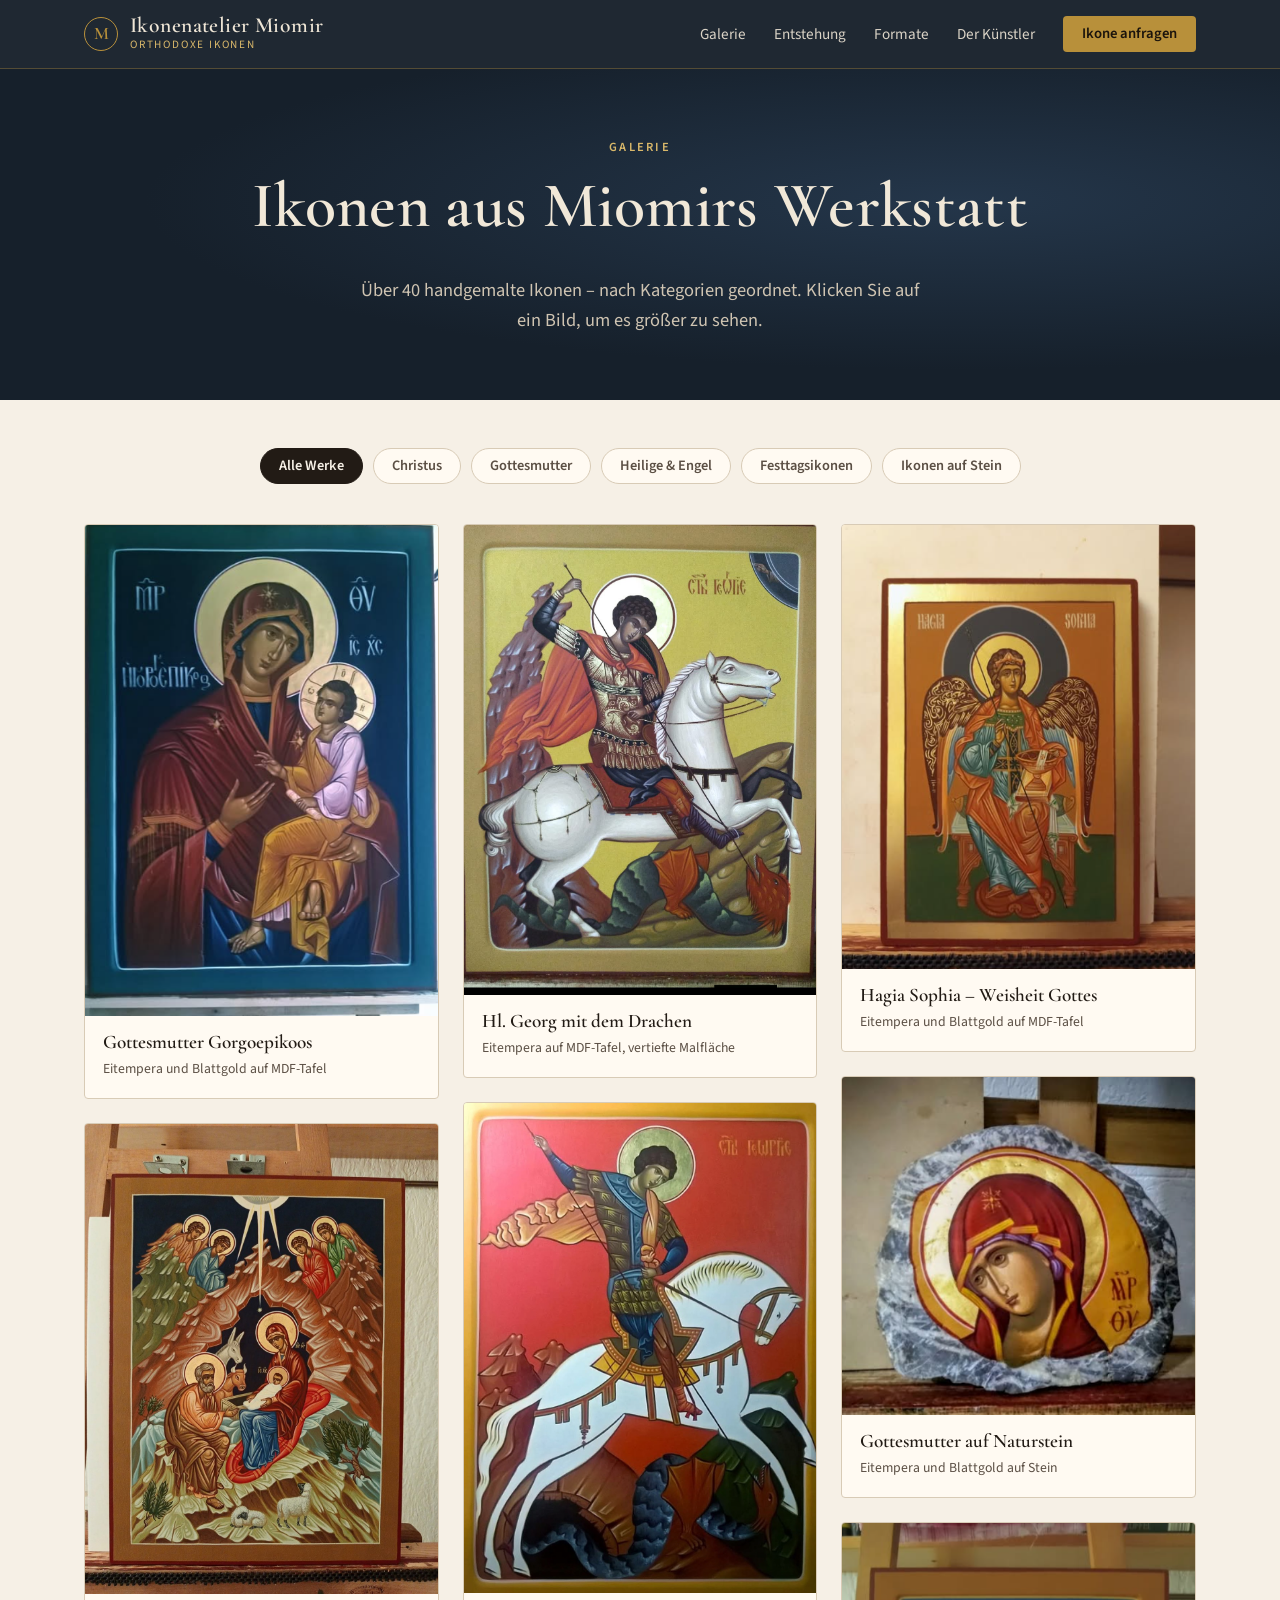
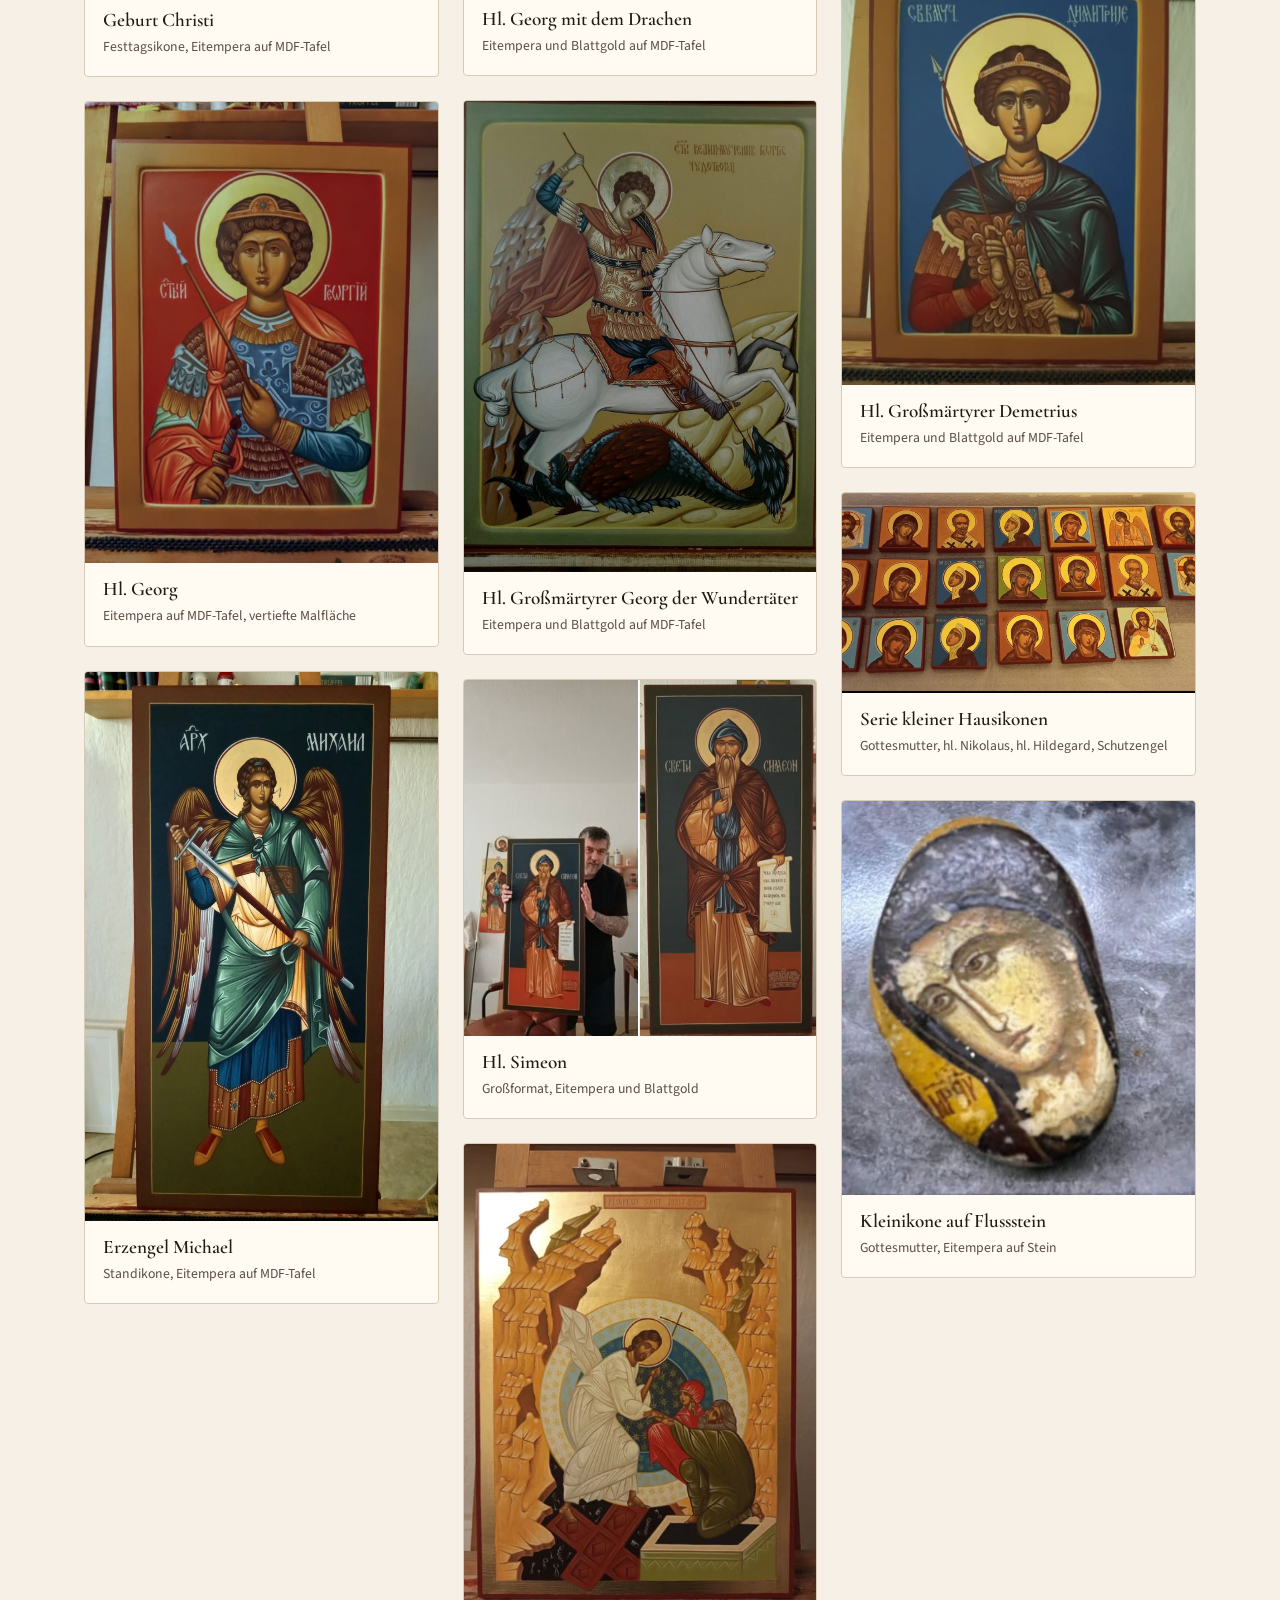
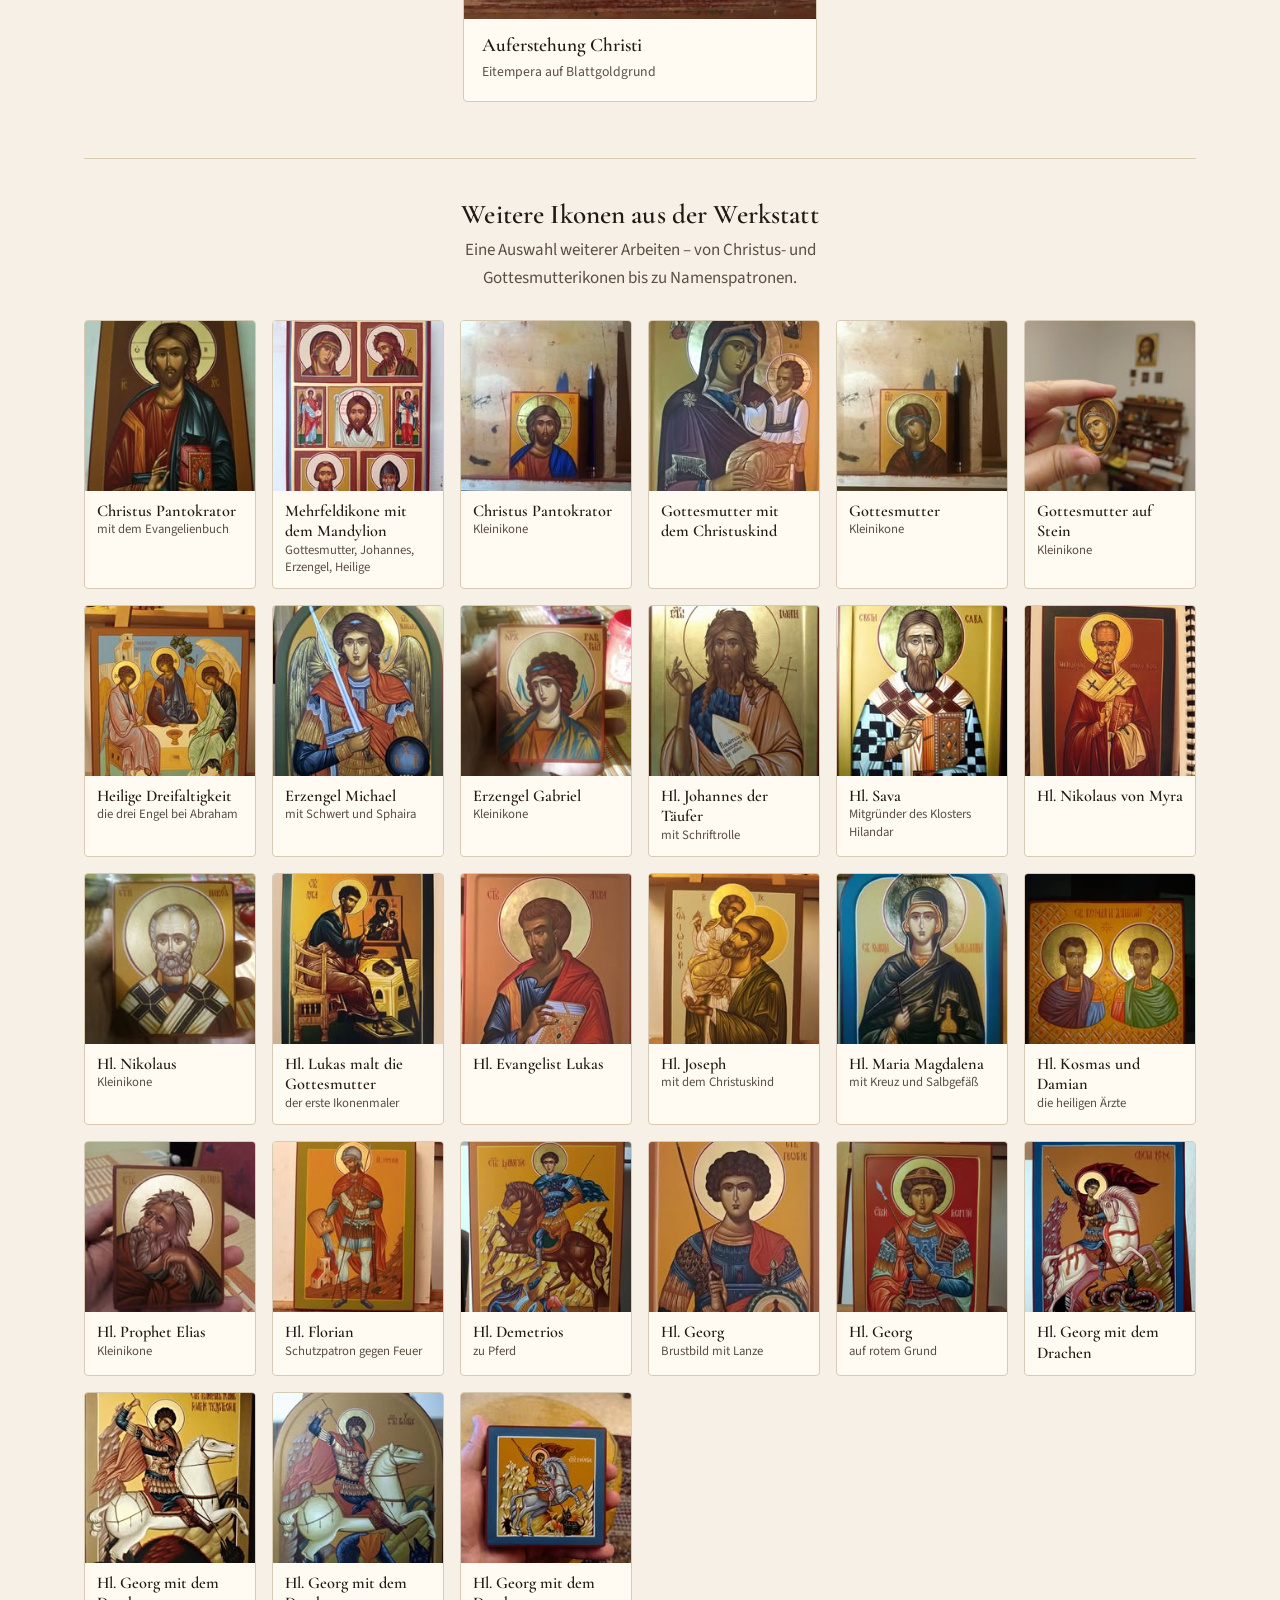
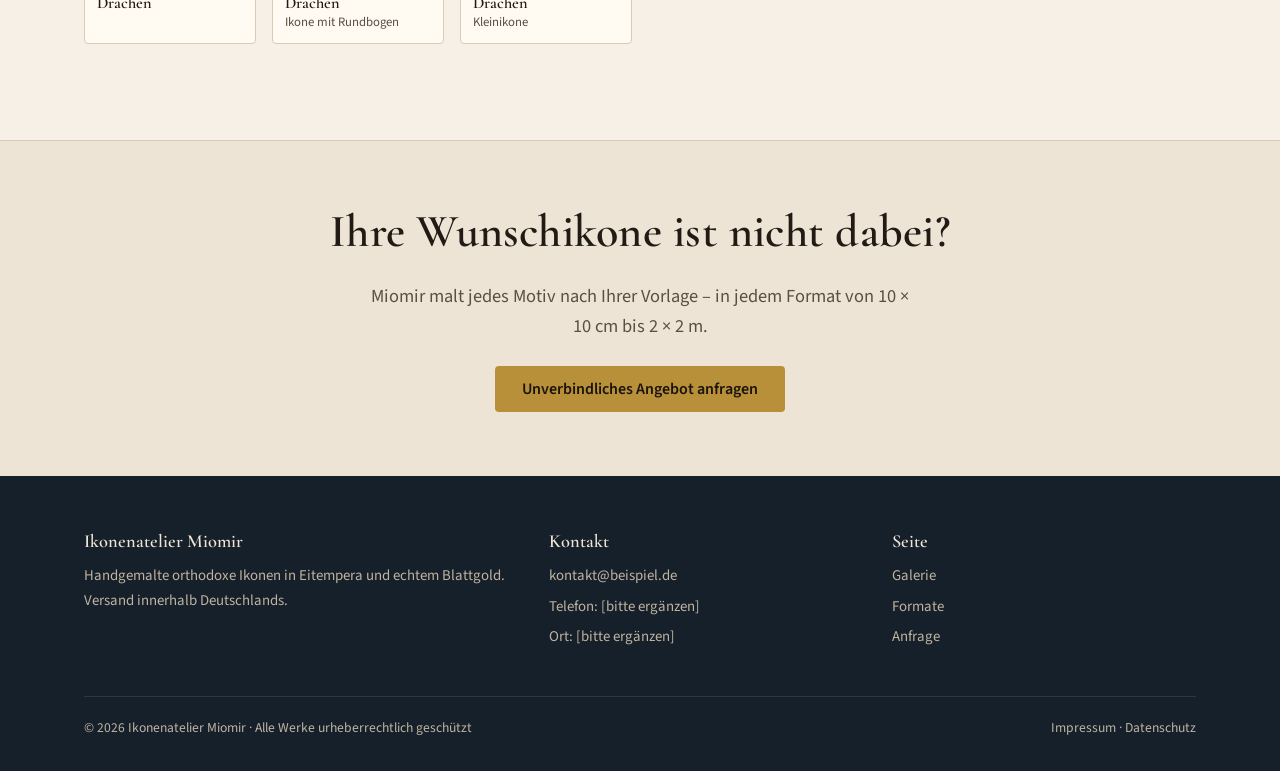
==== galerie.html @ 92ff0799 "Startseite zeigt 3 Ikonen als Vorschau, vollständige Galerie mit Kategorien auf galerie.html Co-Auth" ====
<!doctype html>
<html lang="de">
<head>
<meta charset="utf-8">
<meta name="viewport" content="width=device-width, initial-scale=1">
<title>Galerie – Ikonenatelier Miomir</title>
<meta name="description" content="Galerie handgemalter orthodoxer Ikonen von Miomir: Christus, Gottesmutter, Heilige und Engel, Festtagsikonen und Kleinikonen auf Stein.">
<link rel="preconnect" href="https://fonts.googleapis.com">
<link rel="preconnect" href="https://fonts.gstatic.com" crossorigin>
<link href="https://fonts.googleapis.com/css2?family=Cormorant+Garamond:ital,wght@0,500;0,600;1,500&family=Source+Sans+3:wght@400;600&display=swap" rel="stylesheet">
<link rel="stylesheet" href="style.css">
</head>
<body>

<header class="top">
  <div class="wrap">
    <a class="brand" href="index.html" aria-label="Ikonenatelier Miomir – zur Startseite">
      <span class="brand-mark" aria-hidden="true">М</span>
      <span class="brand-name">Ikonenatelier Miomir<small>Orthodoxe Ikonen</small></span>
    </a>
    <button class="menu-btn" aria-expanded="false" aria-controls="nav" aria-label="Menü öffnen">
      <svg width="20" height="20" viewBox="0 0 20 20" aria-hidden="true"><path d="M2 5h16M2 10h16M2 15h16" stroke="currentColor" stroke-width="1.6"/></svg>
    </button>
    <nav class="main" id="nav" aria-label="Hauptnavigation">
      <ul>
        <li><a href="galerie.html" aria-current="page">Galerie</a></li>
        <li><a href="index.html#entstehung">Entstehung</a></li>
        <li><a href="index.html#formate">Formate</a></li>
        <li><a href="index.html#kuenstler">Der Künstler</a></li>
        <li><a class="btn btn-gold" href="index.html#anfrage">Ikone anfragen</a></li>
      </ul>
    </nav>
  </div>
</header>

<main id="start">
  <section class="page-head">
    <div class="wrap">
      <span class="eyebrow">Galerie</span>
      <h1>Ikonen aus Miomirs Werkstatt</h1>
      <p class="lead">Über 40 handgemalte Ikonen – nach Kategorien geordnet. Klicken Sie auf ein Bild, um es größer zu sehen.</p>
    </div>
  </section>

  <section class="gallery-page" id="galerie">
    <div class="wrap">
      <div class="filters" role="group" aria-label="Galerie filtern">
        <button type="button" data-filter="alle" aria-pressed="true">Alle Werke</button>
        <button type="button" data-filter="christus" aria-pressed="false">Christus</button>
        <button type="button" data-filter="gottesmutter" aria-pressed="false">Gottesmutter</button>
        <button type="button" data-filter="heilige" aria-pressed="false">Heilige &amp; Engel</button>
        <button type="button" data-filter="feste" aria-pressed="false">Festtagsikonen</button>
        <button type="button" data-filter="stein" aria-pressed="false">Ikonen auf Stein</button>
      </div>

      <div class="gallery">
        <figure class="work" data-cat="gottesmutter"><button type="button"><span class="crop-g" style="display:block"><img src="bilder/gorgoepikoos.png" alt="Ikone der Gottesmutter Gorgoepikoos mit Christuskind" loading="lazy"></span></button>
          <figcaption><b>Gottesmutter Gorgoepikoos</b><span>Eitempera und Blattgold auf MDF-Tafel</span></figcaption></figure>
        <figure class="work" data-cat="feste"><button type="button"><img src="bilder/christi-geburt.jpg" alt="Festtagsikone der Geburt Christi mit Engeln, Hirten und Gottesmutter" loading="lazy"></button>
          <figcaption><b>Geburt Christi</b><span>Festtagsikone, Eitempera auf MDF-Tafel</span></figcaption></figure>
        <figure class="work" data-cat="heilige"><button type="button"><img src="bilder/hl-georg.png" alt="Ikone des heiligen Georg mit Lanze auf rotem Grund" loading="lazy"></button>
          <figcaption><b>Hl. Georg</b><span>Eitempera auf MDF-Tafel, vertiefte Malfläche</span></figcaption></figure>
        <figure class="work" data-cat="heilige"><button type="button"><img src="bilder/erzengel-michael.jpg" alt="Ganzfigurige Ikone des Erzengels Michael mit Schwert auf dunkelblauem Grund" loading="lazy"></button>
          <figcaption><b>Erzengel Michael</b><span>Standikone, Eitempera auf MDF-Tafel</span></figcaption></figure>
        <figure class="work" data-cat="heilige"><button type="button"><img src="bilder/hl-georg-drache-gold.jpg" alt="Ikone des heiligen Georg auf weißem Pferd im Kampf mit dem Drachen, gelber Grund" loading="lazy"></button>
          <figcaption><b>Hl. Georg mit dem Drachen</b><span>Eitempera auf MDF-Tafel, vertiefte Malfläche</span></figcaption></figure>
        <figure class="work" data-cat="heilige"><button type="button"><img src="bilder/hl-georg-drache-rot.jpg" alt="Ikone des heiligen Georg auf weißem Pferd im Kampf mit dem Drachen, roter Grund" loading="lazy"></button>
          <figcaption><b>Hl. Georg mit dem Drachen</b><span>Eitempera und Blattgold auf MDF-Tafel</span></figcaption></figure>
        <figure class="work" data-cat="heilige"><button type="button"><img src="bilder/hl-georg-wundertaeter.jpg" alt="Ikone des heiligen Großmärtyrers Georg des Wundertäters auf weißem Pferd mit dem Drachen" loading="lazy"></button>
          <figcaption><b>Hl. Großmärtyrer Georg der Wundertäter</b><span>Eitempera und Blattgold auf MDF-Tafel</span></figcaption></figure>
        <figure class="work" data-cat="heilige"><button type="button"><img src="bilder/hl-simeon.png" alt="Großformatige Ikone des heiligen Simeon, daneben der Künstler mit der Ikone" loading="lazy"></button>
          <figcaption><b>Hl. Simeon</b><span>Großformat, Eitempera und Blattgold</span></figcaption></figure>
        <figure class="work" data-cat="feste"><button type="button"><img src="bilder/auferstehung.webp" alt="Festtagsikone der Auferstehung Christi auf goldenem Grund" loading="lazy"></button>
          <figcaption><b>Auferstehung Christi</b><span>Eitempera auf Blattgoldgrund</span></figcaption></figure>
        <figure class="work" data-cat="heilige"><button type="button"><img src="bilder/hagia-sophia.png" alt="Ikone der Heiligen Sophia, der Weisheit Gottes, als Engel mit Kelch" loading="lazy"></button>
          <figcaption><b>Hagia Sophia – Weisheit Gottes</b><span>Eitempera und Blattgold auf MDF-Tafel</span></figcaption></figure>
        <figure class="work" data-cat="stein gottesmutter"><button type="button"><img src="bilder/gottesmutter-stein.png" alt="Gottesmutter auf einem großen Naturstein mit goldenem Nimbus" loading="lazy"></button>
          <figcaption><b>Gottesmutter auf Naturstein</b><span>Eitempera und Blattgold auf Stein</span></figcaption></figure>
        <figure class="work" data-cat="heilige"><button type="button"><img src="bilder/hl-demetrius.png" alt="Ikone des heiligen Großmärtyrers Demetrius auf blauem Grund" loading="lazy"></button>
          <figcaption><b>Hl. Großmärtyrer Demetrius</b><span>Eitempera und Blattgold auf MDF-Tafel</span></figcaption></figure>
        <figure class="work" data-cat="gottesmutter heilige"><button type="button"><img src="bilder/kleinikonen-serie.webp" alt="Serie kleiner Ikonen: Gottesmutter, hl. Nikolaus, hl. Hildegard, Schutzengel und Christus" loading="lazy"></button>
          <figcaption><b>Serie kleiner Hausikonen</b><span>Gottesmutter, hl. Nikolaus, hl. Hildegard, Schutzengel</span></figcaption></figure>
        <figure class="work" data-cat="stein gottesmutter"><button type="button"><img src="bilder/kleinikone-stein.png" alt="Kleine Ikone der Gottesmutter auf einem Flussstein" loading="lazy"></button>
          <figcaption><b>Kleinikone auf Flussstein</b><span>Gottesmutter, Eitempera auf Stein</span></figcaption></figure>
      </div>

      <div class="more-works">
        <h3>Weitere Ikonen aus der Werkstatt</h3>
        <p class="more-note">Eine Auswahl weiterer Arbeiten – von Christus- und Gottesmutterikonen bis zu Namenspatronen.</p>
        <div class="tiles">
          <figure class="work tile" data-cat="christus"><button type="button"><img src="bilder/klein/christus-pantokrator.jpg" alt="Ikone Christus Pantokrator mit Evangelienbuch" width="206" height="206" loading="lazy"></button>
            <figcaption><b>Christus Pantokrator</b><span>mit dem Evangelienbuch</span></figcaption></figure>
          <figure class="work tile" data-cat="christus gottesmutter heilige"><button type="button"><img src="bilder/klein/mehrfeldikone-mandylion.jpg" alt="Mehrfeldikone mit dem Mandylion in der Mitte, umgeben von Gottesmutter, Johannes dem Täufer, zwei Erzengeln und zwei Heiligen" width="206" height="206" loading="lazy"></button>
            <figcaption><b>Mehrfeldikone mit dem Mandylion</b><span>Gottesmutter, Johannes, Erzengel, Heilige</span></figcaption></figure>
          <figure class="work tile" data-cat="christus"><button type="button"><img src="bilder/klein/christus-pantokrator-klein.jpg" alt="Kleine Ikone Christus Pantokrator" width="206" height="206" loading="lazy"></button>
            <figcaption><b>Christus Pantokrator</b><span>Kleinikone</span></figcaption></figure>
          <figure class="work tile" data-cat="gottesmutter"><button type="button"><img src="bilder/klein/gottesmutter-mit-kind.jpg" alt="Ikone der Gottesmutter mit dem Christuskind" width="206" height="206" loading="lazy"></button>
            <figcaption><b>Gottesmutter mit dem Christuskind</b></figcaption></figure>
          <figure class="work tile" data-cat="gottesmutter"><button type="button"><img src="bilder/klein/gottesmutter-klein.jpg" alt="Kleine Ikone der Gottesmutter" width="206" height="206" loading="lazy"></button>
            <figcaption><b>Gottesmutter</b><span>Kleinikone</span></figcaption></figure>
          <figure class="work tile" data-cat="stein gottesmutter"><button type="button"><img src="bilder/klein/gottesmutter-stein-klein.jpg" alt="Kleine Ikone der Gottesmutter auf einem Stein, in der Hand gehalten" width="206" height="206" loading="lazy"></button>
            <figcaption><b>Gottesmutter auf Stein</b><span>Kleinikone</span></figcaption></figure>
          <figure class="work tile" data-cat="feste"><button type="button"><img src="bilder/klein/heilige-dreifaltigkeit.jpg" alt="Ikone der Heiligen Dreifaltigkeit mit drei Engeln am Tisch" width="206" height="206" loading="lazy"></button>
            <figcaption><b>Heilige Dreifaltigkeit</b><span>die drei Engel bei Abraham</span></figcaption></figure>
          <figure class="work tile" data-cat="heilige"><button type="button"><img src="bilder/klein/erzengel-michael-schwert.jpg" alt="Ikone des Erzengels Michael mit Schwert und Sphaira" width="206" height="206" loading="lazy"></button>
            <figcaption><b>Erzengel Michael</b><span>mit Schwert und Sphaira</span></figcaption></figure>
          <figure class="work tile" data-cat="heilige"><button type="button"><img src="bilder/klein/erzengel-gabriel.jpg" alt="Kleine Ikone des Erzengels Gabriel" width="206" height="206" loading="lazy"></button>
            <figcaption><b>Erzengel Gabriel</b><span>Kleinikone</span></figcaption></figure>
          <figure class="work tile" data-cat="heilige"><button type="button"><img src="bilder/klein/hl-johannes-taeufer.jpg" alt="Ikone des heiligen Johannes des Täufers mit Schriftrolle" width="206" height="206" loading="lazy"></button>
            <figcaption><b>Hl. Johannes der Täufer</b><span>mit Schriftrolle</span></figcaption></figure>
          <figure class="work tile" data-cat="heilige"><button type="button"><img src="bilder/klein/hl-sava.jpg" alt="Ikone des heiligen Sava im Bischofsgewand" width="206" height="206" loading="lazy"></button>
            <figcaption><b>Hl. Sava</b><span>Mitgründer des Klosters Hilandar</span></figcaption></figure>
          <figure class="work tile" data-cat="heilige"><button type="button"><img src="bilder/klein/hl-nikolaus-von-myra.jpg" alt="Ikone des heiligen Nikolaus von Myra im roten Gewand" width="206" height="206" loading="lazy"></button>
            <figcaption><b>Hl. Nikolaus von Myra</b></figcaption></figure>
          <figure class="work tile" data-cat="heilige"><button type="button"><img src="bilder/klein/hl-nikolaus-klein.jpg" alt="Kleine Ikone des heiligen Nikolaus" width="206" height="206" loading="lazy"></button>
            <figcaption><b>Hl. Nikolaus</b><span>Kleinikone</span></figcaption></figure>
          <figure class="work tile" data-cat="heilige"><button type="button"><img src="bilder/klein/hl-lukas-malt-gottesmutter.jpg" alt="Ikone des heiligen Evangelisten Lukas, der eine Ikone der Gottesmutter malt" width="206" height="206" loading="lazy"></button>
            <figcaption><b>Hl. Lukas malt die Gottesmutter</b><span>der erste Ikonenmaler</span></figcaption></figure>
          <figure class="work tile" data-cat="heilige"><button type="button"><img src="bilder/klein/hl-evangelist-lukas.jpg" alt="Ikone des heiligen Evangelisten Lukas mit Buch" width="206" height="206" loading="lazy"></button>
            <figcaption><b>Hl. Evangelist Lukas</b></figcaption></figure>
          <figure class="work tile" data-cat="heilige"><button type="button"><img src="bilder/klein/hl-joseph.jpg" alt="Ikone des heiligen Joseph mit dem Christuskind" width="206" height="206" loading="lazy"></button>
            <figcaption><b>Hl. Joseph</b><span>mit dem Christuskind</span></figcaption></figure>
          <figure class="work tile" data-cat="heilige"><button type="button"><img src="bilder/klein/hl-maria-magdalena.jpg" alt="Ikone der heiligen Maria Magdalena mit Kreuz und Salbgefäß" width="206" height="206" loading="lazy"></button>
            <figcaption><b>Hl. Maria Magdalena</b><span>mit Kreuz und Salbgefäß</span></figcaption></figure>
          <figure class="work tile" data-cat="heilige"><button type="button"><img src="bilder/klein/hl-kosmas-und-damian.jpg" alt="Ikone der heiligen Ärzte Kosmas und Damian" width="206" height="206" loading="lazy"></button>
            <figcaption><b>Hl. Kosmas und Damian</b><span>die heiligen Ärzte</span></figcaption></figure>
          <figure class="work tile" data-cat="heilige"><button type="button"><img src="bilder/klein/prophet-elias.jpg" alt="Kleine Ikone des Propheten Elias" width="206" height="206" loading="lazy"></button>
            <figcaption><b>Hl. Prophet Elias</b><span>Kleinikone</span></figcaption></figure>
          <figure class="work tile" data-cat="heilige"><button type="button"><img src="bilder/klein/hl-florian.jpg" alt="Ikone des heiligen Florian als Soldat, der ein brennendes Haus löscht" width="206" height="206" loading="lazy"></button>
            <figcaption><b>Hl. Florian</b><span>Schutzpatron gegen Feuer</span></figcaption></figure>
          <figure class="work tile" data-cat="heilige"><button type="button"><img src="bilder/klein/hl-demetrios-zu-pferd.jpg" alt="Ikone des heiligen Demetrios auf rotem Pferd" width="206" height="206" loading="lazy"></button>
            <figcaption><b>Hl. Demetrios</b><span>zu Pferd</span></figcaption></figure>
          <figure class="work tile" data-cat="heilige"><button type="button"><img src="bilder/klein/hl-georg-brustbild.jpg" alt="Ikone des heiligen Georg als Brustbild mit Lanze" width="206" height="206" loading="lazy"></button>
            <figcaption><b>Hl. Georg</b><span>Brustbild mit Lanze</span></figcaption></figure>
          <figure class="work tile" data-cat="heilige"><button type="button"><img src="bilder/klein/hl-georg-rot-2.jpg" alt="Ikone des heiligen Georg auf rotem Grund" width="206" height="206" loading="lazy"></button>
            <figcaption><b>Hl. Georg</b><span>auf rotem Grund</span></figcaption></figure>
          <figure class="work tile" data-cat="heilige"><button type="button"><img src="bilder/klein/hl-georg-drache-1.jpg" alt="Ikone des heiligen Georg zu Pferd im Kampf mit dem Drachen" width="206" height="206" loading="lazy"></button>
            <figcaption><b>Hl. Georg mit dem Drachen</b></figcaption></figure>
          <figure class="work tile" data-cat="heilige"><button type="button"><img src="bilder/klein/hl-georg-drache-2.jpg" alt="Ikone des heiligen Georg auf weißem Pferd mit dem Drachen" width="206" height="206" loading="lazy"></button>
            <figcaption><b>Hl. Georg mit dem Drachen</b></figcaption></figure>
          <figure class="work tile" data-cat="heilige"><button type="button"><img src="bilder/klein/hl-georg-drache-bogen.jpg" alt="Ikone des heiligen Georg mit dem Drachen, oben rund abgeschlossen" width="206" height="206" loading="lazy"></button>
            <figcaption><b>Hl. Georg mit dem Drachen</b><span>Ikone mit Rundbogen</span></figcaption></figure>
          <figure class="work tile" data-cat="heilige"><button type="button"><img src="bilder/klein/hl-georg-kleinikone.jpg" alt="Kleine Ikone des heiligen Georg mit dem Drachen, in der Hand gehalten" width="206" height="206" loading="lazy"></button>
            <figcaption><b>Hl. Georg mit dem Drachen</b><span>Kleinikone</span></figcaption></figure>
        </div>
      </div>
    </div>
  </section>

  <section class="cta-band">
    <div class="wrap">
      <h2>Ihre Wunschikone ist nicht dabei?</h2>
      <p class="lead">Miomir malt jedes Motiv nach Ihrer Vorlage – in jedem Format von 10 × 10 cm bis 2 × 2 m.</p>
      <a class="btn btn-gold" href="index.html#anfrage">Unverbindliches Angebot anfragen</a>
    </div>
  </section>
</main>

<footer>
  <div class="wrap">
    <div class="foot-grid">
      <div>
        <h4>Ikonenatelier Miomir</h4>
        <p>Handgemalte orthodoxe Ikonen in Eitempera und echtem Blattgold. Versand innerhalb Deutschlands.</p>
      </div>
      <div>
        <h4>Kontakt</h4>
        <ul>
          <li><a href="mailto:kontakt@beispiel.de">kontakt@beispiel.de</a></li>
          <li>Telefon: [bitte ergänzen]</li>
          <li>Ort: [bitte ergänzen]</li>
        </ul>
      </div>
      <div>
        <h4>Seite</h4>
        <ul>
          <li><a href="galerie.html">Galerie</a></li>
          <li><a href="index.html#formate">Formate</a></li>
          <li><a href="index.html#anfrage">Anfrage</a></li>
        </ul>
      </div>
    </div>
    <div class="foot-bottom">
      <span>© <span id="year"></span> Ikonenatelier Miomir · Alle Werke urheberrechtlich geschützt</span>
      <span><a href="#">Impressum</a> · <a href="#">Datenschutz</a></span>
    </div>
  </div>
</footer>

<!-- Lightbox -->
<div class="lightbox" id="lightbox" role="dialog" aria-modal="true" aria-label="Bildansicht">
  <button class="close" type="button" aria-label="Schließen">×</button>
  <figure><img id="lbImg" alt=""><figcaption id="lbCap"></figcaption></figure>
</div>

<script>
  document.getElementById('year').textContent = new Date().getFullYear();

  const menuBtn = document.querySelector('.menu-btn');
  const nav = document.getElementById('nav');
  menuBtn.addEventListener('click', () => {
    const open = nav.classList.toggle('open');
    menuBtn.setAttribute('aria-expanded', open);
  });
  nav.querySelectorAll('a').forEach(a => a.addEventListener('click', () => {
    nav.classList.remove('open'); menuBtn.setAttribute('aria-expanded', false);
  }));

  const filterBtns = document.querySelectorAll('.filters button');
  const works = document.querySelectorAll('#galerie .work');
  filterBtns.forEach(btn => btn.addEventListener('click', () => {
    const f = btn.dataset.filter;
    filterBtns.forEach(b => b.setAttribute('aria-pressed', b === btn));
    works.forEach(w => w.classList.toggle('hidden', f !== 'alle' && !w.dataset.cat.split(' ').includes(f)));
    // Leere Galerie-Bereiche ausblenden, damit keine Lücke bleibt
    const main = document.querySelector('.gallery'), more = document.querySelector('.more-works');
    const any = el => [...el.querySelectorAll('.work')].some(w => !w.classList.contains('hidden'));
    main.hidden = !any(main);
    more.hidden = !any(more);
    more.classList.toggle('alone', main.hidden);
  }));

  // Lightbox
  const lb = document.getElementById('lightbox'), lbImg = document.getElementById('lbImg'), lbCap = document.getElementById('lbCap');
  let lastFocus = null;
  document.querySelectorAll('.work button').forEach(b => b.addEventListener('click', () => {
    const img = b.querySelector('img');
    const cap = b.closest('.work').querySelector('figcaption b');
    lbImg.src = img.src; lbImg.alt = img.alt;
    lbImg.style.width = img.naturalWidth && img.naturalWidth < 400 ? (img.naturalWidth * 2) + 'px' : '';
    lbCap.textContent = cap ? cap.textContent : img.alt;
    lastFocus = b; lb.classList.add('open'); lb.querySelector('.close').focus();
  }));
  function closeLb(){ lb.classList.remove('open'); if (lastFocus) lastFocus.focus(); }
  lb.addEventListener('click', e => { if (e.target === lb || e.target.classList.contains('close')) closeLb(); });
  document.addEventListener('keydown', e => { if (e.key === 'Escape' && lb.classList.contains('open')) closeLb(); });


  // Kategorie aus der Adresse übernehmen (z. B. galerie.html#christus)
  const fromHash = () => {
    const btn = document.querySelector(`.filters button[data-filter="${location.hash.slice(1)}"]`);
    if (btn) btn.click();
  };
  filterBtns.forEach(btn => btn.addEventListener('click', () => {
    history.replaceState(null, '', btn.dataset.filter === 'alle' ? location.pathname : '#' + btn.dataset.filter);
  }));
  window.addEventListener('hashchange', fromHash);
  fromHash();
</script>
</body>
</html>
---- style.css ----
:root{
  --ink:#221b15;          /* Text, dunkles Nussbraun */
  --ink-soft:#5b4f44;
  --paper:#f6f0e6;        /* Kreidegrund / Levkas */
  --paper-2:#ede4d5;
  --night:#16202b;        /* Nachtblau der Ikonenhintergründe */
  --night-2:#1f2c39;
  --gold:#b8903a;         /* Blattgold */
  --gold-light:#d9b86a;
  --cinnabar:#9c2f22;     /* Zinnoberrot */
  --line:#d8cbb6;
  --radius:4px;
  --serif:"Cormorant Garamond", Georgia, "Times New Roman", serif;
  --sans:"Source Sans 3", "Segoe UI", system-ui, sans-serif;
  --max:1160px;
}
*{box-sizing:border-box}
html{scroll-behavior:smooth}
@media (prefers-reduced-motion:reduce){html{scroll-behavior:auto}*{transition:none!important}}
body{margin:0;background:var(--paper);color:var(--ink);font:17px/1.65 var(--sans);-webkit-font-smoothing:antialiased}
img{max-width:100%;display:block}
a{color:inherit}
h1,h2,h3{font-family:var(--serif);font-weight:600;line-height:1.15;margin:0 0 .5em;letter-spacing:.005em}
h1{font-size:clamp(2.4rem,5.2vw,4rem)}
h2{font-size:clamp(2rem,3.6vw,2.9rem)}
h3{font-size:1.45rem}
p{margin:0 0 1em}
.wrap{max-width:var(--max);margin:0 auto;padding:0 24px}
@media (max-width:600px){.wrap{padding:0 16px}}
section{padding:96px 0;scroll-margin-top:68px}
@media (max-width:700px){section{padding:64px 0}}
.eyebrow{font:600 .78rem/1 var(--sans);letter-spacing:.18em;text-transform:uppercase;color:var(--cinnabar);margin-bottom:16px;display:block}
.lead{font-size:1.15rem;color:var(--ink-soft);max-width:62ch}
.ornament{display:flex;align-items:center;gap:14px;color:var(--gold);margin:0 0 20px}
.ornament::before,.ornament::after{content:"";height:1px;width:48px;background:currentColor;opacity:.7}
.center{text-align:center}
.center .lead{margin-left:auto;margin-right:auto}
.center .ornament{justify-content:center}

/* Buttons */
.btn{display:inline-flex;align-items:center;gap:10px;padding:14px 26px;border-radius:var(--radius);font:600 1rem/1 var(--sans);text-decoration:none;border:1px solid transparent;cursor:pointer;transition:background .2s,color .2s,border-color .2s}
.btn-gold{background:var(--gold);color:#1b140c}
.btn-gold:hover{background:var(--gold-light)}
.btn-line{border-color:currentColor;color:inherit;background:transparent}
.btn-line:hover{background:rgba(255,255,255,.08)}
:focus-visible{outline:2px solid var(--gold);outline-offset:3px}

/* Header */
header.top{position:sticky;top:0;z-index:50;background:rgba(22,32,43,.96);backdrop-filter:saturate(1.2) blur(6px);color:#efe6d6;border-bottom:1px solid rgba(184,144,58,.35)}
.top .wrap{display:flex;align-items:center;justify-content:space-between;height:68px}
.brand{display:flex;align-items:center;gap:12px;text-decoration:none}
.brand-mark{width:34px;height:34px;border:1px solid var(--gold);border-radius:50%;display:grid;place-items:center;color:var(--gold);font:600 1.1rem/1 var(--serif)}
.brand-name{font:600 1.35rem/1 var(--serif);letter-spacing:.02em}
.brand-name small{display:block;font:400 .7rem/1.4 var(--sans);letter-spacing:.16em;text-transform:uppercase;color:var(--gold-light)}
nav.main ul{list-style:none;margin:0;padding:0;display:flex;gap:28px;align-items:center}
nav.main a{text-decoration:none;font-size:.95rem;opacity:.9}
nav.main a:hover{opacity:1;color:var(--gold-light)}
nav.main .btn{padding:10px 18px;font-size:.92rem;opacity:1}
.menu-btn{display:none;background:none;border:1px solid rgba(255,255,255,.3);color:inherit;width:44px;height:44px;border-radius:var(--radius);cursor:pointer}
@media (max-width:900px){
  .menu-btn{display:grid;place-items:center}
  nav.main{position:absolute;top:68px;left:0;right:0;background:var(--night);border-bottom:1px solid rgba(184,144,58,.35);display:none}
  nav.main.open{display:block}
  nav.main ul{flex-direction:column;align-items:stretch;gap:0;padding:8px 16px 20px}
  nav.main li a{display:block;padding:14px 4px;border-bottom:1px solid rgba(255,255,255,.08)}
  nav.main .btn{margin-top:14px;justify-content:center;padding:14px}
}

/* Hero */
.hero{background:radial-gradient(ellipse at 75% 40%,#24364a 0%,var(--night) 60%);color:#f1e8d8;padding:80px 0 96px;overflow:hidden}
.hero .wrap{display:grid;grid-template-columns:1.05fr .95fr;gap:64px;align-items:center}
.hero .eyebrow{color:var(--gold-light)}
.hero h1 em{font-style:italic;color:var(--gold-light)}
.hero .lead{color:#cfc4b2}
.hero-actions{display:flex;flex-wrap:wrap;gap:14px;margin-top:32px}
.hero-figure{position:relative;justify-self:center;max-width:440px}
.hero-figure img{border-radius:2px;box-shadow:0 30px 60px rgba(0,0,0,.45);border:1px solid rgba(184,144,58,.5)}
/* schneidet die grauen Ränder des Originalfotos ab */
.crop-g{overflow:hidden;aspect-ratio:454/632}
.crop-g img{width:122.9%!important;max-width:none;margin-left:-11.9%;height:auto}
.hero-figure .crop-g{box-shadow:0 30px 60px rgba(0,0,0,.45);border:1px solid rgba(184,144,58,.5)}
.hero-figure .crop-g img{border:0;box-shadow:none}
.hero-figure figcaption{margin-top:14px;font-size:.88rem;color:#a99d8a;text-align:center;font-style:italic;font-family:var(--serif);font-size:1.05rem}
@media (max-width:900px){.hero .wrap{grid-template-columns:1fr;gap:48px}.hero{padding:56px 0 72px}}

/* Trust strip */
.facts{background:var(--paper-2);border-bottom:1px solid var(--line);padding:0}
.facts ul{list-style:none;margin:0 auto;padding:28px 24px;display:grid;grid-template-columns:repeat(4,1fr);gap:24px;max-width:var(--max)}
.facts li{display:flex;gap:14px;align-items:flex-start}
.facts strong{display:block;font:600 1.2rem/1.2 var(--serif)}
.facts span{font-size:.9rem;color:var(--ink-soft)}
.facts .dot{flex:none;width:10px;height:10px;margin-top:7px;background:var(--gold);transform:rotate(45deg)}
@media (max-width:900px){.facts ul{grid-template-columns:1fr 1fr}}
@media (max-width:520px){.facts ul{grid-template-columns:1fr;padding:24px 16px}}

/* Gallery */
.filters{display:flex;flex-wrap:wrap;gap:10px;justify-content:center;margin:32px 0 40px}
.filters button{font:600 .9rem/1 var(--sans);padding:10px 18px;border:1px solid var(--line);background:#fffaf2;border-radius:999px;cursor:pointer;color:var(--ink-soft)}
.filters button[aria-pressed="true"]{background:var(--ink);color:var(--paper);border-color:var(--ink)}
.gallery{columns:3 280px;column-gap:24px}
.work{break-inside:avoid;margin:0 0 24px;background:#fffaf2;border:1px solid var(--line);border-radius:var(--radius);overflow:hidden;cursor:zoom-in;transition:box-shadow .25s,transform .25s}
.work:hover{box-shadow:0 14px 30px rgba(60,40,20,.14);transform:translateY(-2px)}
.work button{all:unset;display:block;cursor:zoom-in;width:100%}
.work img{width:100%;height:auto}
.work figcaption{padding:14px 18px 16px}
.work figcaption b{display:block;font:600 1.2rem/1.25 var(--serif)}
.work figcaption span{font-size:.86rem;color:var(--ink-soft)}
.work.hidden{display:none}
.more-works{margin-top:56px;border-top:1px solid var(--line);padding-top:40px}
.more-works.alone{margin-top:0;border-top:0;padding-top:0}
.more-works h3{font-size:1.7rem;text-align:center;margin-bottom:.2em}
.more-note{text-align:center;color:var(--ink-soft);margin:0 auto 28px;max-width:60ch}
.tiles{display:grid;grid-template-columns:repeat(auto-fill,minmax(150px,1fr));gap:16px}
.work.tile{margin:0}
.work.tile img{aspect-ratio:1/1;object-fit:cover}
.work.tile figcaption{padding:10px 12px 12px}
.work.tile figcaption b{font-size:1.02rem}
.work.tile figcaption span{display:block;font-size:.8rem;line-height:1.35}
@media (max-width:520px){.tiles{grid-template-columns:repeat(2,1fr);gap:12px}}

/* Lightbox */
.lightbox{position:fixed;inset:0;background:rgba(12,14,18,.92);display:none;align-items:center;justify-content:center;z-index:100;padding:24px}
.lightbox.open{display:flex}
.lightbox figure{margin:0;max-width:min(900px,100%);text-align:center;color:#eee2cf}
.lightbox img{max-height:80vh;margin:0 auto;border:1px solid rgba(184,144,58,.4)}
.lightbox figcaption{margin-top:14px;font:500 1.25rem/1.3 var(--serif)}
.lightbox .close{position:absolute;top:16px;right:16px;width:48px;height:48px;border-radius:50%;border:1px solid rgba(255,255,255,.3);background:none;color:#fff;font-size:1.6rem;cursor:pointer}

/* Technique */
.technique{background:var(--night);color:#ece2d1}
.technique .eyebrow{color:var(--gold-light)}
.technique .lead{color:#c3b8a6}
.tech-grid{display:grid;grid-template-columns:.9fr 1.1fr;gap:64px;align-items:start;margin-top:16px}
.steps{list-style:none;margin:0;padding:0;counter-reset:s}
.steps li{counter-increment:s;display:grid;grid-template-columns:48px 1fr;gap:18px;padding:20px 0;border-top:1px solid rgba(184,144,58,.25)}
.steps li:last-child{border-bottom:1px solid rgba(184,144,58,.25)}
.steps li::before{content:counter(s,upper-roman);font:600 1.4rem/1 var(--serif);color:var(--gold-light);padding-top:4px}
.steps h3{font-size:1.3rem;margin-bottom:.25em;color:#f6ecdb}
.steps p{margin:0;color:#bdb19e;font-size:.98rem}
.tech-side img{border:1px solid rgba(184,144,58,.45);border-radius:2px}
.tech-side blockquote{margin:28px 0 0;padding:0 0 0 20px;border-left:2px solid var(--gold);font:italic 500 1.35rem/1.45 var(--serif);color:#e9dcc4}
@media (max-width:900px){.tech-grid{grid-template-columns:1fr;gap:40px}}

/* Formats */
.formats-grid{display:grid;grid-template-columns:repeat(3,1fr);gap:20px;margin-top:40px}
.format{background:#fffaf2;border:1px solid var(--line);border-radius:var(--radius);padding:26px 24px 24px;display:flex;flex-direction:column}
.format .shape-box{height:200px;display:flex;align-items:flex-end;justify-content:center;margin-bottom:22px;border-bottom:1px dashed var(--line);padding-bottom:16px}
.format .shape{background:linear-gradient(160deg,var(--gold-light),var(--gold));border:3px solid var(--cinnabar);border-radius:1px;box-shadow:inset 0 0 0 4px rgba(255,255,255,.25)}
.format .stone{width:70px;height:54px;border-radius:48% 52% 45% 55% / 55% 50% 50% 45%;background:radial-gradient(circle at 35% 35%,#b9bcc0,#7f858c);position:relative}
.format .stone::after{content:"";position:absolute;inset:12px 18px;border-radius:50%;background:radial-gradient(circle,var(--gold-light),var(--gold))}
.format h3{margin-bottom:.15em}
.format .size{font:600 .82rem/1 var(--sans);letter-spacing:.12em;text-transform:uppercase;color:var(--cinnabar);margin-bottom:12px}
.format p{font-size:.95rem;color:var(--ink-soft);flex:1}
.format .price{font-size:.9rem;border-top:1px solid var(--line);padding-top:12px;margin-top:4px;display:flex;justify-content:space-between;align-items:center}
.format .price a{font-weight:600;color:var(--cinnabar);text-decoration:none}
.format .price a:hover{text-decoration:underline}
.formats-note{margin-top:28px;font-size:.95rem;color:var(--ink-soft);text-align:center}
@media (max-width:900px){.formats-grid{grid-template-columns:1fr 1fr}}
@media (max-width:560px){.formats-grid{grid-template-columns:1fr}}

/* Occasions */
.occasions{display:grid;grid-template-columns:repeat(4,1fr);gap:20px;margin-top:40px}
.occasion{border-top:2px solid var(--gold);padding-top:18px}
.occasion h3{font-size:1.3rem}
.occasion p{font-size:.95rem;color:var(--ink-soft);margin:0}
@media (max-width:900px){.occasions{grid-template-columns:1fr 1fr}}
@media (max-width:520px){.occasions{grid-template-columns:1fr}}


/* Artist */
.artist-grid{display:grid;grid-template-columns:.85fr 1.15fr;gap:64px;align-items:center}
.artist-photo{position:relative}
.artist-photo img{border-radius:2px;filter:saturate(.92)}
.artist-photo::before{content:"";position:absolute;inset:-14px 14px 14px -14px;border:1px solid var(--gold);z-index:-1}
.artist-photo{isolation:isolate}
.artist-photo img{width:100%;height:auto;aspect-ratio:1/1;object-fit:cover;object-position:center 70%}
.artist-grid{align-items:start}
.artist-more{display:grid;grid-template-columns:1fr 1fr;gap:16px;margin-top:28px}
.artist-more figure{margin:0}
.artist-more img{width:100%;aspect-ratio:1/1;object-fit:cover;border-radius:2px}
.artist-more figcaption{font-size:.85rem;color:var(--ink-soft);margin-top:6px;line-height:1.4}
.signature{font:italic 500 1.8rem/1 var(--serif);color:var(--cinnabar);margin-top:8px}
.hilandar{display:grid;grid-template-columns:auto 1fr;gap:28px;align-items:center;margin-top:56px;padding:28px;background:#fffaf2;border:1px solid var(--line);border-radius:var(--radius)}
.hilandar img{width:220px;border-radius:2px}
.hilandar h3{margin-bottom:.3em}
.hilandar p{margin:0;color:var(--ink-soft)}
@media (max-width:900px){.artist-grid{grid-template-columns:1fr;gap:48px}.artist-photo{max-width:460px}}
@media (max-width:640px){.hilandar{grid-template-columns:1fr}.hilandar img{width:100%}}

/* Process + form */
.request{background:var(--paper-2);border-top:1px solid var(--line)}
.process{list-style:none;padding:0;margin:40px 0 56px;display:grid;grid-template-columns:repeat(4,1fr);gap:20px;counter-reset:p}
.process li{counter-increment:p;background:#fffaf2;border:1px solid var(--line);border-radius:var(--radius);padding:22px 20px}
.process li::before{content:counter(p);display:grid;place-items:center;width:34px;height:34px;border-radius:50%;background:var(--night);color:var(--gold-light);font:600 1.1rem/1 var(--serif);margin-bottom:14px}
.process h3{font-size:1.2rem;margin-bottom:.3em}
.process p{font-size:.93rem;color:var(--ink-soft);margin:0}
@media (max-width:900px){.process{grid-template-columns:1fr 1fr}}
@media (max-width:520px){.process{grid-template-columns:1fr}}

form.offer{background:#fffaf2;border:1px solid var(--line);border-radius:var(--radius);padding:40px;display:grid;grid-template-columns:1fr 1fr;gap:22px 24px;max-width:900px;margin:0 auto}
@media (max-width:700px){form.offer{grid-template-columns:1fr;padding:24px 18px}}
.field{display:flex;flex-direction:column;gap:7px}
.field.full{grid-column:1/-1}
.field label,.field legend{font-weight:600;font-size:.95rem}
.field .hint{font-size:.85rem;color:var(--ink-soft);margin:0}
.field input[type=text],.field input[type=email],.field input[type=tel],.field select,.field textarea{font:inherit;font-size:1rem;padding:12px 14px;border:1px solid #cdbfa8;border-radius:var(--radius);background:#fff;color:var(--ink);width:100%}
.field textarea{min-height:140px;resize:vertical}
.field input:focus,.field select:focus,.field textarea:focus{outline:none;border-color:var(--gold);box-shadow:0 0 0 3px rgba(184,144,58,.25)}
.field .error{color:var(--cinnabar);font-size:.85rem;display:none}
.field.invalid input,.field.invalid select{border-color:var(--cinnabar)}
.field.invalid .error{display:block}
fieldset.field{border:0;padding:0;margin:0}
.types{display:grid;grid-template-columns:repeat(2,1fr);gap:10px}
.types label{display:flex;gap:10px;align-items:center;padding:14px;border:1px solid #cdbfa8;border-radius:var(--radius);background:#fff;cursor:pointer;font-weight:400}
.types label:has(input:checked){border-color:var(--gold);background:#fbf3e2;box-shadow:0 0 0 1px var(--gold)}
.types input{accent-color:var(--cinnabar)}
@media (max-width:560px){.types{grid-template-columns:1fr}}
.dropzone{border:1.5px dashed #c3b296;border-radius:var(--radius);background:#fff;padding:28px;text-align:center;cursor:pointer;transition:background .2s,border-color .2s}
.dropzone.drag{background:#fbf3e2;border-color:var(--gold)}
.dropzone strong{color:var(--cinnabar)}
.dropzone input{position:absolute;width:1px;height:1px;opacity:0}
.previews{display:flex;flex-wrap:wrap;gap:12px;margin-top:4px}
.previews figure{margin:0;position:relative;width:96px}
.previews img{width:96px;height:96px;object-fit:cover;border-radius:var(--radius);border:1px solid var(--line)}
.previews figcaption{font-size:.72rem;color:var(--ink-soft);white-space:nowrap;overflow:hidden;text-overflow:ellipsis}
.previews button{position:absolute;top:-8px;right:-8px;width:26px;height:26px;border-radius:50%;border:0;background:var(--ink);color:#fff;cursor:pointer;font-size:.9rem;line-height:1}
.consent{display:flex;gap:10px;align-items:flex-start;font-size:.92rem;color:var(--ink-soft)}
.consent input{margin-top:5px;accent-color:var(--cinnabar)}
.form-actions{grid-column:1/-1;display:flex;flex-wrap:wrap;gap:16px;align-items:center;justify-content:space-between}
.form-actions p{margin:0;font-size:.88rem;color:var(--ink-soft)}
form.offer{position:relative}
.form-error{grid-column:1/-1;display:none;padding:14px 16px;border:1px solid var(--cinnabar);border-left-width:4px;background:#fbeeea;color:#6e1f15;border-radius:var(--radius);font-size:.95rem}
.form-error.show{display:block}
.btn[disabled]{opacity:.7;cursor:progress}
.spinner{width:16px;height:16px;border:2px solid rgba(27,20,12,.3);border-top-color:#1b140c;border-radius:50%;animation:spin .8s linear infinite}
@keyframes spin{to{transform:rotate(360deg)}}
.thanks{display:none;max-width:900px;margin:0 auto;text-align:center;background:#fffaf2;border:1px solid var(--gold);border-radius:var(--radius);padding:48px 28px}
.thanks.show{display:block}

/* FAQ */
.faq{max-width:820px;margin:40px auto 0}
.faq details{border-bottom:1px solid var(--line);padding:4px 0}
.faq summary{cursor:pointer;list-style:none;font:600 1.3rem/1.3 var(--serif);padding:18px 36px 18px 0;position:relative}
.faq summary::-webkit-details-marker{display:none}
.faq summary::after{content:"+";position:absolute;right:4px;top:14px;font:400 1.6rem/1 var(--sans);color:var(--gold)}
.faq details[open] summary::after{content:"–"}
.faq details p{color:var(--ink-soft);margin:0 0 20px}

/* Footer */
footer{background:var(--night);color:#bfb3a0;padding:56px 0 32px;font-size:.93rem}
.foot-grid{display:grid;grid-template-columns:1.4fr 1fr 1fr;gap:40px}
footer h4{font:600 1.15rem/1 var(--serif);color:#efe5d3;margin:0 0 14px}
footer ul{list-style:none;margin:0;padding:0}
footer li{margin:6px 0}
footer a{text-decoration:none}
footer a:hover{color:var(--gold-light)}
.foot-bottom{border-top:1px solid rgba(255,255,255,.1);margin-top:40px;padding-top:20px;display:flex;flex-wrap:wrap;justify-content:space-between;gap:12px;font-size:.85rem}
@media (max-width:760px){.foot-grid{grid-template-columns:1fr}}

/* Startseite: Galerie-Vorschau */
.preview-grid{display:grid;grid-template-columns:repeat(3,1fr);gap:24px;margin-top:40px}
.preview-card{display:block;text-decoration:none;background:#fffaf2;border:1px solid var(--line);border-radius:var(--radius);overflow:hidden;transition:box-shadow .25s,transform .25s}
.preview-card:hover{box-shadow:0 14px 30px rgba(60,40,20,.14);transform:translateY(-2px)}
.preview-card .pc-img{aspect-ratio:3/4;overflow:hidden;background:#e9e0d1}
.preview-card img{width:100%;height:100%;object-fit:cover}
.preview-card .pc-img.zoom img{transform:scale(1.12)}
.preview-card .pc-body{padding:16px 18px 18px}
.preview-card b{display:block;font:600 1.3rem/1.25 var(--serif)}
.preview-card span{display:block;margin-top:6px;font-size:.9rem;font-weight:600;color:var(--cinnabar)}
.preview-cta{text-align:center;margin-top:40px}
@media (max-width:760px){.preview-grid{grid-template-columns:1fr;max-width:420px;margin-left:auto;margin-right:auto}}

/* Galerie-Seite */
.page-head{background:radial-gradient(ellipse at 75% 40%,#24364a 0%,var(--night) 60%);color:#f1e8d8;padding:72px 0 64px;text-align:center}
.page-head .eyebrow{color:var(--gold-light)}
.page-head .lead{color:#cfc4b2;margin:0 auto}
.gallery-page{padding-top:48px}
.gallery-page .filters{margin-top:0}
.cta-band{background:var(--paper-2);border-top:1px solid var(--line);text-align:center;padding:64px 0}
.cta-band .lead{margin:0 auto 24px}
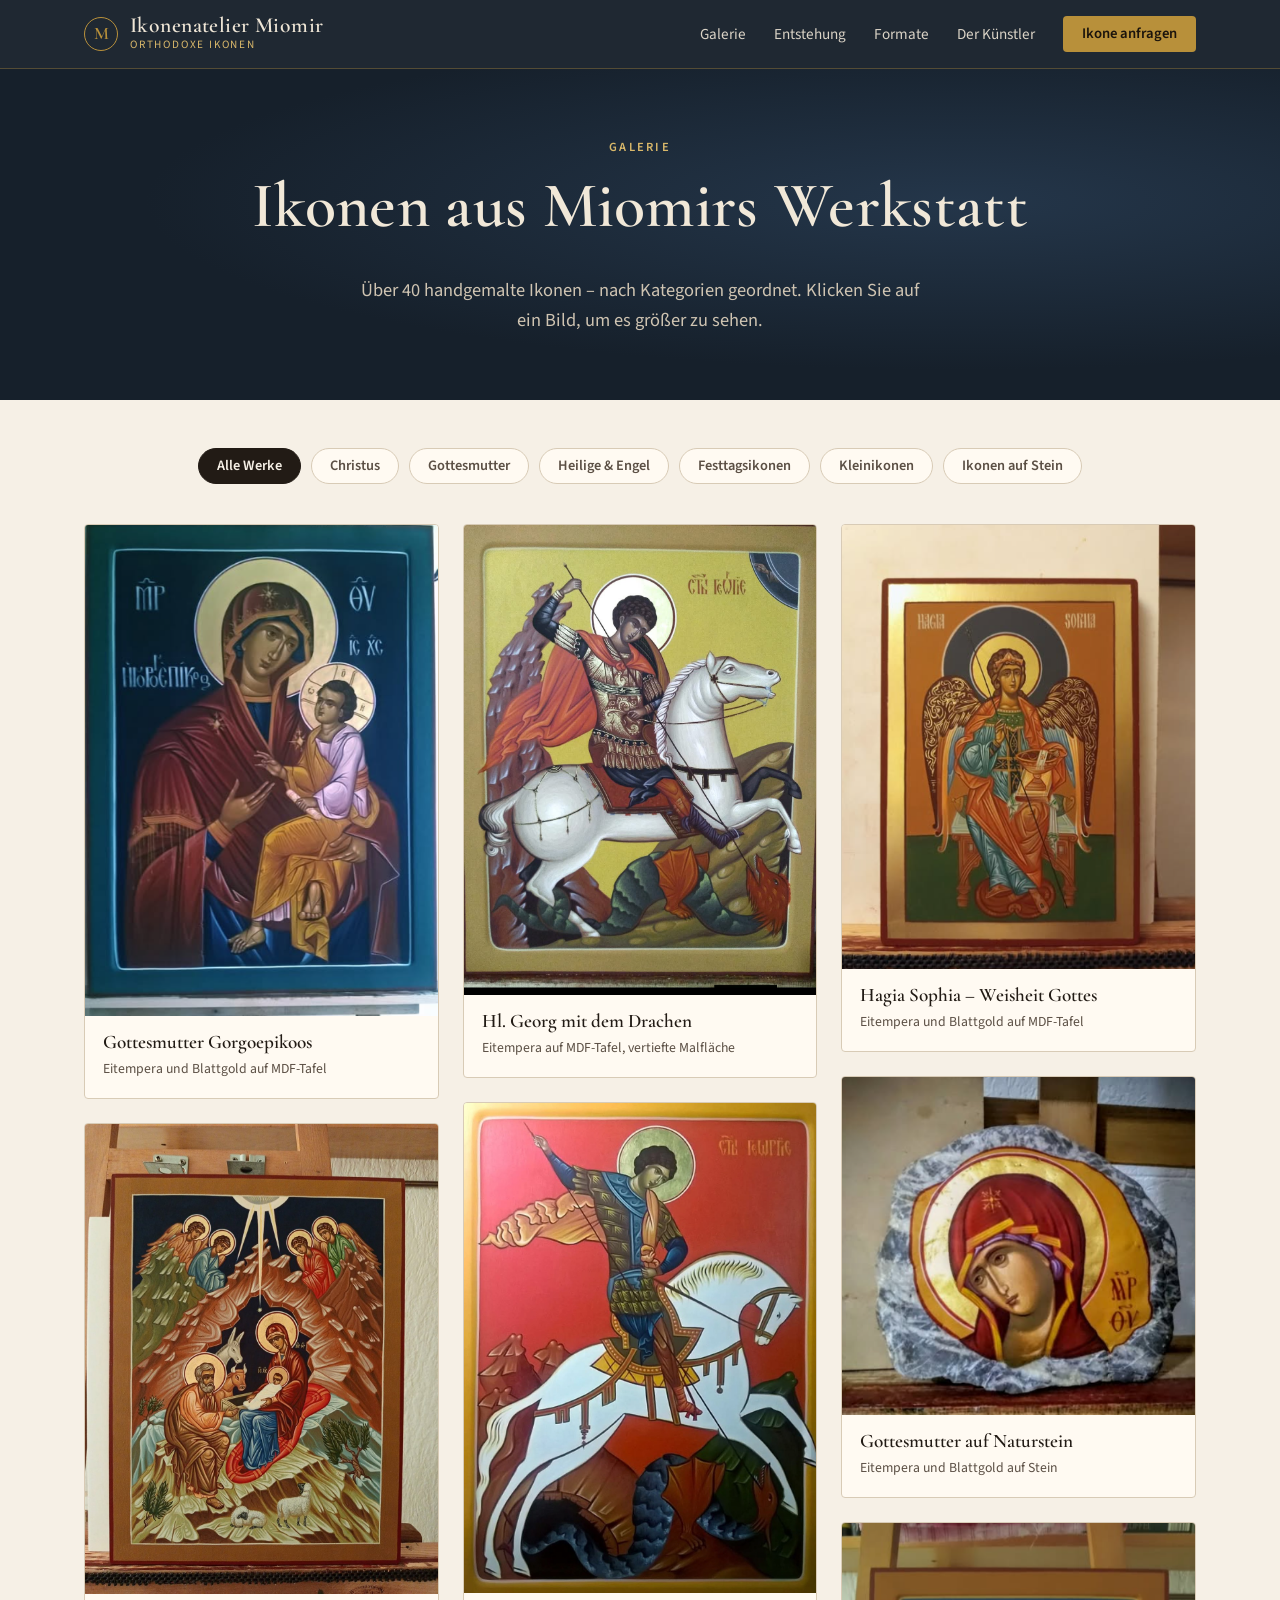
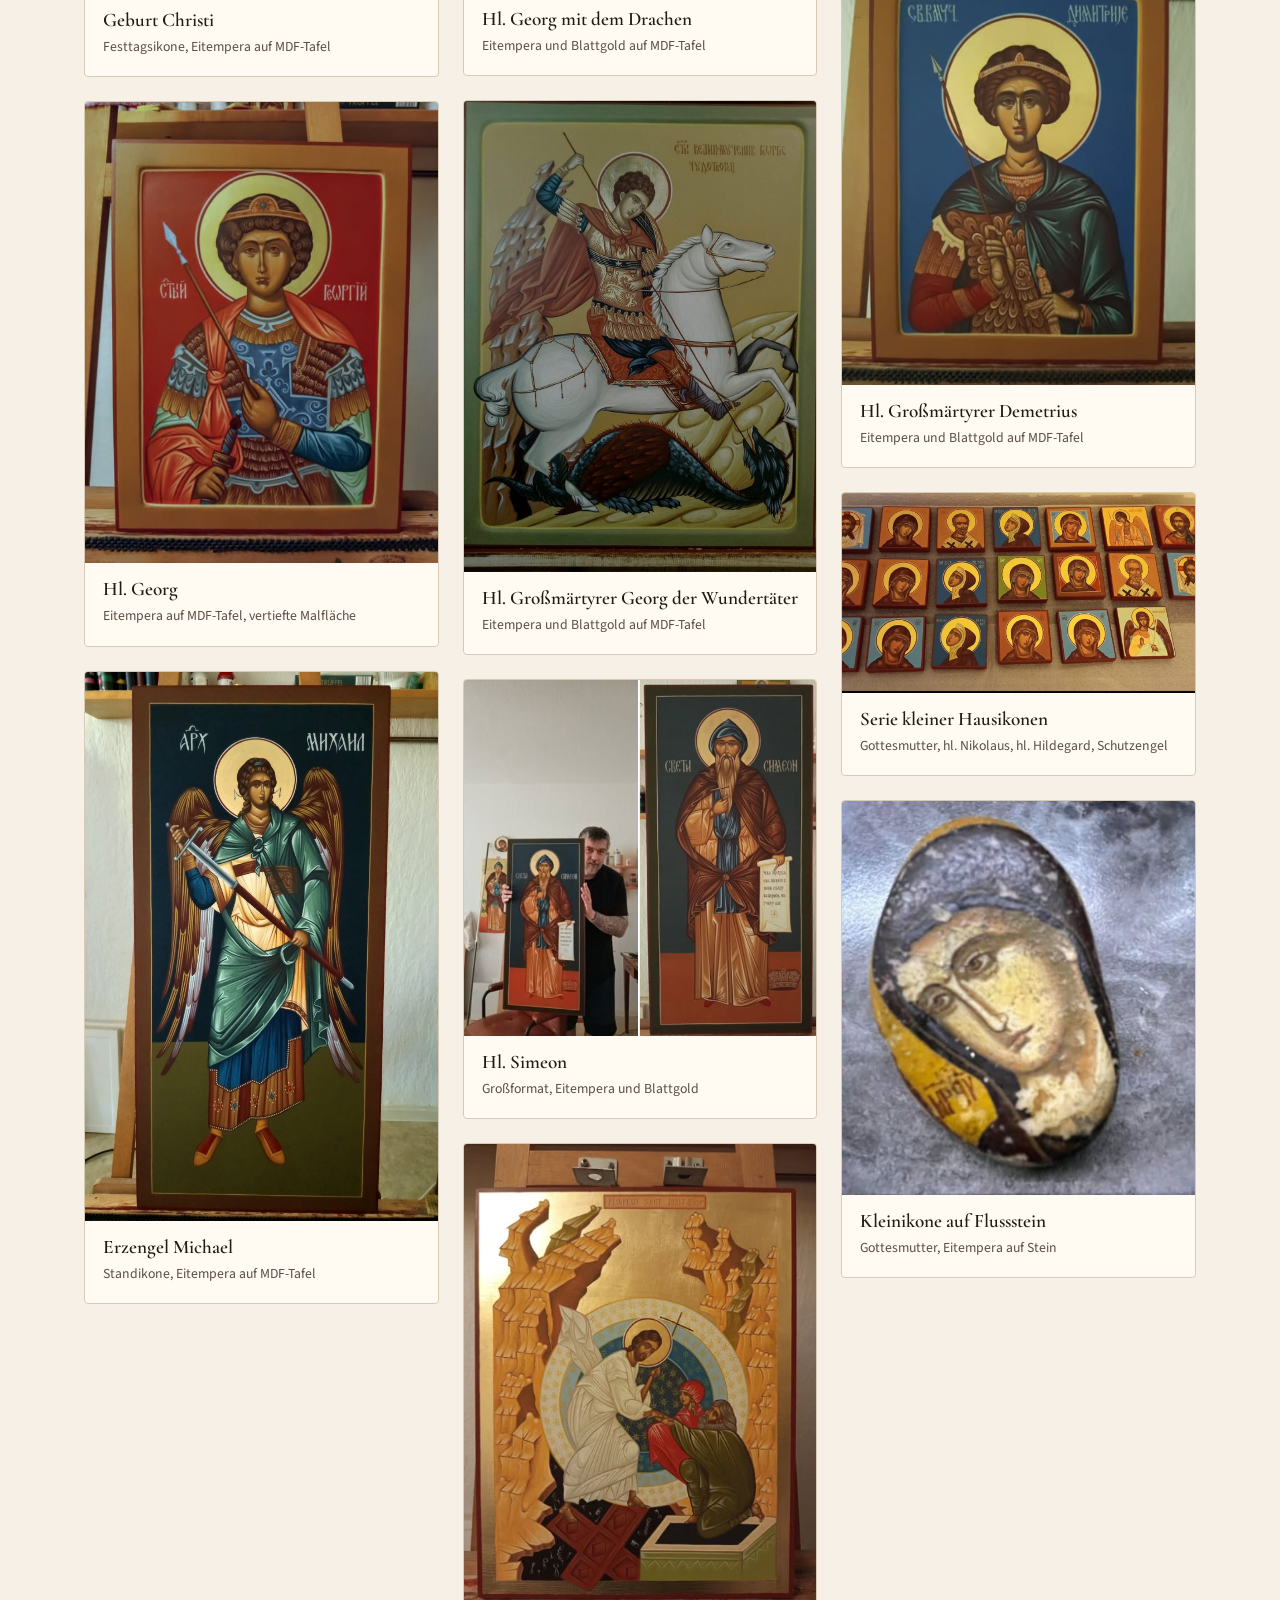
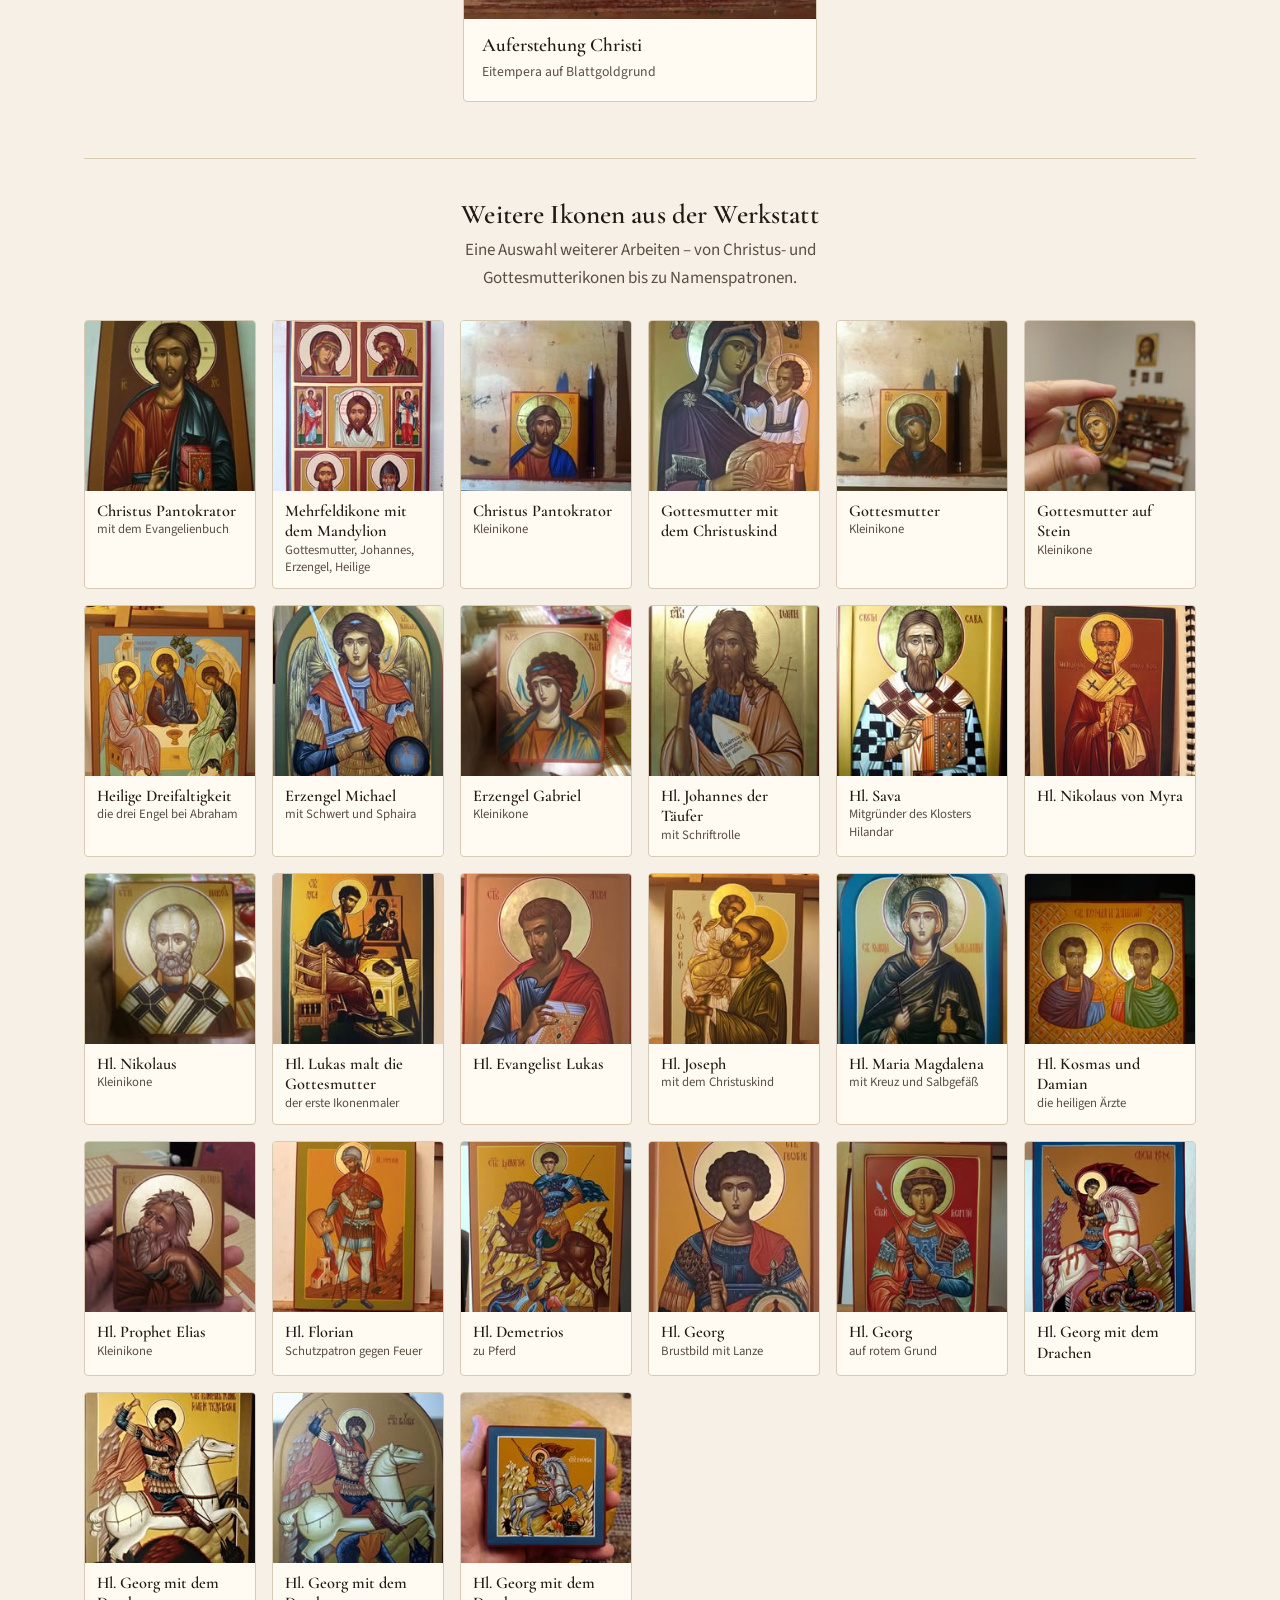
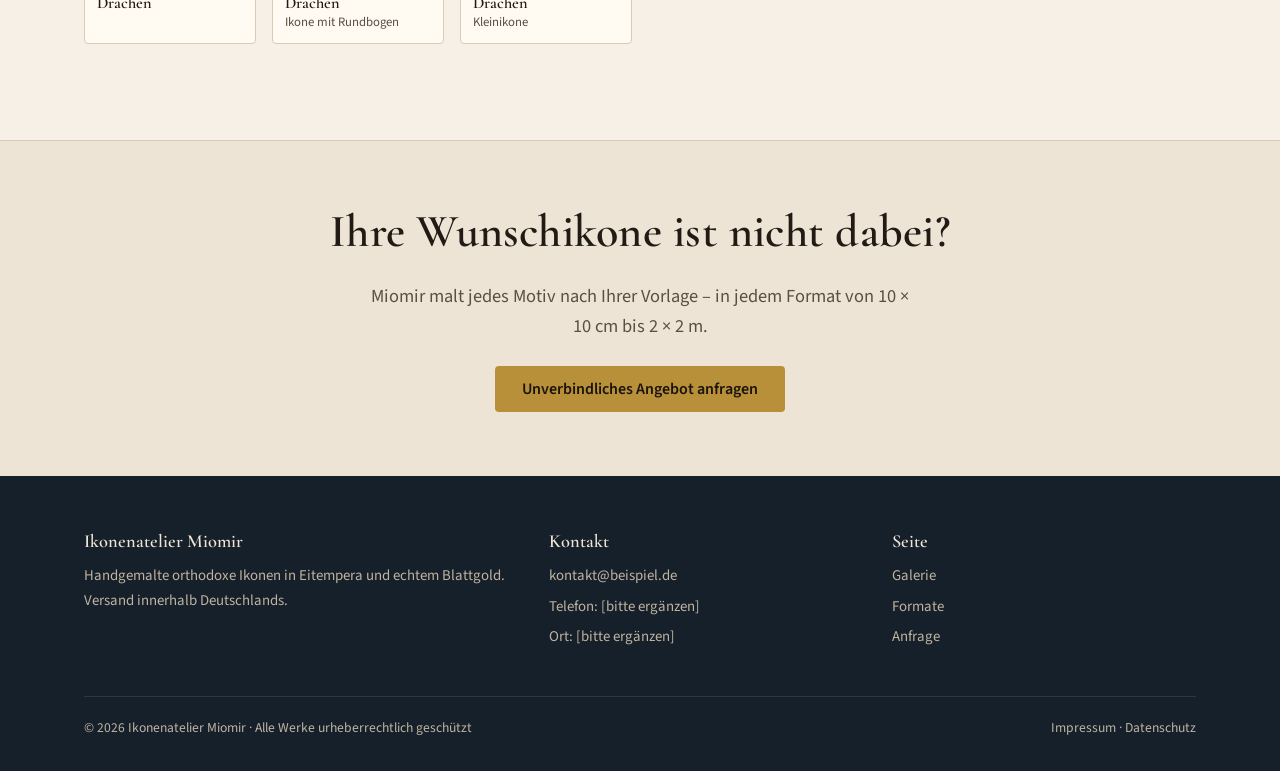
==== commit 15090b12: "Galerie: neue Kategorie Kleinikonen (inkl. Steine) Co-Authored-By: Claude Opus 5.5 <noreply@anthropi" ====
--- a/galerie.html
+++ b/galerie.html
@@ -50,6 +50,7 @@
         <button type="button" data-filter="gottesmutter" aria-pressed="false">Gottesmutter</button>
         <button type="button" data-filter="heilige" aria-pressed="false">Heilige &amp; Engel</button>
         <button type="button" data-filter="feste" aria-pressed="false">Festtagsikonen</button>
+        <button type="button" data-filter="klein" aria-pressed="false">Kleinikonen</button>
         <button type="button" data-filter="stein" aria-pressed="false">Ikonen auf Stein</button>
       </div>
 
@@ -74,13 +75,13 @@
           <figcaption><b>Auferstehung Christi</b><span>Eitempera auf Blattgoldgrund</span></figcaption></figure>
         <figure class="work" data-cat="heilige"><button type="button"><img src="bilder/hagia-sophia.png" alt="Ikone der Heiligen Sophia, der Weisheit Gottes, als Engel mit Kelch" loading="lazy"></button>
           <figcaption><b>Hagia Sophia – Weisheit Gottes</b><span>Eitempera und Blattgold auf MDF-Tafel</span></figcaption></figure>
-        <figure class="work" data-cat="stein gottesmutter"><button type="button"><img src="bilder/gottesmutter-stein.png" alt="Gottesmutter auf einem großen Naturstein mit goldenem Nimbus" loading="lazy"></button>
+        <figure class="work" data-cat="stein gottesmutter klein"><button type="button"><img src="bilder/gottesmutter-stein.png" alt="Gottesmutter auf einem großen Naturstein mit goldenem Nimbus" loading="lazy"></button>
           <figcaption><b>Gottesmutter auf Naturstein</b><span>Eitempera und Blattgold auf Stein</span></figcaption></figure>
         <figure class="work" data-cat="heilige"><button type="button"><img src="bilder/hl-demetrius.png" alt="Ikone des heiligen Großmärtyrers Demetrius auf blauem Grund" loading="lazy"></button>
           <figcaption><b>Hl. Großmärtyrer Demetrius</b><span>Eitempera und Blattgold auf MDF-Tafel</span></figcaption></figure>
-        <figure class="work" data-cat="gottesmutter heilige"><button type="button"><img src="bilder/kleinikonen-serie.webp" alt="Serie kleiner Ikonen: Gottesmutter, hl. Nikolaus, hl. Hildegard, Schutzengel und Christus" loading="lazy"></button>
+        <figure class="work" data-cat="gottesmutter heilige klein"><button type="button"><img src="bilder/kleinikonen-serie.webp" alt="Serie kleiner Ikonen: Gottesmutter, hl. Nikolaus, hl. Hildegard, Schutzengel und Christus" loading="lazy"></button>
           <figcaption><b>Serie kleiner Hausikonen</b><span>Gottesmutter, hl. Nikolaus, hl. Hildegard, Schutzengel</span></figcaption></figure>
-        <figure class="work" data-cat="stein gottesmutter"><button type="button"><img src="bilder/kleinikone-stein.png" alt="Kleine Ikone der Gottesmutter auf einem Flussstein" loading="lazy"></button>
+        <figure class="work" data-cat="stein gottesmutter klein"><button type="button"><img src="bilder/kleinikone-stein.png" alt="Kleine Ikone der Gottesmutter auf einem Flussstein" loading="lazy"></button>
           <figcaption><b>Kleinikone auf Flussstein</b><span>Gottesmutter, Eitempera auf Stein</span></figcaption></figure>
       </div>
 
@@ -92,19 +93,19 @@
             <figcaption><b>Christus Pantokrator</b><span>mit dem Evangelienbuch</span></figcaption></figure>
           <figure class="work tile" data-cat="christus gottesmutter heilige"><button type="button"><img src="bilder/klein/mehrfeldikone-mandylion.jpg" alt="Mehrfeldikone mit dem Mandylion in der Mitte, umgeben von Gottesmutter, Johannes dem Täufer, zwei Erzengeln und zwei Heiligen" width="206" height="206" loading="lazy"></button>
             <figcaption><b>Mehrfeldikone mit dem Mandylion</b><span>Gottesmutter, Johannes, Erzengel, Heilige</span></figcaption></figure>
-          <figure class="work tile" data-cat="christus"><button type="button"><img src="bilder/klein/christus-pantokrator-klein.jpg" alt="Kleine Ikone Christus Pantokrator" width="206" height="206" loading="lazy"></button>
+          <figure class="work tile" data-cat="christus klein"><button type="button"><img src="bilder/klein/christus-pantokrator-klein.jpg" alt="Kleine Ikone Christus Pantokrator" width="206" height="206" loading="lazy"></button>
             <figcaption><b>Christus Pantokrator</b><span>Kleinikone</span></figcaption></figure>
           <figure class="work tile" data-cat="gottesmutter"><button type="button"><img src="bilder/klein/gottesmutter-mit-kind.jpg" alt="Ikone der Gottesmutter mit dem Christuskind" width="206" height="206" loading="lazy"></button>
             <figcaption><b>Gottesmutter mit dem Christuskind</b></figcaption></figure>
-          <figure class="work tile" data-cat="gottesmutter"><button type="button"><img src="bilder/klein/gottesmutter-klein.jpg" alt="Kleine Ikone der Gottesmutter" width="206" height="206" loading="lazy"></button>
+          <figure class="work tile" data-cat="gottesmutter klein"><button type="button"><img src="bilder/klein/gottesmutter-klein.jpg" alt="Kleine Ikone der Gottesmutter" width="206" height="206" loading="lazy"></button>
             <figcaption><b>Gottesmutter</b><span>Kleinikone</span></figcaption></figure>
-          <figure class="work tile" data-cat="stein gottesmutter"><button type="button"><img src="bilder/klein/gottesmutter-stein-klein.jpg" alt="Kleine Ikone der Gottesmutter auf einem Stein, in der Hand gehalten" width="206" height="206" loading="lazy"></button>
+          <figure class="work tile" data-cat="stein gottesmutter klein"><button type="button"><img src="bilder/klein/gottesmutter-stein-klein.jpg" alt="Kleine Ikone der Gottesmutter auf einem Stein, in der Hand gehalten" width="206" height="206" loading="lazy"></button>
             <figcaption><b>Gottesmutter auf Stein</b><span>Kleinikone</span></figcaption></figure>
           <figure class="work tile" data-cat="feste"><button type="button"><img src="bilder/klein/heilige-dreifaltigkeit.jpg" alt="Ikone der Heiligen Dreifaltigkeit mit drei Engeln am Tisch" width="206" height="206" loading="lazy"></button>
             <figcaption><b>Heilige Dreifaltigkeit</b><span>die drei Engel bei Abraham</span></figcaption></figure>
           <figure class="work tile" data-cat="heilige"><button type="button"><img src="bilder/klein/erzengel-michael-schwert.jpg" alt="Ikone des Erzengels Michael mit Schwert und Sphaira" width="206" height="206" loading="lazy"></button>
             <figcaption><b>Erzengel Michael</b><span>mit Schwert und Sphaira</span></figcaption></figure>
-          <figure class="work tile" data-cat="heilige"><button type="button"><img src="bilder/klein/erzengel-gabriel.jpg" alt="Kleine Ikone des Erzengels Gabriel" width="206" height="206" loading="lazy"></button>
+          <figure class="work tile" data-cat="heilige klein"><button type="button"><img src="bilder/klein/erzengel-gabriel.jpg" alt="Kleine Ikone des Erzengels Gabriel" width="206" height="206" loading="lazy"></button>
             <figcaption><b>Erzengel Gabriel</b><span>Kleinikone</span></figcaption></figure>
           <figure class="work tile" data-cat="heilige"><button type="button"><img src="bilder/klein/hl-johannes-taeufer.jpg" alt="Ikone des heiligen Johannes des Täufers mit Schriftrolle" width="206" height="206" loading="lazy"></button>
             <figcaption><b>Hl. Johannes der Täufer</b><span>mit Schriftrolle</span></figcaption></figure>
@@ -112,7 +113,7 @@
             <figcaption><b>Hl. Sava</b><span>Mitgründer des Klosters Hilandar</span></figcaption></figure>
           <figure class="work tile" data-cat="heilige"><button type="button"><img src="bilder/klein/hl-nikolaus-von-myra.jpg" alt="Ikone des heiligen Nikolaus von Myra im roten Gewand" width="206" height="206" loading="lazy"></button>
             <figcaption><b>Hl. Nikolaus von Myra</b></figcaption></figure>
-          <figure class="work tile" data-cat="heilige"><button type="button"><img src="bilder/klein/hl-nikolaus-klein.jpg" alt="Kleine Ikone des heiligen Nikolaus" width="206" height="206" loading="lazy"></button>
+          <figure class="work tile" data-cat="heilige klein"><button type="button"><img src="bilder/klein/hl-nikolaus-klein.jpg" alt="Kleine Ikone des heiligen Nikolaus" width="206" height="206" loading="lazy"></button>
             <figcaption><b>Hl. Nikolaus</b><span>Kleinikone</span></figcaption></figure>
           <figure class="work tile" data-cat="heilige"><button type="button"><img src="bilder/klein/hl-lukas-malt-gottesmutter.jpg" alt="Ikone des heiligen Evangelisten Lukas, der eine Ikone der Gottesmutter malt" width="206" height="206" loading="lazy"></button>
             <figcaption><b>Hl. Lukas malt die Gottesmutter</b><span>der erste Ikonenmaler</span></figcaption></figure>
@@ -124,7 +125,7 @@
             <figcaption><b>Hl. Maria Magdalena</b><span>mit Kreuz und Salbgefäß</span></figcaption></figure>
           <figure class="work tile" data-cat="heilige"><button type="button"><img src="bilder/klein/hl-kosmas-und-damian.jpg" alt="Ikone der heiligen Ärzte Kosmas und Damian" width="206" height="206" loading="lazy"></button>
             <figcaption><b>Hl. Kosmas und Damian</b><span>die heiligen Ärzte</span></figcaption></figure>
-          <figure class="work tile" data-cat="heilige"><button type="button"><img src="bilder/klein/prophet-elias.jpg" alt="Kleine Ikone des Propheten Elias" width="206" height="206" loading="lazy"></button>
+          <figure class="work tile" data-cat="heilige klein"><button type="button"><img src="bilder/klein/prophet-elias.jpg" alt="Kleine Ikone des Propheten Elias" width="206" height="206" loading="lazy"></button>
             <figcaption><b>Hl. Prophet Elias</b><span>Kleinikone</span></figcaption></figure>
           <figure class="work tile" data-cat="heilige"><button type="button"><img src="bilder/klein/hl-florian.jpg" alt="Ikone des heiligen Florian als Soldat, der ein brennendes Haus löscht" width="206" height="206" loading="lazy"></button>
             <figcaption><b>Hl. Florian</b><span>Schutzpatron gegen Feuer</span></figcaption></figure>
@@ -140,7 +141,7 @@
             <figcaption><b>Hl. Georg mit dem Drachen</b></figcaption></figure>
           <figure class="work tile" data-cat="heilige"><button type="button"><img src="bilder/klein/hl-georg-drache-bogen.jpg" alt="Ikone des heiligen Georg mit dem Drachen, oben rund abgeschlossen" width="206" height="206" loading="lazy"></button>
             <figcaption><b>Hl. Georg mit dem Drachen</b><span>Ikone mit Rundbogen</span></figcaption></figure>
-          <figure class="work tile" data-cat="heilige"><button type="button"><img src="bilder/klein/hl-georg-kleinikone.jpg" alt="Kleine Ikone des heiligen Georg mit dem Drachen, in der Hand gehalten" width="206" height="206" loading="lazy"></button>
+          <figure class="work tile" data-cat="heilige klein"><button type="button"><img src="bilder/klein/hl-georg-kleinikone.jpg" alt="Kleine Ikone des heiligen Georg mit dem Drachen, in der Hand gehalten" width="206" height="206" loading="lazy"></button>
             <figcaption><b>Hl. Georg mit dem Drachen</b><span>Kleinikone</span></figcaption></figure>
         </div>
       </div>
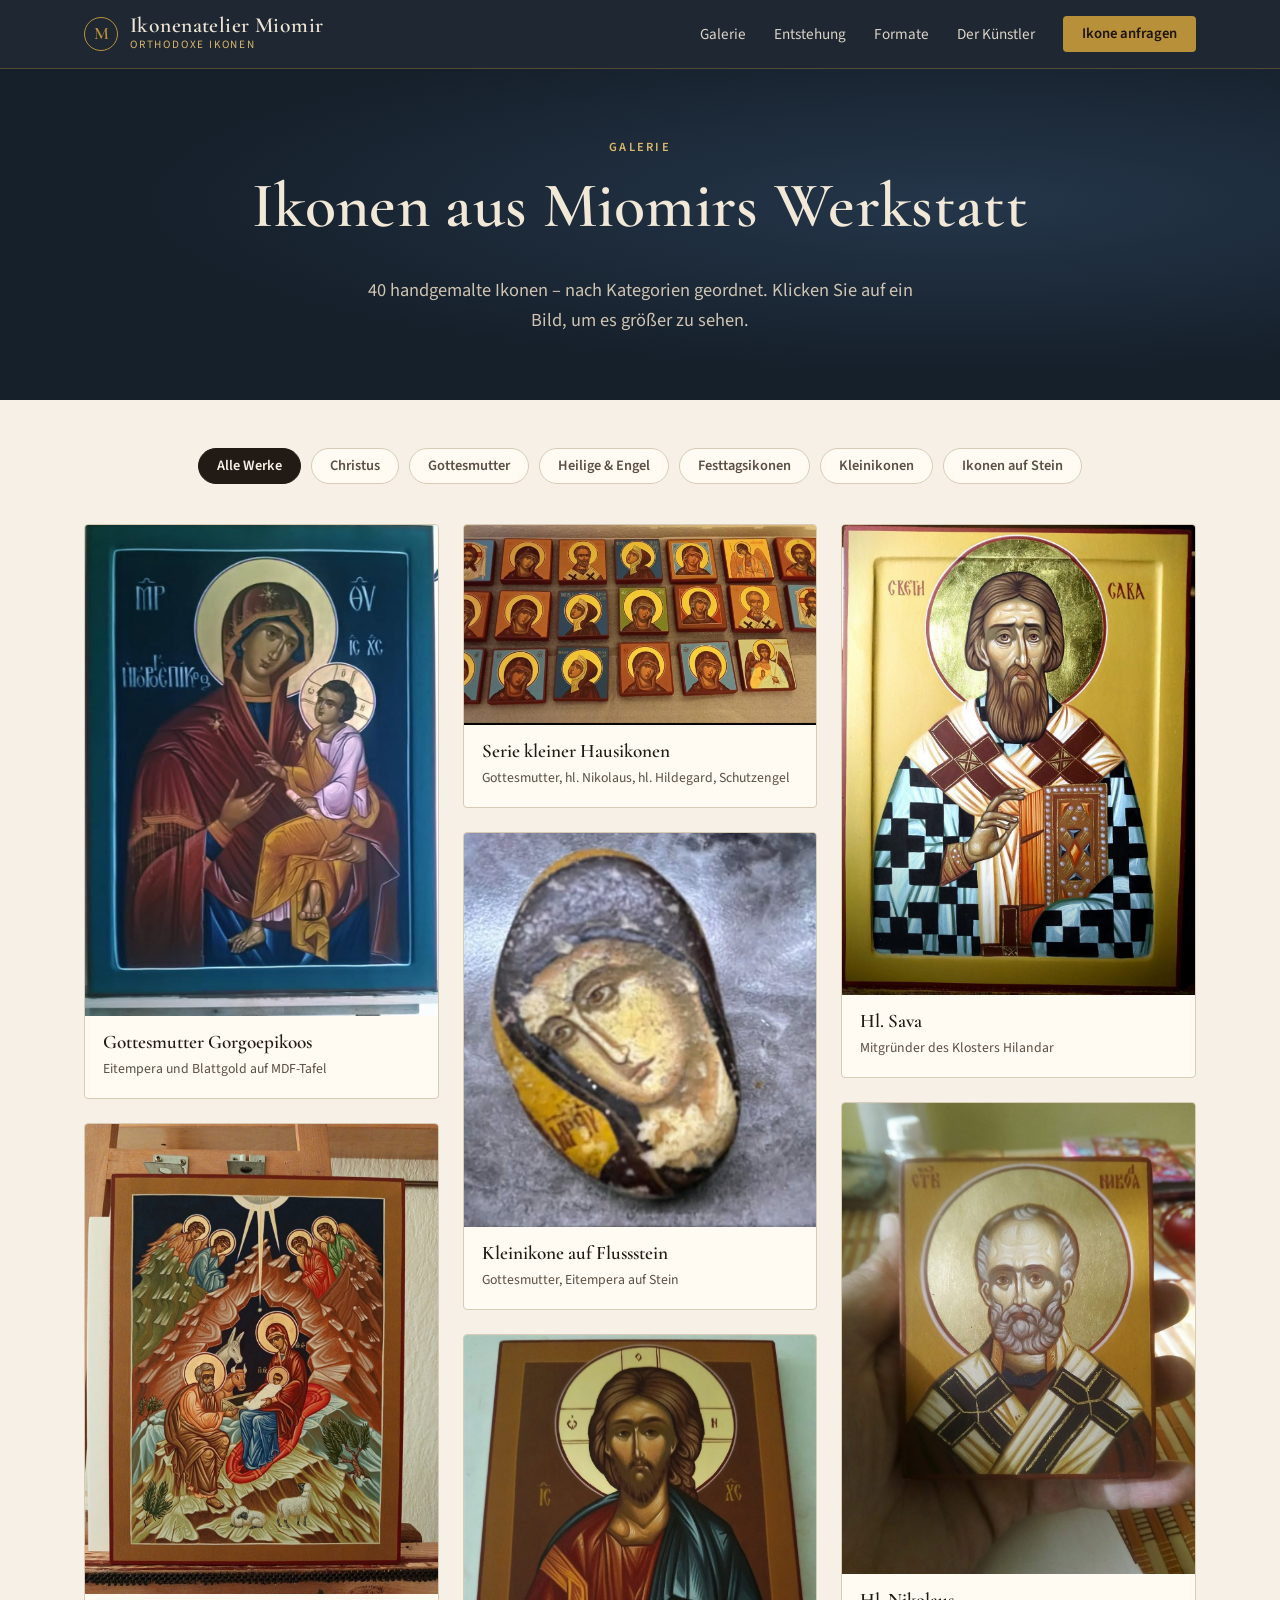
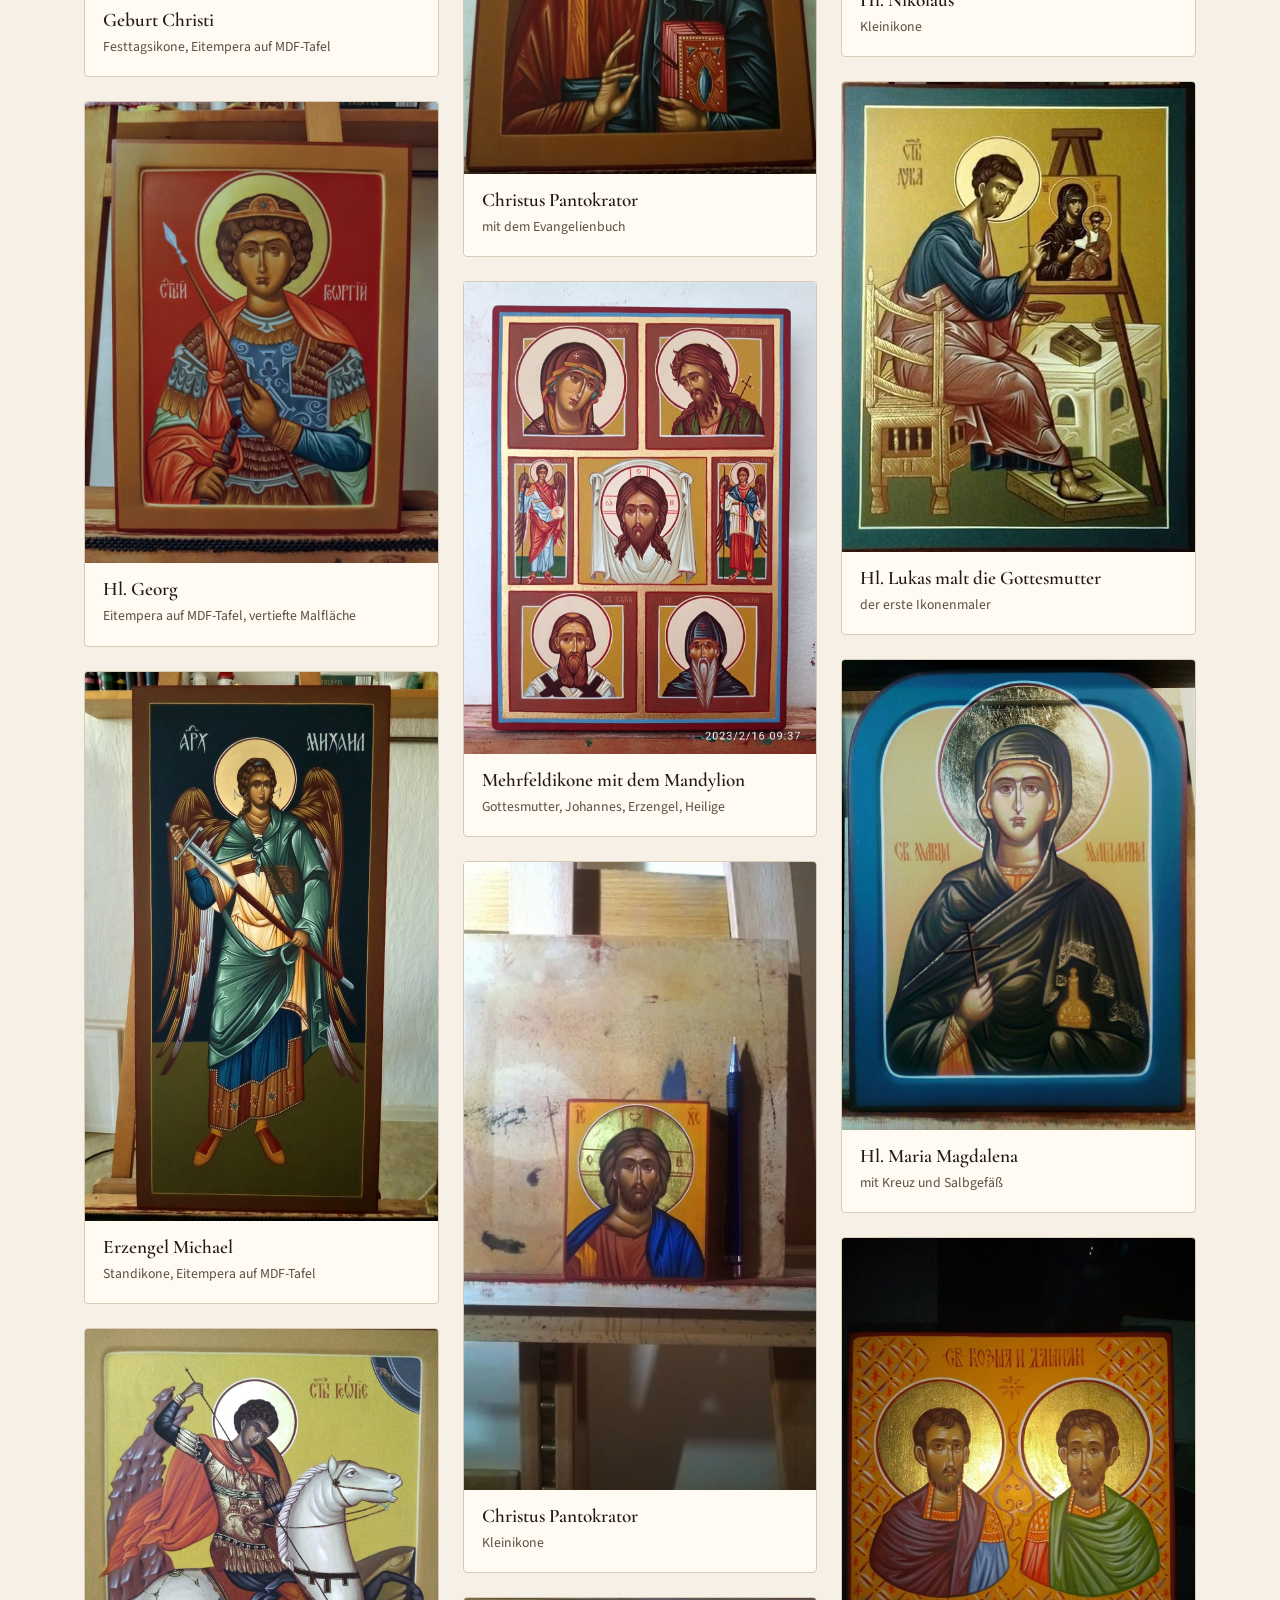
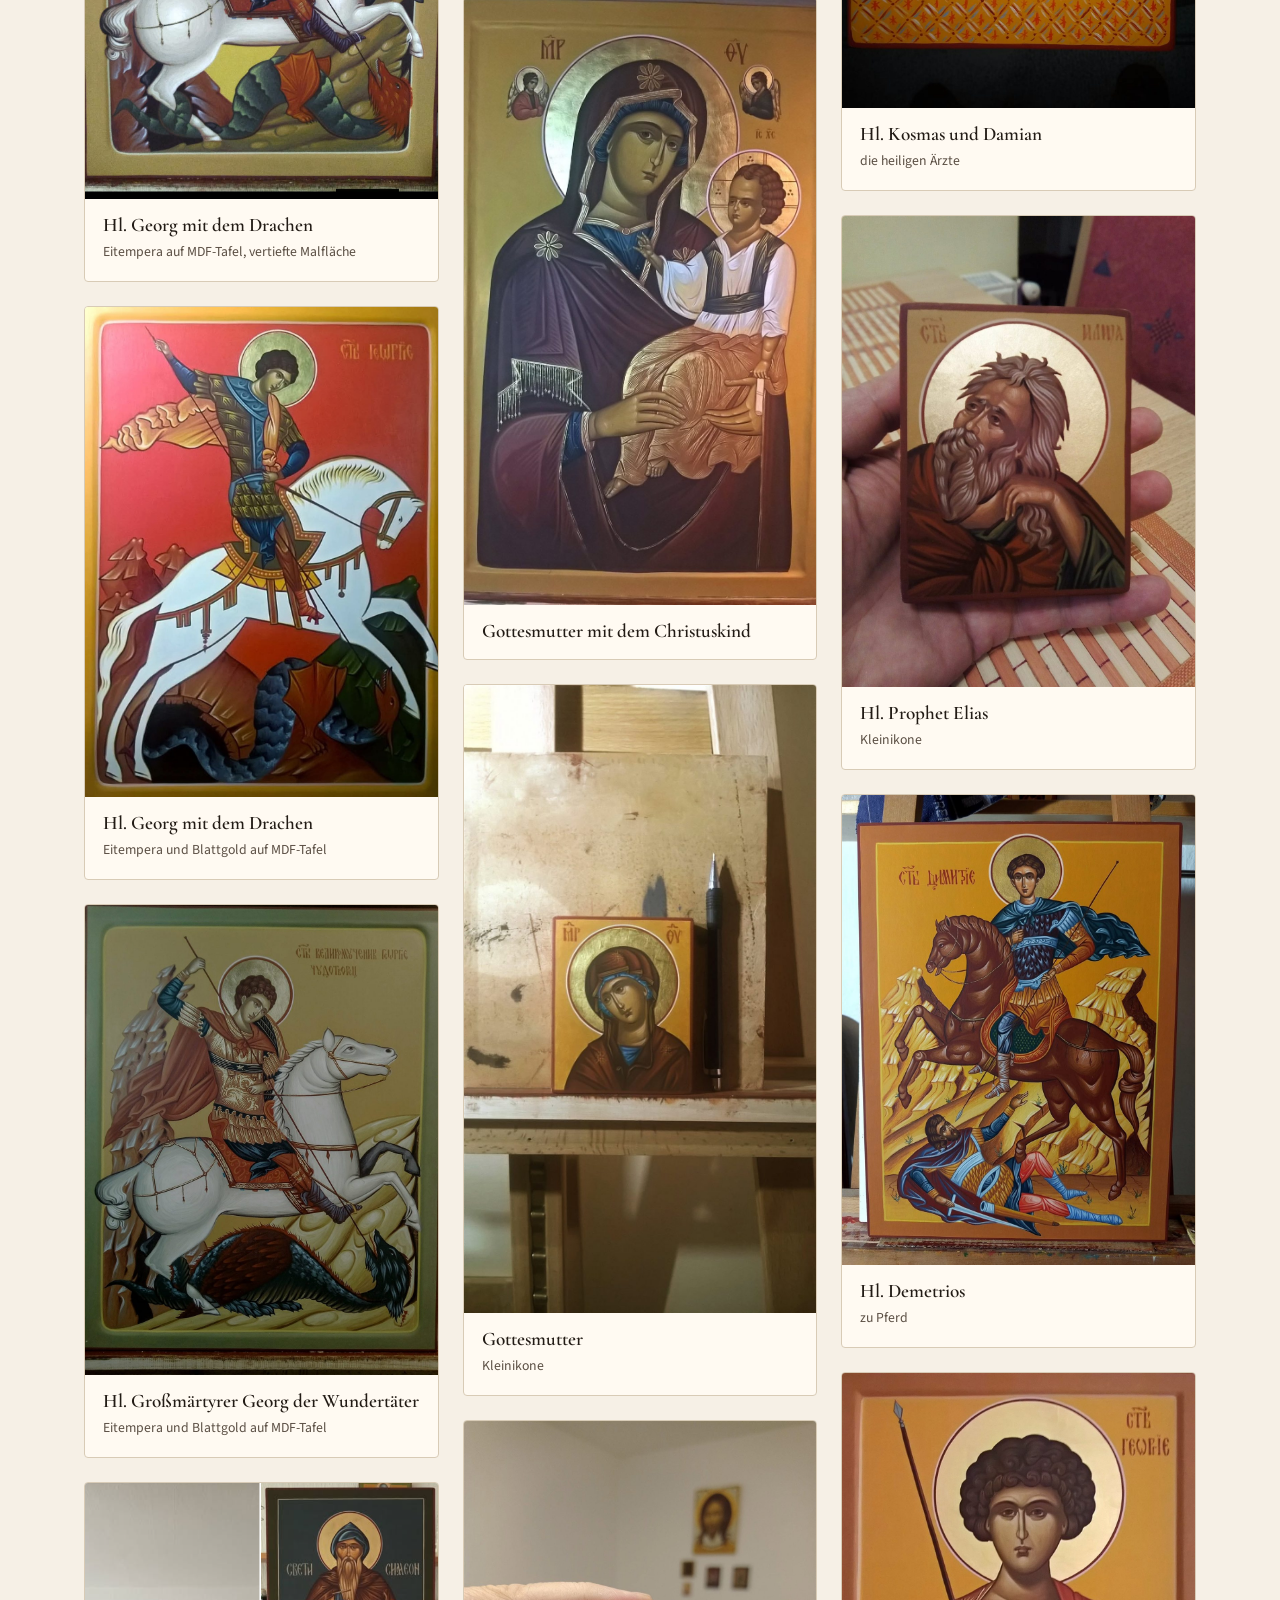
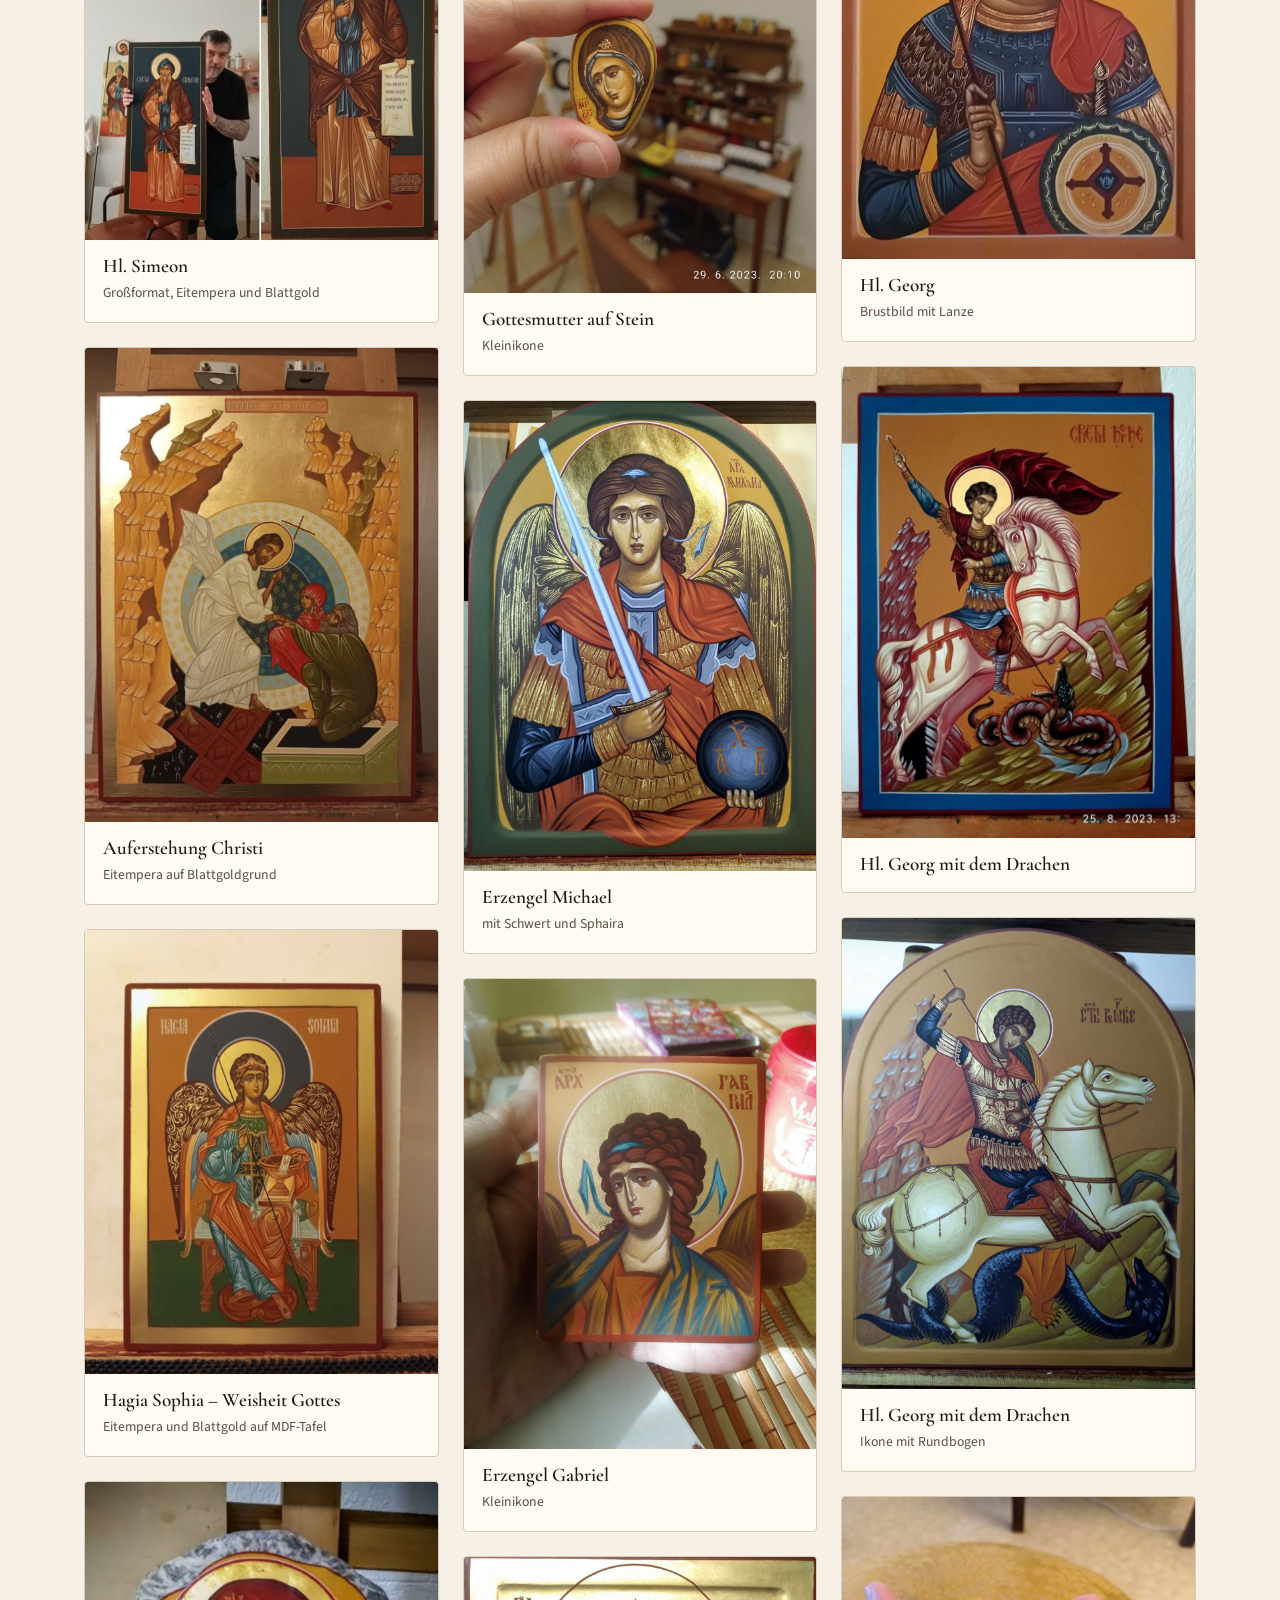
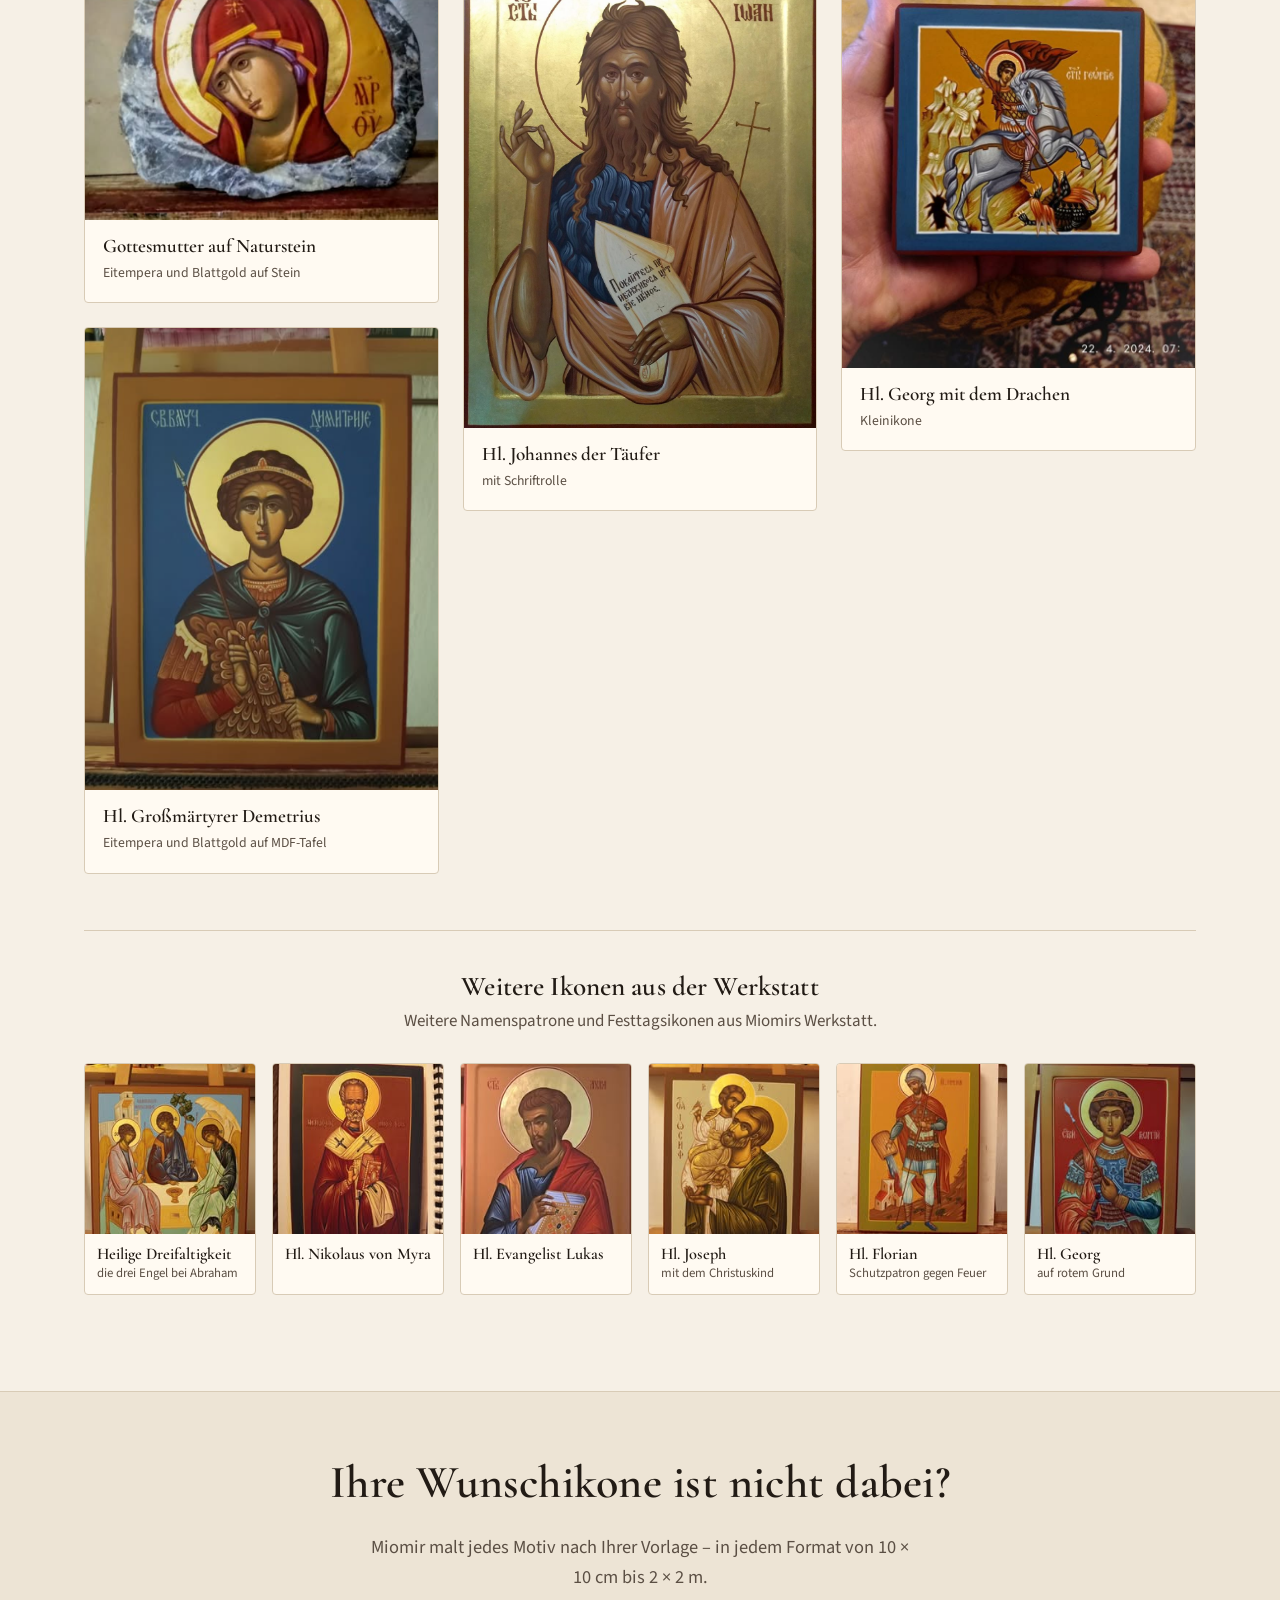
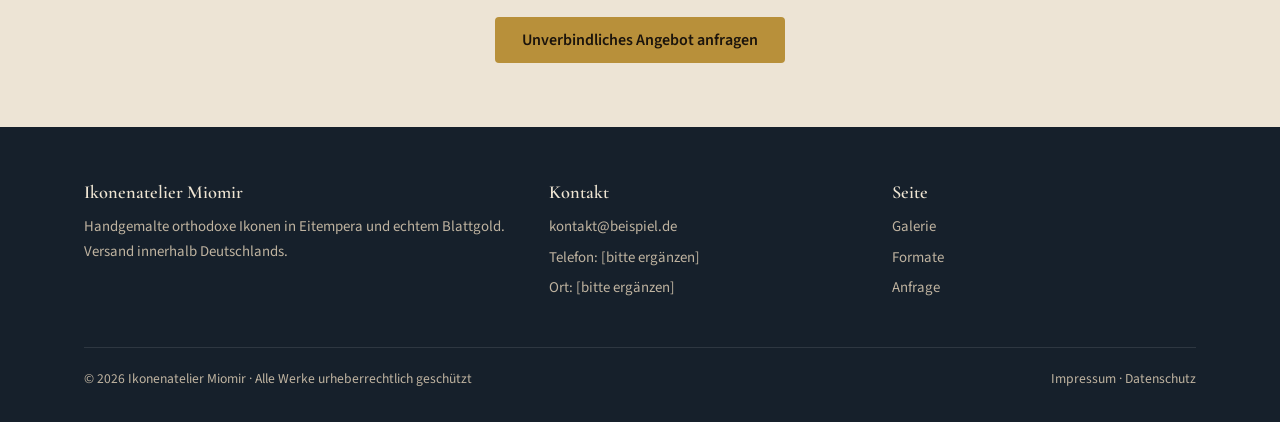
==== commit eeba36d4: "Galerie: 20 Ikonen und Künstlerfoto in voller Auflösung von Facebook, doppelte Georgs-Kachel entfern" ====
--- a/galerie.html
+++ b/galerie.html
@@ -38,7 +38,7 @@
     <div class="wrap">
       <span class="eyebrow">Galerie</span>
       <h1>Ikonen aus Miomirs Werkstatt</h1>
-      <p class="lead">Über 40 handgemalte Ikonen – nach Kategorien geordnet. Klicken Sie auf ein Bild, um es größer zu sehen.</p>
+      <p class="lead">40 handgemalte Ikonen – nach Kategorien geordnet. Klicken Sie auf ein Bild, um es größer zu sehen.</p>
     </div>
   </section>
 
@@ -83,66 +83,64 @@
           <figcaption><b>Serie kleiner Hausikonen</b><span>Gottesmutter, hl. Nikolaus, hl. Hildegard, Schutzengel</span></figcaption></figure>
         <figure class="work" data-cat="stein gottesmutter klein"><button type="button"><img src="bilder/kleinikone-stein.png" alt="Kleine Ikone der Gottesmutter auf einem Flussstein" loading="lazy"></button>
           <figcaption><b>Kleinikone auf Flussstein</b><span>Gottesmutter, Eitempera auf Stein</span></figcaption></figure>
+        <figure class="work" data-cat="christus"><button type="button"><img src="bilder/christus-pantokrator.jpg" alt="Ikone Christus Pantokrator mit Evangelienbuch" loading="lazy"></button>
+          <figcaption><b>Christus Pantokrator</b><span>mit dem Evangelienbuch</span></figcaption></figure>
+        <figure class="work" data-cat="christus gottesmutter heilige"><button type="button"><img src="bilder/mehrfeldikone-mandylion.jpg" alt="Mehrfeldikone mit dem Mandylion in der Mitte, umgeben von Gottesmutter, Johannes dem Täufer, zwei Erzengeln und zwei Heiligen" loading="lazy"></button>
+          <figcaption><b>Mehrfeldikone mit dem Mandylion</b><span>Gottesmutter, Johannes, Erzengel, Heilige</span></figcaption></figure>
+        <figure class="work" data-cat="christus klein"><button type="button"><img src="bilder/christus-pantokrator-klein.jpg" alt="Kleine Ikone Christus Pantokrator" loading="lazy"></button>
+          <figcaption><b>Christus Pantokrator</b><span>Kleinikone</span></figcaption></figure>
+        <figure class="work" data-cat="gottesmutter"><button type="button"><img src="bilder/gottesmutter-mit-kind.jpg" alt="Ikone der Gottesmutter mit dem Christuskind" loading="lazy"></button>
+          <figcaption><b>Gottesmutter mit dem Christuskind</b></figcaption></figure>
+        <figure class="work" data-cat="gottesmutter klein"><button type="button"><img src="bilder/gottesmutter-klein.jpg" alt="Kleine Ikone der Gottesmutter" loading="lazy"></button>
+          <figcaption><b>Gottesmutter</b><span>Kleinikone</span></figcaption></figure>
+        <figure class="work" data-cat="stein gottesmutter klein"><button type="button"><img src="bilder/gottesmutter-stein-klein.jpg" alt="Kleine Ikone der Gottesmutter auf einem Stein, in der Hand gehalten" loading="lazy"></button>
+          <figcaption><b>Gottesmutter auf Stein</b><span>Kleinikone</span></figcaption></figure>
+        <figure class="work" data-cat="heilige"><button type="button"><img src="bilder/erzengel-michael-schwert.jpg" alt="Ikone des Erzengels Michael mit Schwert und Sphaira" loading="lazy"></button>
+          <figcaption><b>Erzengel Michael</b><span>mit Schwert und Sphaira</span></figcaption></figure>
+        <figure class="work" data-cat="heilige klein"><button type="button"><img src="bilder/erzengel-gabriel.jpg" alt="Kleine Ikone des Erzengels Gabriel" loading="lazy"></button>
+          <figcaption><b>Erzengel Gabriel</b><span>Kleinikone</span></figcaption></figure>
+        <figure class="work" data-cat="heilige"><button type="button"><img src="bilder/hl-johannes-taeufer.jpg" alt="Ikone des heiligen Johannes des Täufers mit Schriftrolle" loading="lazy"></button>
+          <figcaption><b>Hl. Johannes der Täufer</b><span>mit Schriftrolle</span></figcaption></figure>
+        <figure class="work" data-cat="heilige"><button type="button"><img src="bilder/hl-sava.jpg" alt="Ikone des heiligen Sava im Bischofsgewand" loading="lazy"></button>
+          <figcaption><b>Hl. Sava</b><span>Mitgründer des Klosters Hilandar</span></figcaption></figure>
+        <figure class="work" data-cat="heilige klein"><button type="button"><img src="bilder/hl-nikolaus-klein.jpg" alt="Kleine Ikone des heiligen Nikolaus" loading="lazy"></button>
+          <figcaption><b>Hl. Nikolaus</b><span>Kleinikone</span></figcaption></figure>
+        <figure class="work" data-cat="heilige"><button type="button"><img src="bilder/hl-lukas-malt-gottesmutter.jpg" alt="Ikone des heiligen Evangelisten Lukas, der eine Ikone der Gottesmutter malt" loading="lazy"></button>
+          <figcaption><b>Hl. Lukas malt die Gottesmutter</b><span>der erste Ikonenmaler</span></figcaption></figure>
+        <figure class="work" data-cat="heilige"><button type="button"><img src="bilder/hl-maria-magdalena.jpg" alt="Ikone der heiligen Maria Magdalena mit Kreuz und Salbgefäß" loading="lazy"></button>
+          <figcaption><b>Hl. Maria Magdalena</b><span>mit Kreuz und Salbgefäß</span></figcaption></figure>
+        <figure class="work" data-cat="heilige"><button type="button"><img src="bilder/hl-kosmas-und-damian.jpg" alt="Ikone der heiligen Ärzte Kosmas und Damian" loading="lazy"></button>
+          <figcaption><b>Hl. Kosmas und Damian</b><span>die heiligen Ärzte</span></figcaption></figure>
+        <figure class="work" data-cat="heilige klein"><button type="button"><img src="bilder/prophet-elias.jpg" alt="Kleine Ikone des Propheten Elias" loading="lazy"></button>
+          <figcaption><b>Hl. Prophet Elias</b><span>Kleinikone</span></figcaption></figure>
+        <figure class="work" data-cat="heilige"><button type="button"><img src="bilder/hl-demetrios-zu-pferd.jpg" alt="Ikone des heiligen Demetrios auf rotem Pferd" loading="lazy"></button>
+          <figcaption><b>Hl. Demetrios</b><span>zu Pferd</span></figcaption></figure>
+        <figure class="work" data-cat="heilige"><button type="button"><img src="bilder/hl-georg-brustbild.jpg" alt="Ikone des heiligen Georg als Brustbild mit Lanze" loading="lazy"></button>
+          <figcaption><b>Hl. Georg</b><span>Brustbild mit Lanze</span></figcaption></figure>
+        <figure class="work" data-cat="heilige"><button type="button"><img src="bilder/hl-georg-drache-1.jpg" alt="Ikone des heiligen Georg zu Pferd im Kampf mit dem Drachen" loading="lazy"></button>
+          <figcaption><b>Hl. Georg mit dem Drachen</b></figcaption></figure>
+        <figure class="work" data-cat="heilige"><button type="button"><img src="bilder/hl-georg-drache-bogen.jpg" alt="Ikone des heiligen Georg mit dem Drachen, oben rund abgeschlossen" loading="lazy"></button>
+          <figcaption><b>Hl. Georg mit dem Drachen</b><span>Ikone mit Rundbogen</span></figcaption></figure>
+        <figure class="work" data-cat="heilige klein"><button type="button"><img src="bilder/hl-georg-kleinikone.jpg" alt="Kleine Ikone des heiligen Georg mit dem Drachen, in der Hand gehalten" loading="lazy"></button>
+          <figcaption><b>Hl. Georg mit dem Drachen</b><span>Kleinikone</span></figcaption></figure>
       </div>
 
       <div class="more-works">
         <h3>Weitere Ikonen aus der Werkstatt</h3>
-        <p class="more-note">Eine Auswahl weiterer Arbeiten – von Christus- und Gottesmutterikonen bis zu Namenspatronen.</p>
+        <p class="more-note">Weitere Namenspatrone und Festtagsikonen aus Miomirs Werkstatt.</p>
         <div class="tiles">
-          <figure class="work tile" data-cat="christus"><button type="button"><img src="bilder/klein/christus-pantokrator.jpg" alt="Ikone Christus Pantokrator mit Evangelienbuch" width="206" height="206" loading="lazy"></button>
-            <figcaption><b>Christus Pantokrator</b><span>mit dem Evangelienbuch</span></figcaption></figure>
-          <figure class="work tile" data-cat="christus gottesmutter heilige"><button type="button"><img src="bilder/klein/mehrfeldikone-mandylion.jpg" alt="Mehrfeldikone mit dem Mandylion in der Mitte, umgeben von Gottesmutter, Johannes dem Täufer, zwei Erzengeln und zwei Heiligen" width="206" height="206" loading="lazy"></button>
-            <figcaption><b>Mehrfeldikone mit dem Mandylion</b><span>Gottesmutter, Johannes, Erzengel, Heilige</span></figcaption></figure>
-          <figure class="work tile" data-cat="christus klein"><button type="button"><img src="bilder/klein/christus-pantokrator-klein.jpg" alt="Kleine Ikone Christus Pantokrator" width="206" height="206" loading="lazy"></button>
-            <figcaption><b>Christus Pantokrator</b><span>Kleinikone</span></figcaption></figure>
-          <figure class="work tile" data-cat="gottesmutter"><button type="button"><img src="bilder/klein/gottesmutter-mit-kind.jpg" alt="Ikone der Gottesmutter mit dem Christuskind" width="206" height="206" loading="lazy"></button>
-            <figcaption><b>Gottesmutter mit dem Christuskind</b></figcaption></figure>
-          <figure class="work tile" data-cat="gottesmutter klein"><button type="button"><img src="bilder/klein/gottesmutter-klein.jpg" alt="Kleine Ikone der Gottesmutter" width="206" height="206" loading="lazy"></button>
-            <figcaption><b>Gottesmutter</b><span>Kleinikone</span></figcaption></figure>
-          <figure class="work tile" data-cat="stein gottesmutter klein"><button type="button"><img src="bilder/klein/gottesmutter-stein-klein.jpg" alt="Kleine Ikone der Gottesmutter auf einem Stein, in der Hand gehalten" width="206" height="206" loading="lazy"></button>
-            <figcaption><b>Gottesmutter auf Stein</b><span>Kleinikone</span></figcaption></figure>
           <figure class="work tile" data-cat="feste"><button type="button"><img src="bilder/klein/heilige-dreifaltigkeit.jpg" alt="Ikone der Heiligen Dreifaltigkeit mit drei Engeln am Tisch" width="206" height="206" loading="lazy"></button>
             <figcaption><b>Heilige Dreifaltigkeit</b><span>die drei Engel bei Abraham</span></figcaption></figure>
-          <figure class="work tile" data-cat="heilige"><button type="button"><img src="bilder/klein/erzengel-michael-schwert.jpg" alt="Ikone des Erzengels Michael mit Schwert und Sphaira" width="206" height="206" loading="lazy"></button>
-            <figcaption><b>Erzengel Michael</b><span>mit Schwert und Sphaira</span></figcaption></figure>
-          <figure class="work tile" data-cat="heilige klein"><button type="button"><img src="bilder/klein/erzengel-gabriel.jpg" alt="Kleine Ikone des Erzengels Gabriel" width="206" height="206" loading="lazy"></button>
-            <figcaption><b>Erzengel Gabriel</b><span>Kleinikone</span></figcaption></figure>
-          <figure class="work tile" data-cat="heilige"><button type="button"><img src="bilder/klein/hl-johannes-taeufer.jpg" alt="Ikone des heiligen Johannes des Täufers mit Schriftrolle" width="206" height="206" loading="lazy"></button>
-            <figcaption><b>Hl. Johannes der Täufer</b><span>mit Schriftrolle</span></figcaption></figure>
-          <figure class="work tile" data-cat="heilige"><button type="button"><img src="bilder/klein/hl-sava.jpg" alt="Ikone des heiligen Sava im Bischofsgewand" width="206" height="206" loading="lazy"></button>
-            <figcaption><b>Hl. Sava</b><span>Mitgründer des Klosters Hilandar</span></figcaption></figure>
           <figure class="work tile" data-cat="heilige"><button type="button"><img src="bilder/klein/hl-nikolaus-von-myra.jpg" alt="Ikone des heiligen Nikolaus von Myra im roten Gewand" width="206" height="206" loading="lazy"></button>
             <figcaption><b>Hl. Nikolaus von Myra</b></figcaption></figure>
-          <figure class="work tile" data-cat="heilige klein"><button type="button"><img src="bilder/klein/hl-nikolaus-klein.jpg" alt="Kleine Ikone des heiligen Nikolaus" width="206" height="206" loading="lazy"></button>
-            <figcaption><b>Hl. Nikolaus</b><span>Kleinikone</span></figcaption></figure>
-          <figure class="work tile" data-cat="heilige"><button type="button"><img src="bilder/klein/hl-lukas-malt-gottesmutter.jpg" alt="Ikone des heiligen Evangelisten Lukas, der eine Ikone der Gottesmutter malt" width="206" height="206" loading="lazy"></button>
-            <figcaption><b>Hl. Lukas malt die Gottesmutter</b><span>der erste Ikonenmaler</span></figcaption></figure>
           <figure class="work tile" data-cat="heilige"><button type="button"><img src="bilder/klein/hl-evangelist-lukas.jpg" alt="Ikone des heiligen Evangelisten Lukas mit Buch" width="206" height="206" loading="lazy"></button>
             <figcaption><b>Hl. Evangelist Lukas</b></figcaption></figure>
           <figure class="work tile" data-cat="heilige"><button type="button"><img src="bilder/klein/hl-joseph.jpg" alt="Ikone des heiligen Joseph mit dem Christuskind" width="206" height="206" loading="lazy"></button>
             <figcaption><b>Hl. Joseph</b><span>mit dem Christuskind</span></figcaption></figure>
-          <figure class="work tile" data-cat="heilige"><button type="button"><img src="bilder/klein/hl-maria-magdalena.jpg" alt="Ikone der heiligen Maria Magdalena mit Kreuz und Salbgefäß" width="206" height="206" loading="lazy"></button>
-            <figcaption><b>Hl. Maria Magdalena</b><span>mit Kreuz und Salbgefäß</span></figcaption></figure>
-          <figure class="work tile" data-cat="heilige"><button type="button"><img src="bilder/klein/hl-kosmas-und-damian.jpg" alt="Ikone der heiligen Ärzte Kosmas und Damian" width="206" height="206" loading="lazy"></button>
-            <figcaption><b>Hl. Kosmas und Damian</b><span>die heiligen Ärzte</span></figcaption></figure>
-          <figure class="work tile" data-cat="heilige klein"><button type="button"><img src="bilder/klein/prophet-elias.jpg" alt="Kleine Ikone des Propheten Elias" width="206" height="206" loading="lazy"></button>
-            <figcaption><b>Hl. Prophet Elias</b><span>Kleinikone</span></figcaption></figure>
           <figure class="work tile" data-cat="heilige"><button type="button"><img src="bilder/klein/hl-florian.jpg" alt="Ikone des heiligen Florian als Soldat, der ein brennendes Haus löscht" width="206" height="206" loading="lazy"></button>
             <figcaption><b>Hl. Florian</b><span>Schutzpatron gegen Feuer</span></figcaption></figure>
-          <figure class="work tile" data-cat="heilige"><button type="button"><img src="bilder/klein/hl-demetrios-zu-pferd.jpg" alt="Ikone des heiligen Demetrios auf rotem Pferd" width="206" height="206" loading="lazy"></button>
-            <figcaption><b>Hl. Demetrios</b><span>zu Pferd</span></figcaption></figure>
-          <figure class="work tile" data-cat="heilige"><button type="button"><img src="bilder/klein/hl-georg-brustbild.jpg" alt="Ikone des heiligen Georg als Brustbild mit Lanze" width="206" height="206" loading="lazy"></button>
-            <figcaption><b>Hl. Georg</b><span>Brustbild mit Lanze</span></figcaption></figure>
           <figure class="work tile" data-cat="heilige"><button type="button"><img src="bilder/klein/hl-georg-rot-2.jpg" alt="Ikone des heiligen Georg auf rotem Grund" width="206" height="206" loading="lazy"></button>
             <figcaption><b>Hl. Georg</b><span>auf rotem Grund</span></figcaption></figure>
-          <figure class="work tile" data-cat="heilige"><button type="button"><img src="bilder/klein/hl-georg-drache-1.jpg" alt="Ikone des heiligen Georg zu Pferd im Kampf mit dem Drachen" width="206" height="206" loading="lazy"></button>
-            <figcaption><b>Hl. Georg mit dem Drachen</b></figcaption></figure>
-          <figure class="work tile" data-cat="heilige"><button type="button"><img src="bilder/klein/hl-georg-drache-2.jpg" alt="Ikone des heiligen Georg auf weißem Pferd mit dem Drachen" width="206" height="206" loading="lazy"></button>
-            <figcaption><b>Hl. Georg mit dem Drachen</b></figcaption></figure>
-          <figure class="work tile" data-cat="heilige"><button type="button"><img src="bilder/klein/hl-georg-drache-bogen.jpg" alt="Ikone des heiligen Georg mit dem Drachen, oben rund abgeschlossen" width="206" height="206" loading="lazy"></button>
-            <figcaption><b>Hl. Georg mit dem Drachen</b><span>Ikone mit Rundbogen</span></figcaption></figure>
-          <figure class="work tile" data-cat="heilige klein"><button type="button"><img src="bilder/klein/hl-georg-kleinikone.jpg" alt="Kleine Ikone des heiligen Georg mit dem Drachen, in der Hand gehalten" width="206" height="206" loading="lazy"></button>
-            <figcaption><b>Hl. Georg mit dem Drachen</b><span>Kleinikone</span></figcaption></figure>
         </div>
       </div>
     </div>
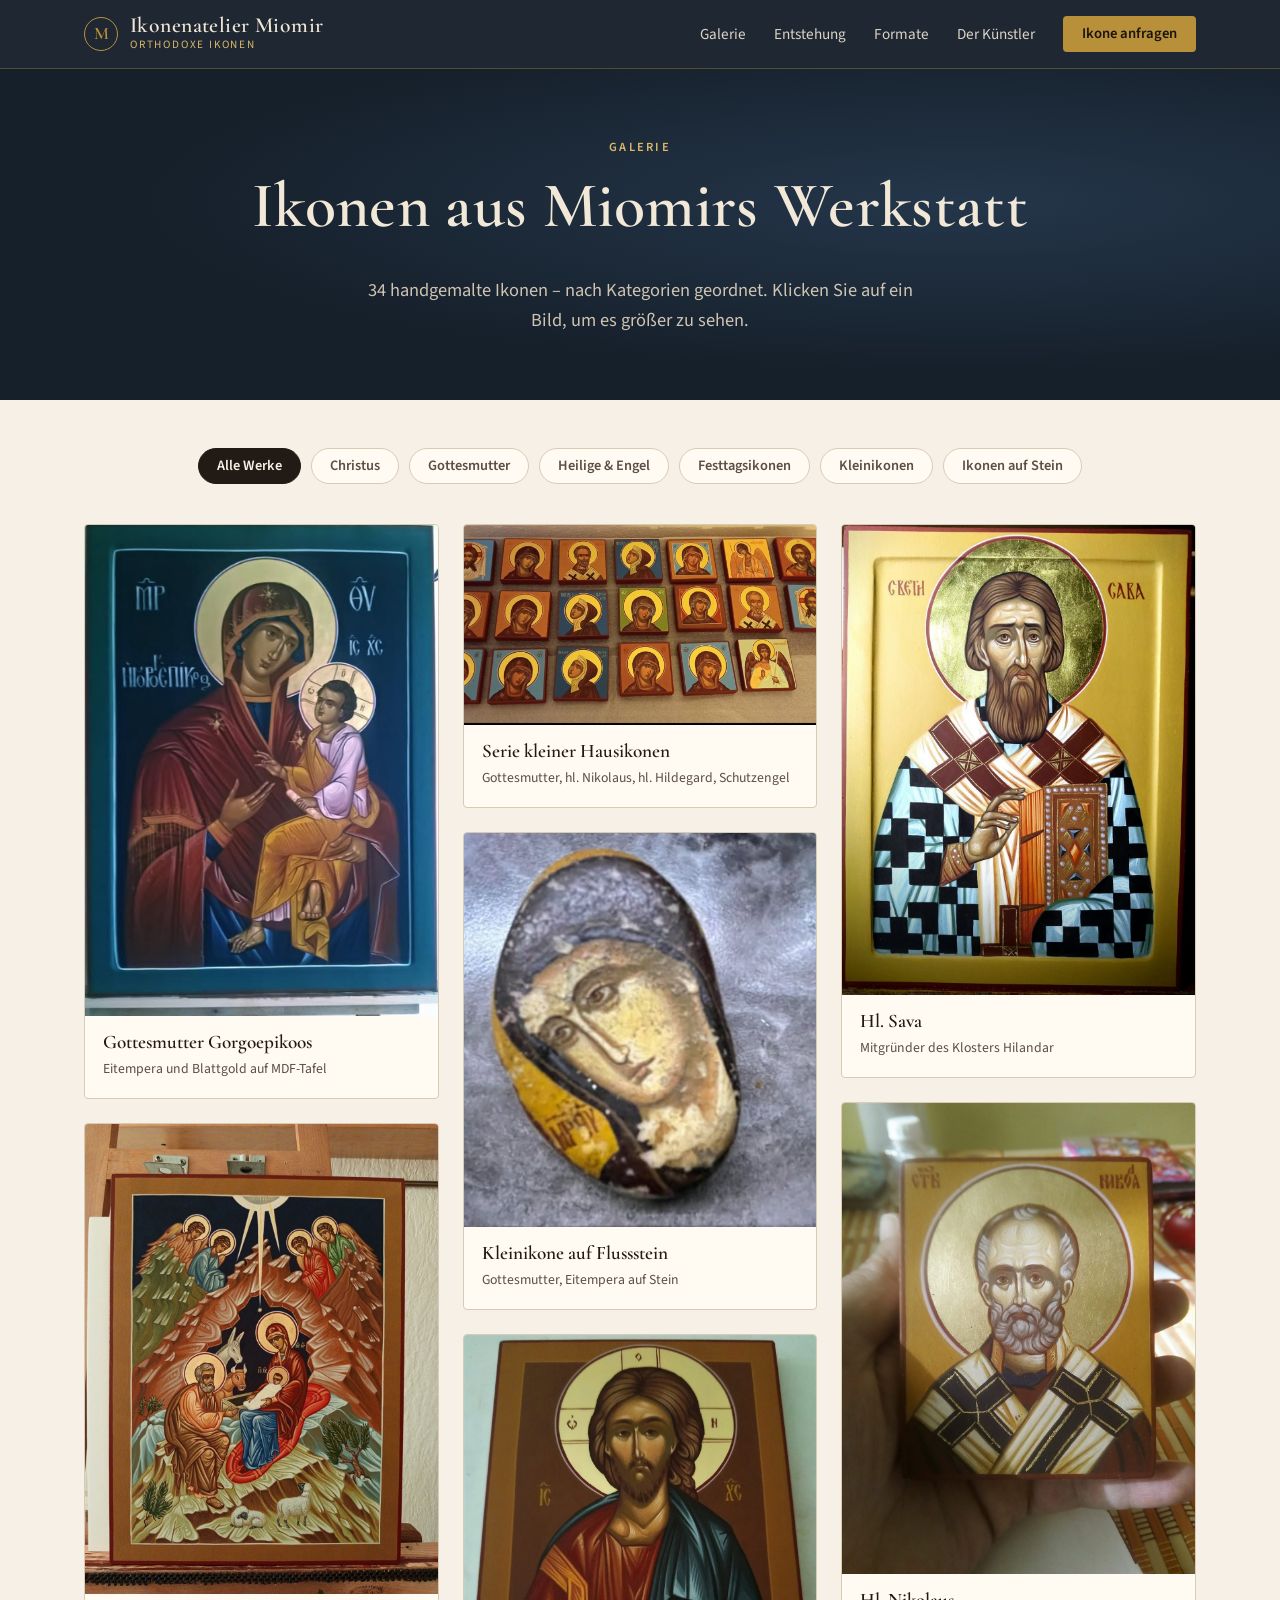
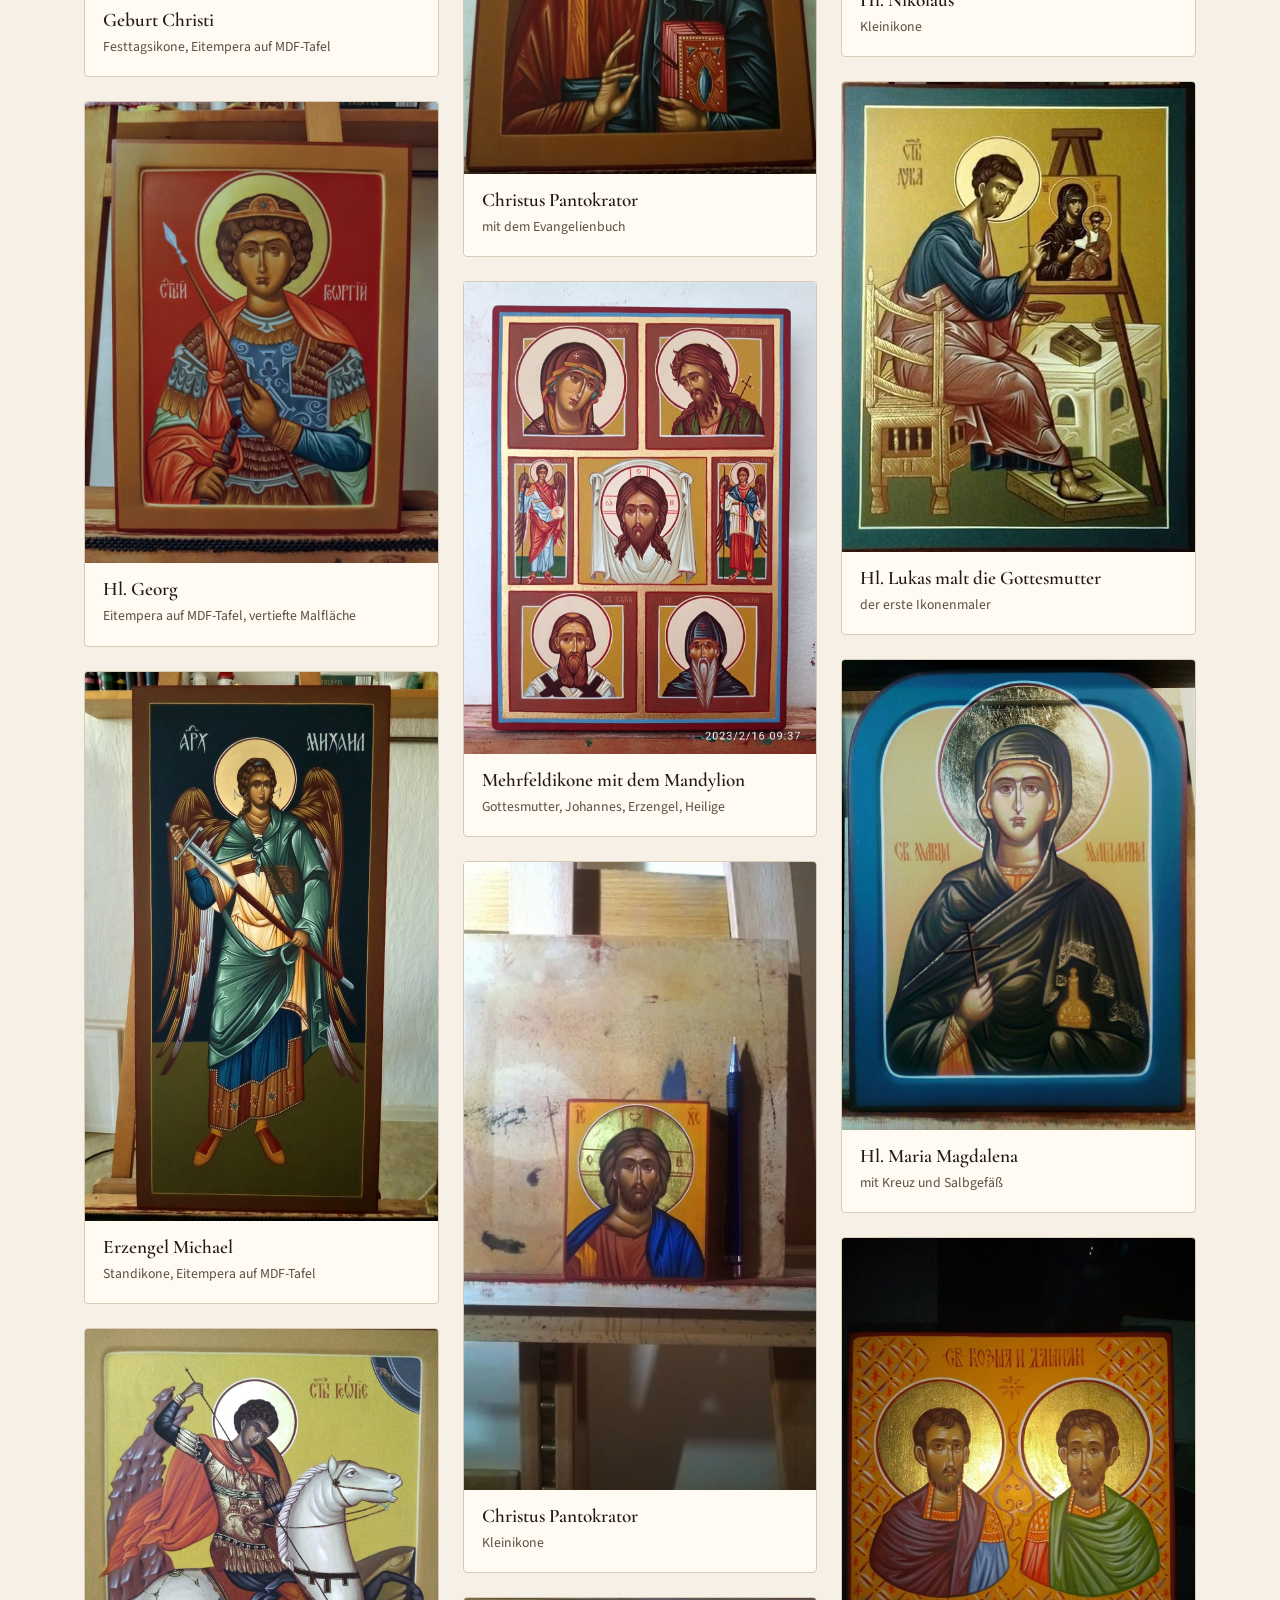
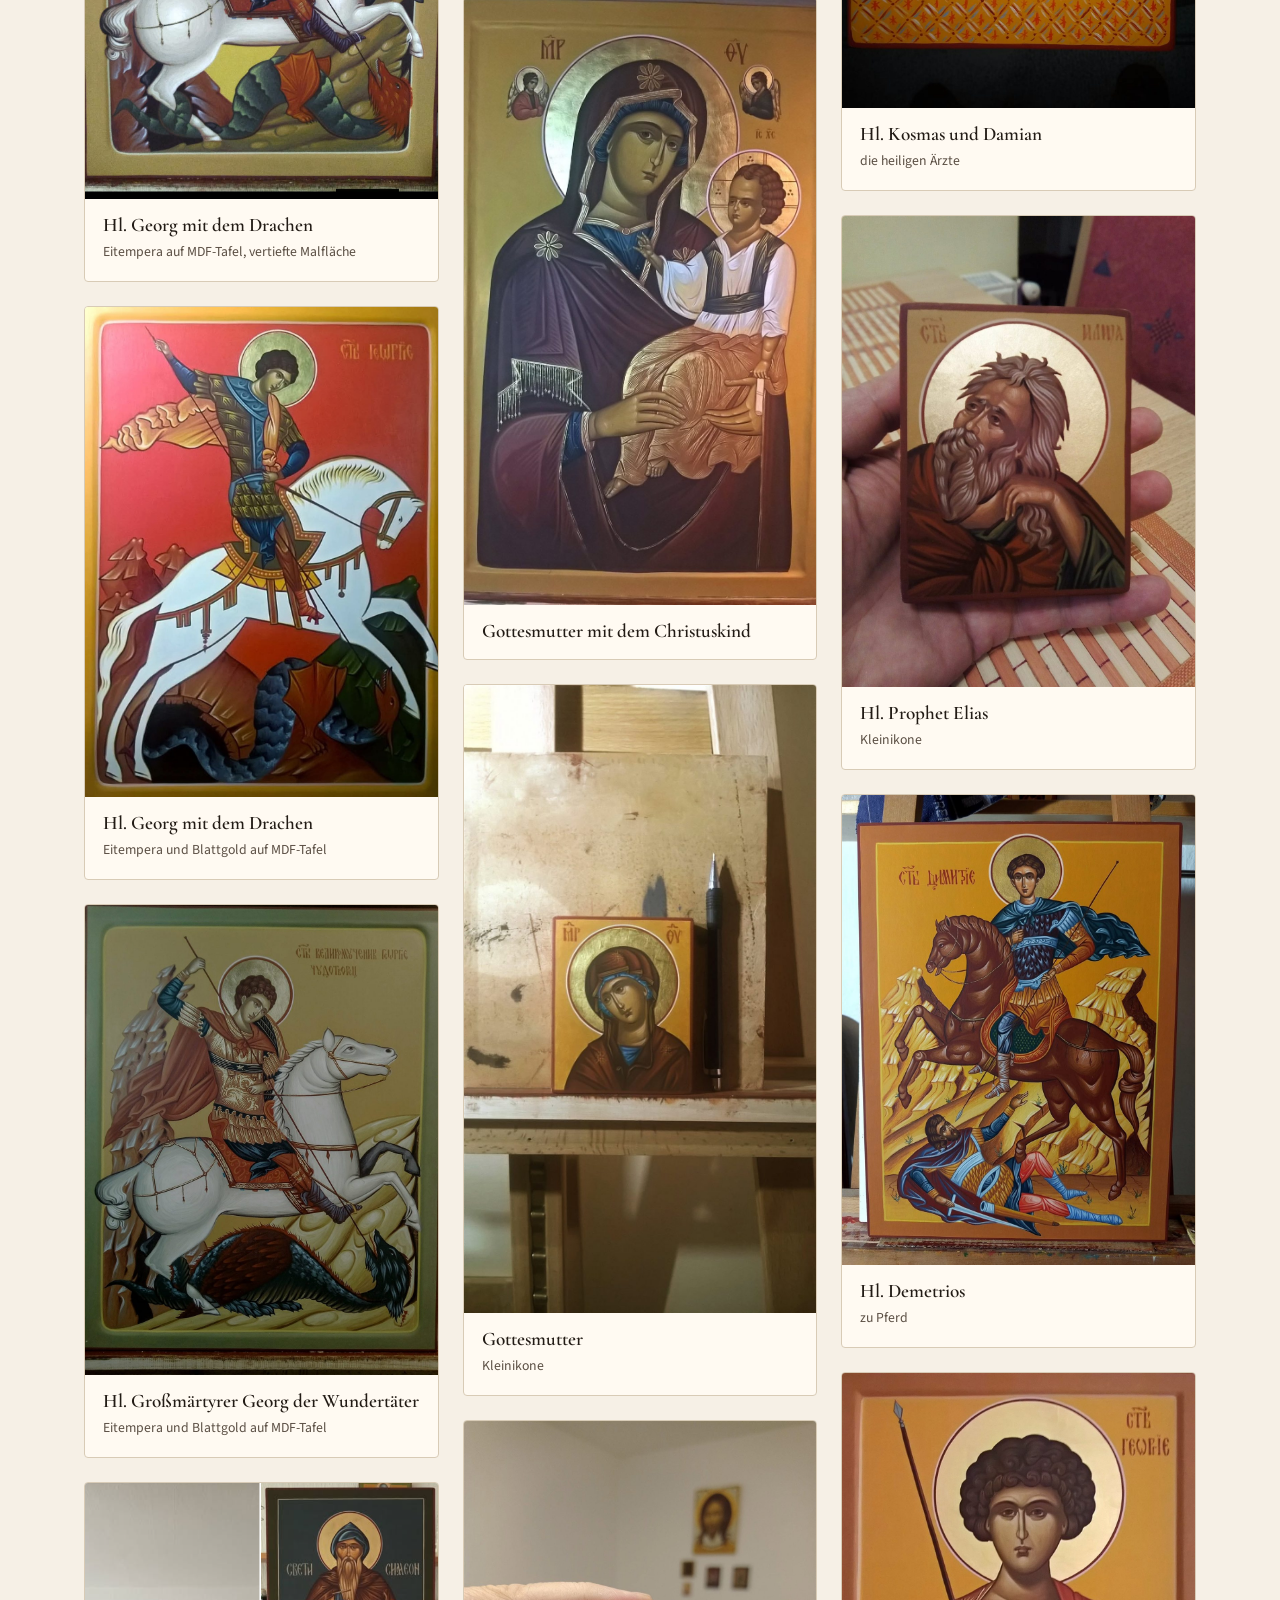
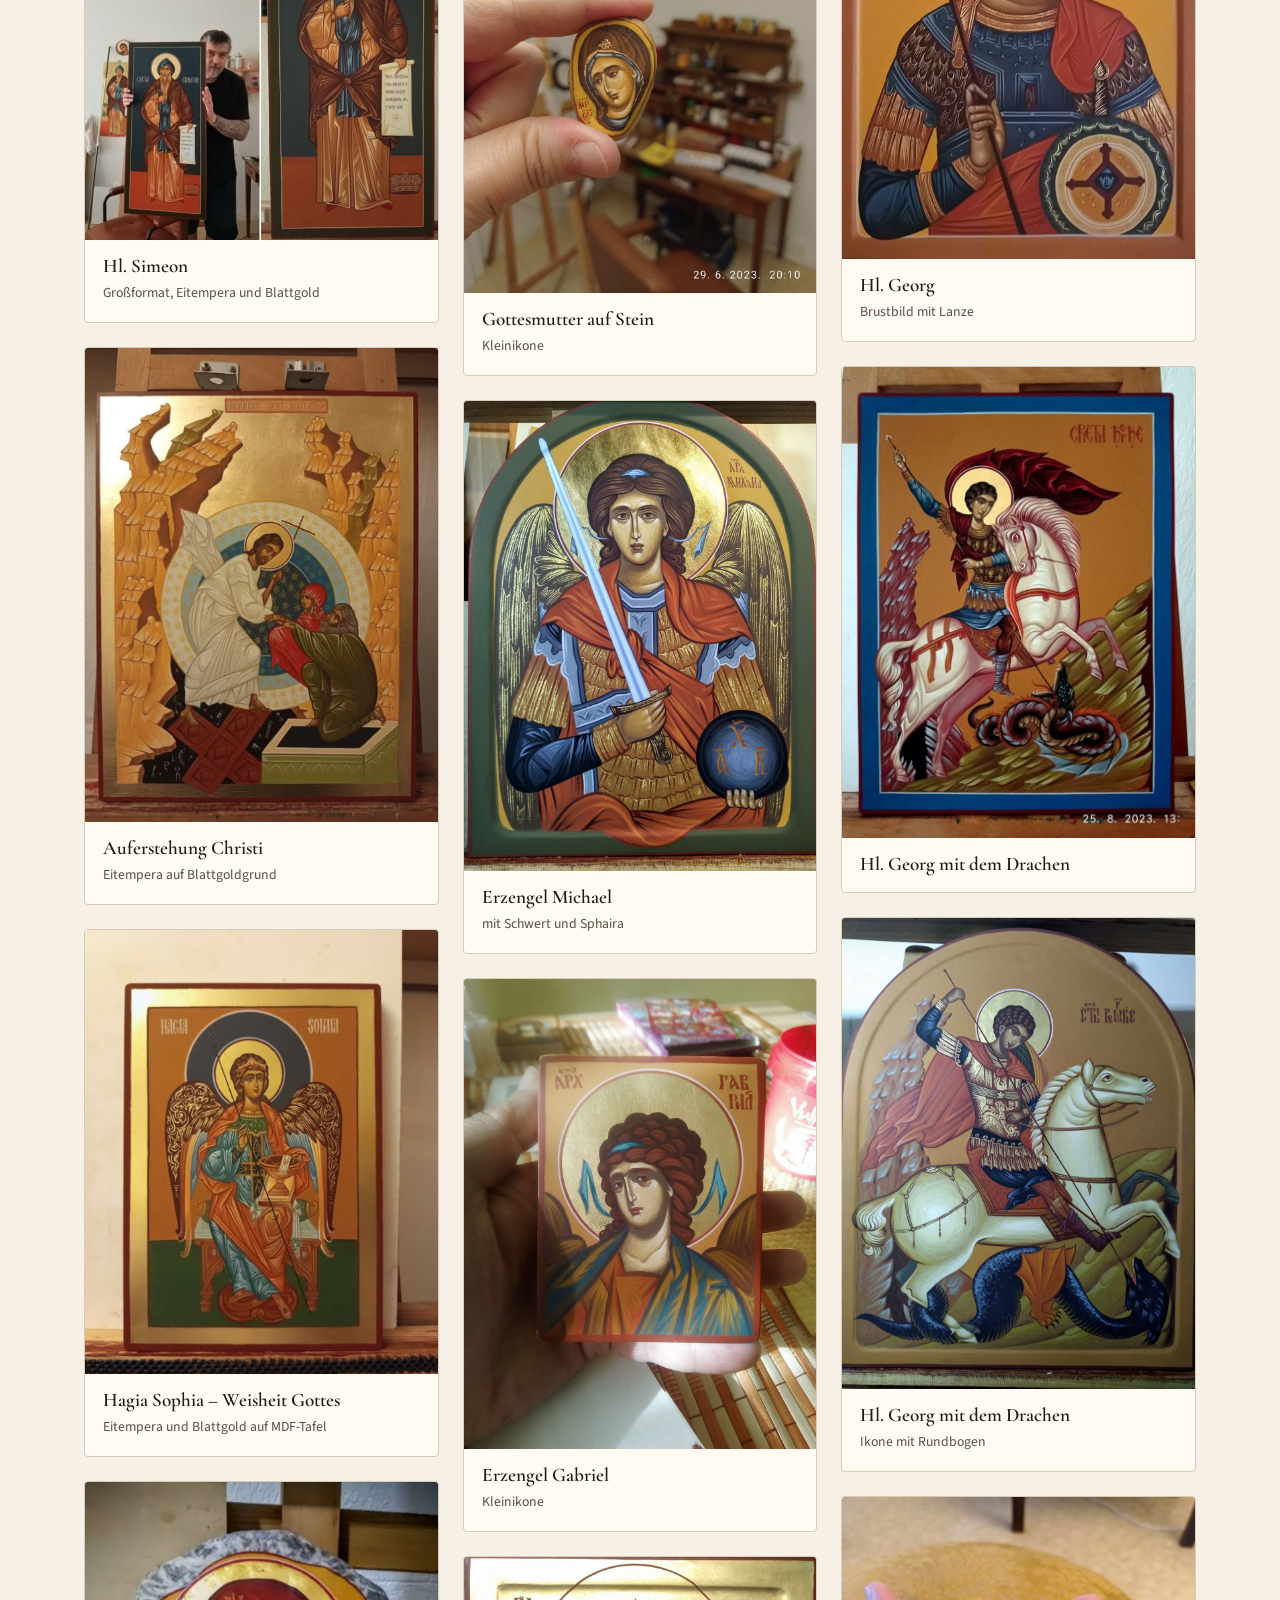
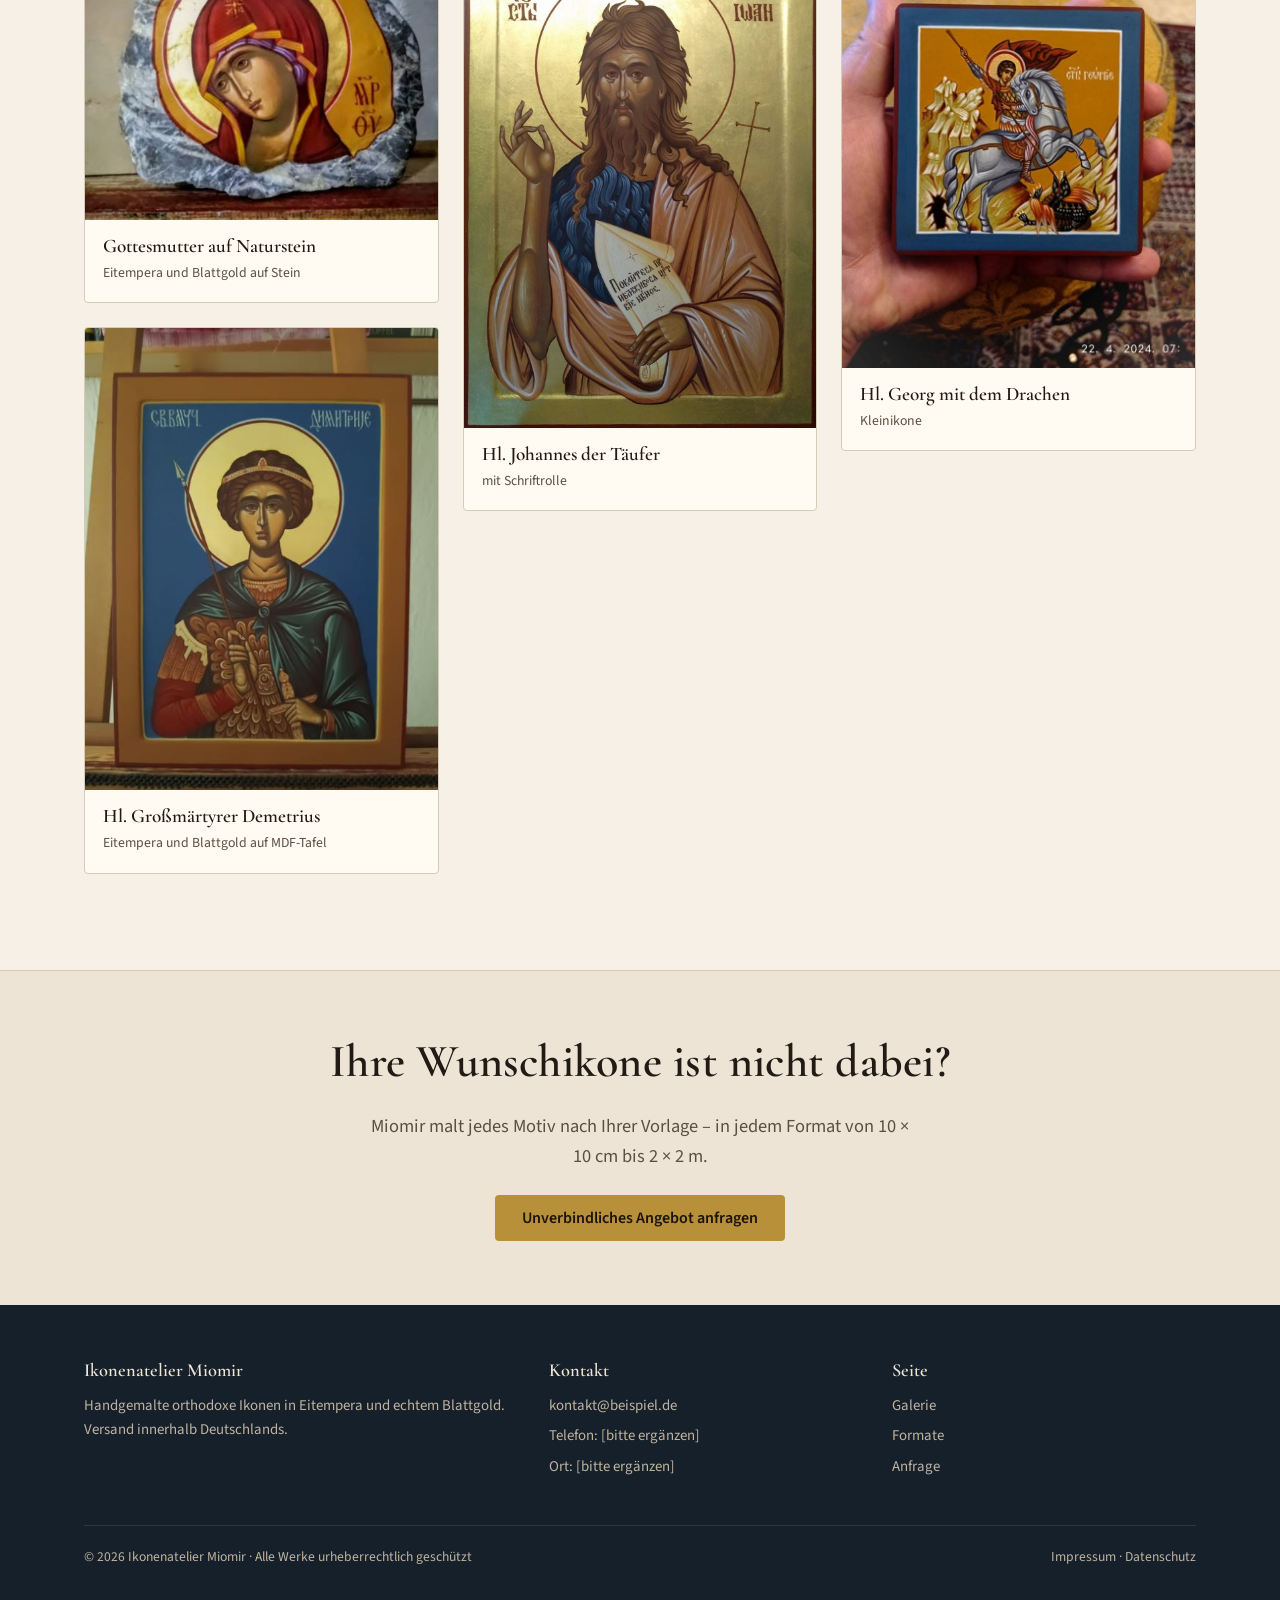
==== commit dbe4221c: "Galerie: sechs Ikonen ohne gute Fotos vorerst entfernt Co-Authored-By: Claude Opus 5.5 <noreply@anth" ====
--- a/galerie.html
+++ b/galerie.html
@@ -38,7 +38,7 @@
     <div class="wrap">
       <span class="eyebrow">Galerie</span>
       <h1>Ikonen aus Miomirs Werkstatt</h1>
-      <p class="lead">40 handgemalte Ikonen – nach Kategorien geordnet. Klicken Sie auf ein Bild, um es größer zu sehen.</p>
+      <p class="lead">34 handgemalte Ikonen – nach Kategorien geordnet. Klicken Sie auf ein Bild, um es größer zu sehen.</p>
     </div>
   </section>
 
@@ -125,24 +125,6 @@
           <figcaption><b>Hl. Georg mit dem Drachen</b><span>Kleinikone</span></figcaption></figure>
       </div>
 
-      <div class="more-works">
-        <h3>Weitere Ikonen aus der Werkstatt</h3>
-        <p class="more-note">Weitere Namenspatrone und Festtagsikonen aus Miomirs Werkstatt.</p>
-        <div class="tiles">
-          <figure class="work tile" data-cat="feste"><button type="button"><img src="bilder/klein/heilige-dreifaltigkeit.jpg" alt="Ikone der Heiligen Dreifaltigkeit mit drei Engeln am Tisch" width="206" height="206" loading="lazy"></button>
-            <figcaption><b>Heilige Dreifaltigkeit</b><span>die drei Engel bei Abraham</span></figcaption></figure>
-          <figure class="work tile" data-cat="heilige"><button type="button"><img src="bilder/klein/hl-nikolaus-von-myra.jpg" alt="Ikone des heiligen Nikolaus von Myra im roten Gewand" width="206" height="206" loading="lazy"></button>
-            <figcaption><b>Hl. Nikolaus von Myra</b></figcaption></figure>
-          <figure class="work tile" data-cat="heilige"><button type="button"><img src="bilder/klein/hl-evangelist-lukas.jpg" alt="Ikone des heiligen Evangelisten Lukas mit Buch" width="206" height="206" loading="lazy"></button>
-            <figcaption><b>Hl. Evangelist Lukas</b></figcaption></figure>
-          <figure class="work tile" data-cat="heilige"><button type="button"><img src="bilder/klein/hl-joseph.jpg" alt="Ikone des heiligen Joseph mit dem Christuskind" width="206" height="206" loading="lazy"></button>
-            <figcaption><b>Hl. Joseph</b><span>mit dem Christuskind</span></figcaption></figure>
-          <figure class="work tile" data-cat="heilige"><button type="button"><img src="bilder/klein/hl-florian.jpg" alt="Ikone des heiligen Florian als Soldat, der ein brennendes Haus löscht" width="206" height="206" loading="lazy"></button>
-            <figcaption><b>Hl. Florian</b><span>Schutzpatron gegen Feuer</span></figcaption></figure>
-          <figure class="work tile" data-cat="heilige"><button type="button"><img src="bilder/klein/hl-georg-rot-2.jpg" alt="Ikone des heiligen Georg auf rotem Grund" width="206" height="206" loading="lazy"></button>
-            <figcaption><b>Hl. Georg</b><span>auf rotem Grund</span></figcaption></figure>
-        </div>
-      </div>
     </div>
   </section>
 
@@ -211,12 +193,7 @@
     const f = btn.dataset.filter;
     filterBtns.forEach(b => b.setAttribute('aria-pressed', b === btn));
     works.forEach(w => w.classList.toggle('hidden', f !== 'alle' && !w.dataset.cat.split(' ').includes(f)));
-    // Leere Galerie-Bereiche ausblenden, damit keine Lücke bleibt
-    const main = document.querySelector('.gallery'), more = document.querySelector('.more-works');
-    const any = el => [...el.querySelectorAll('.work')].some(w => !w.classList.contains('hidden'));
-    main.hidden = !any(main);
-    more.hidden = !any(more);
-    more.classList.toggle('alone', main.hidden);
+
   }));
 
   // Lightbox
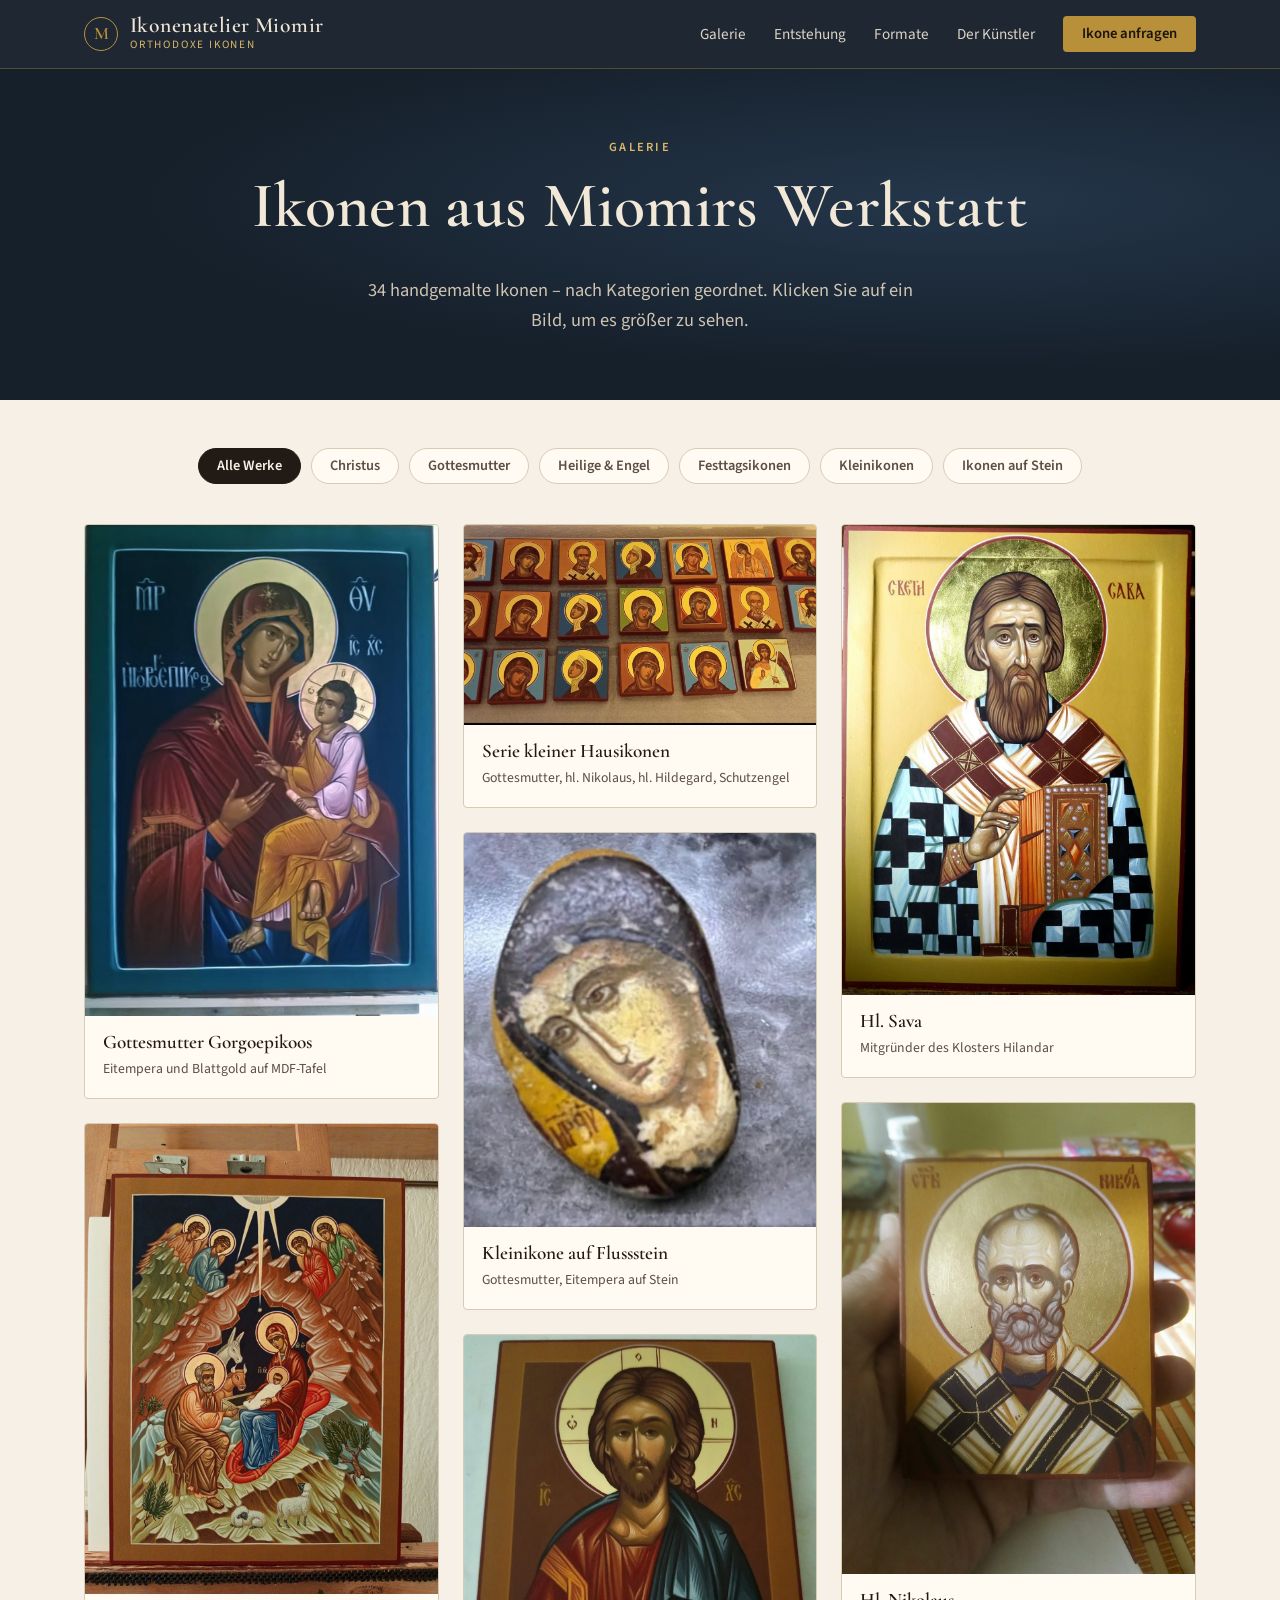
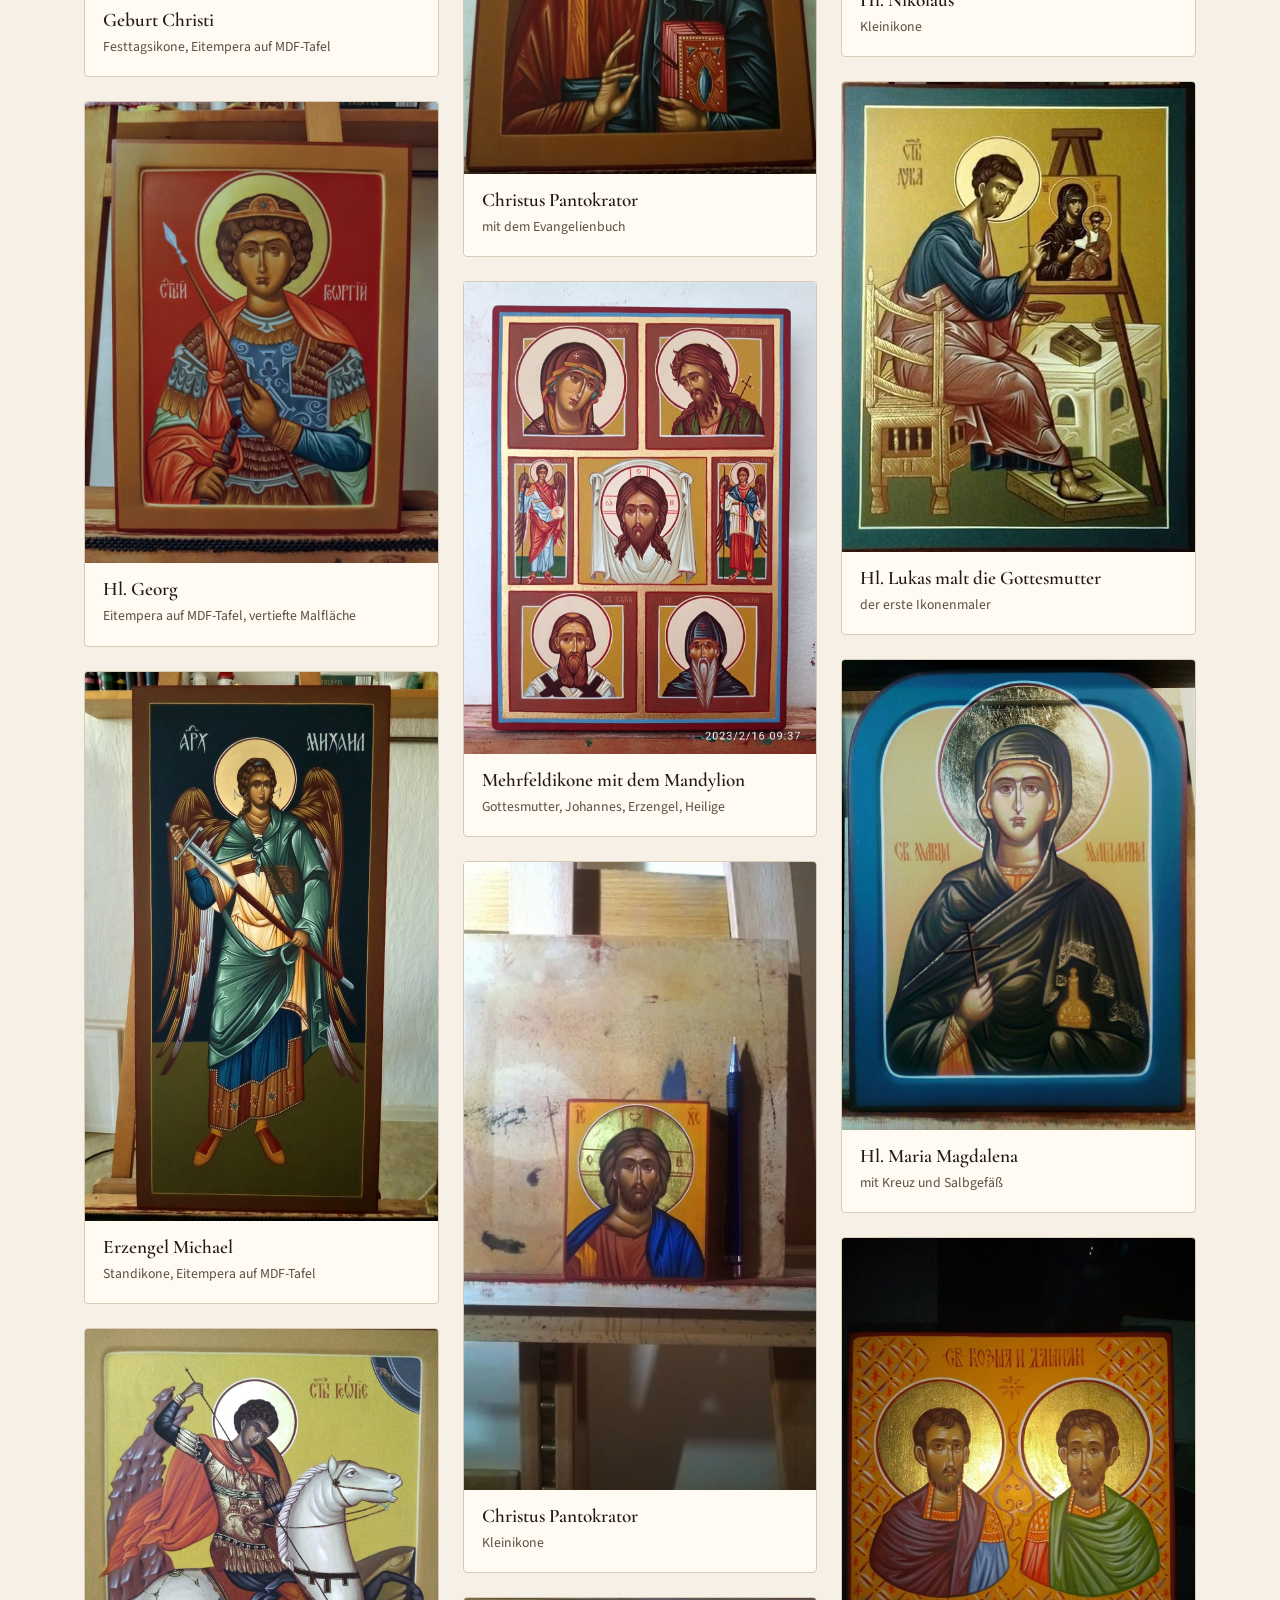
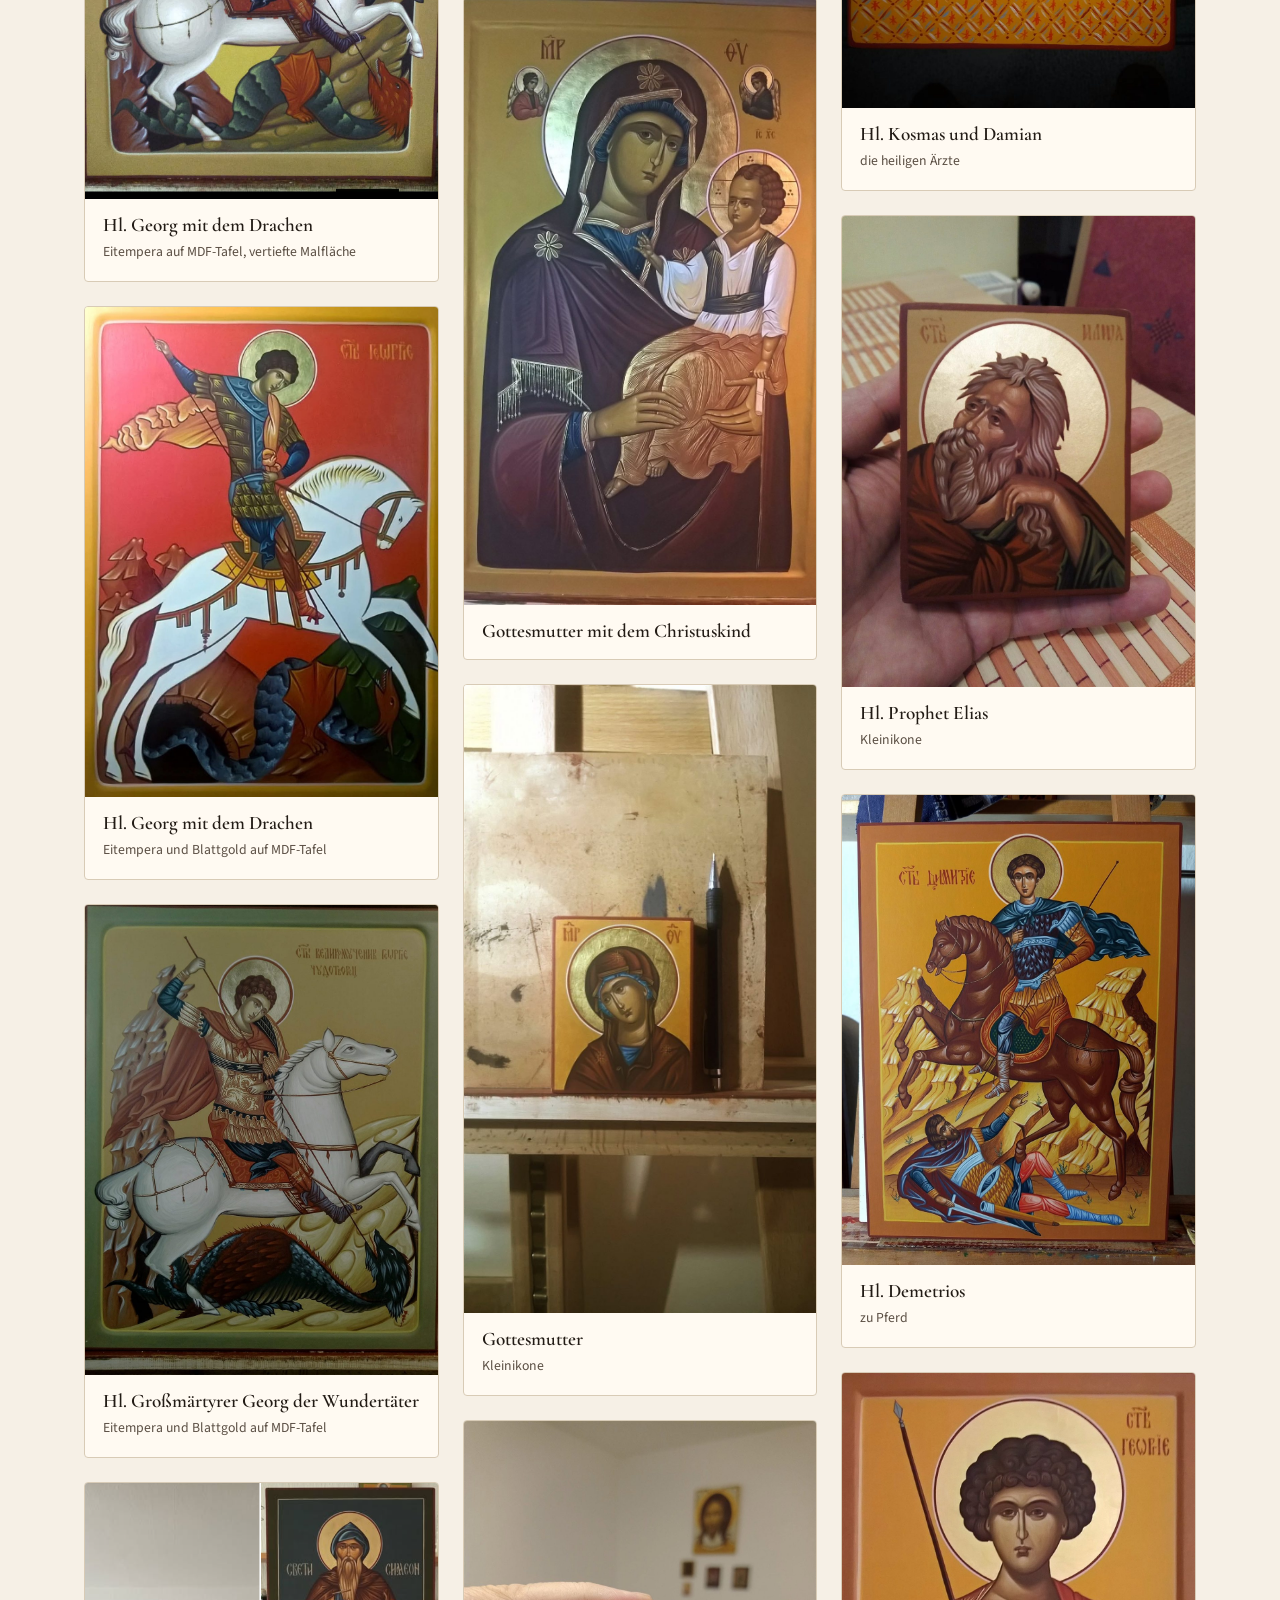
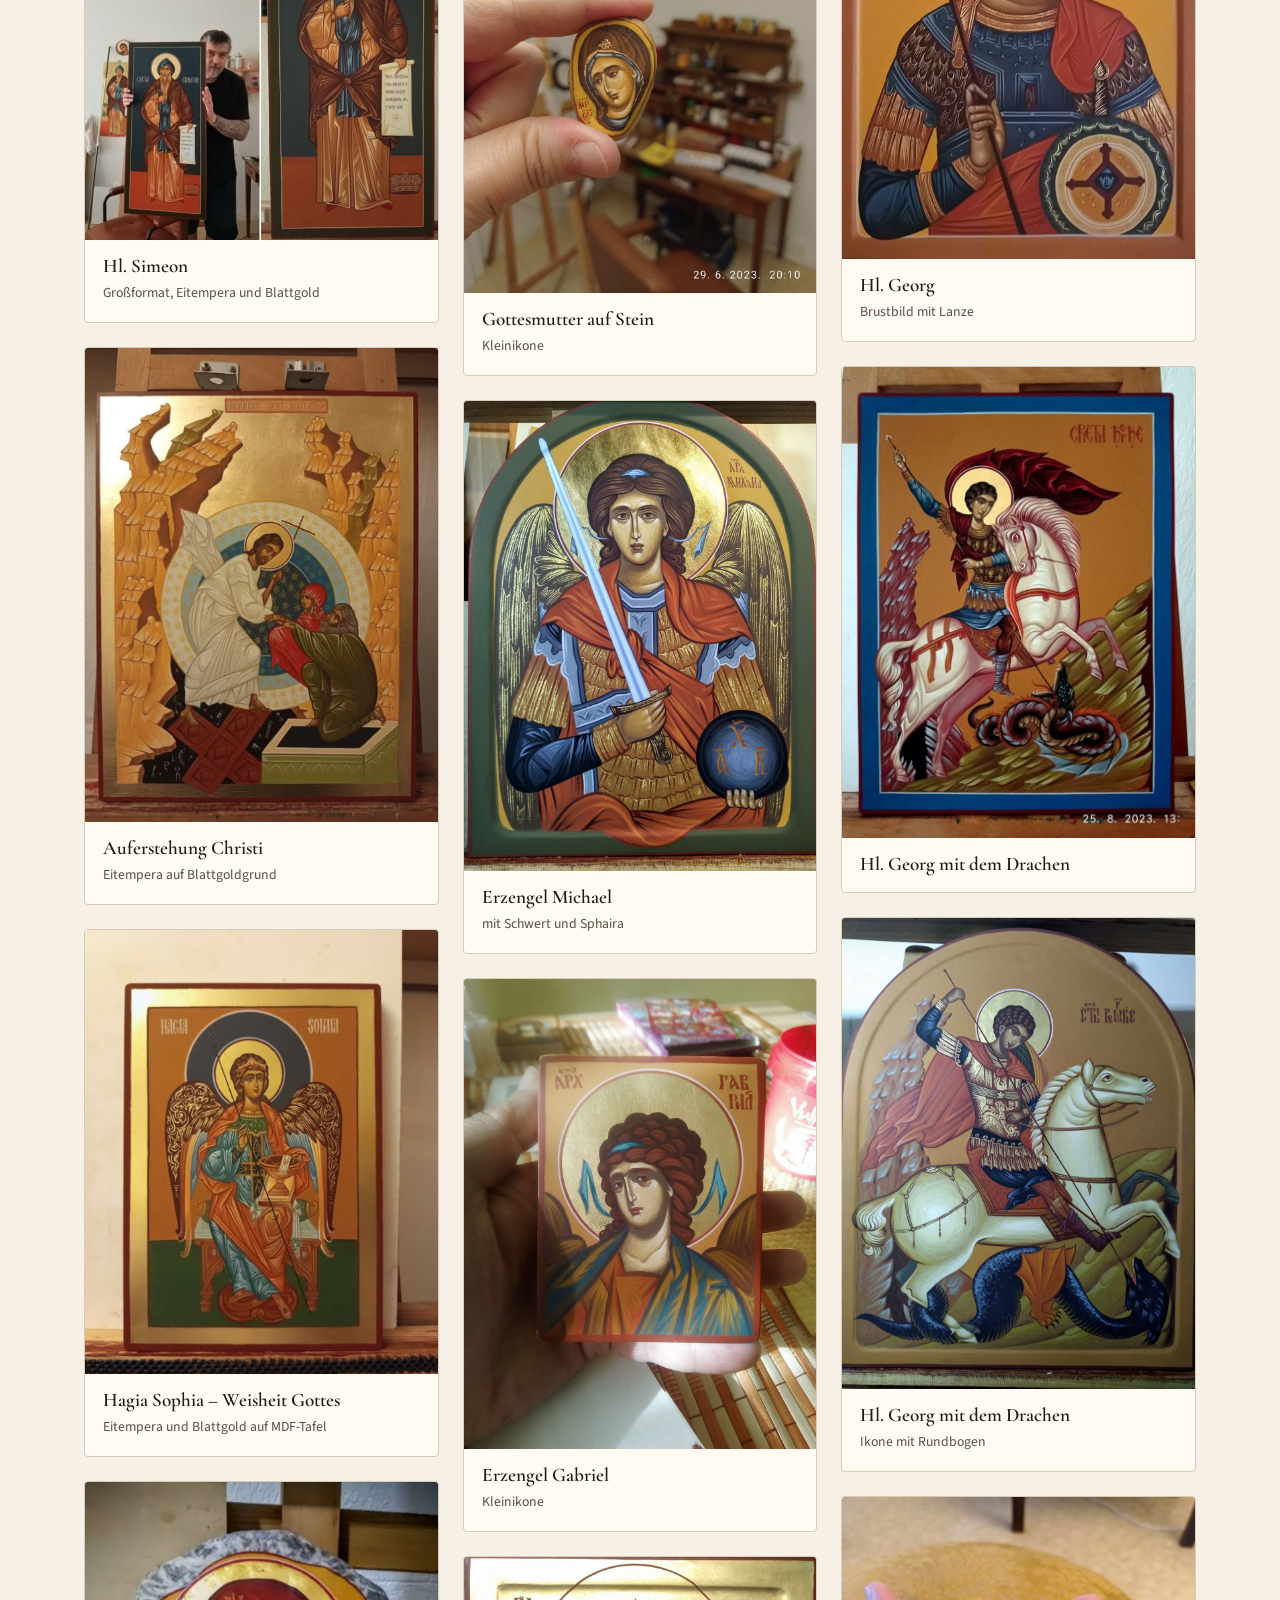
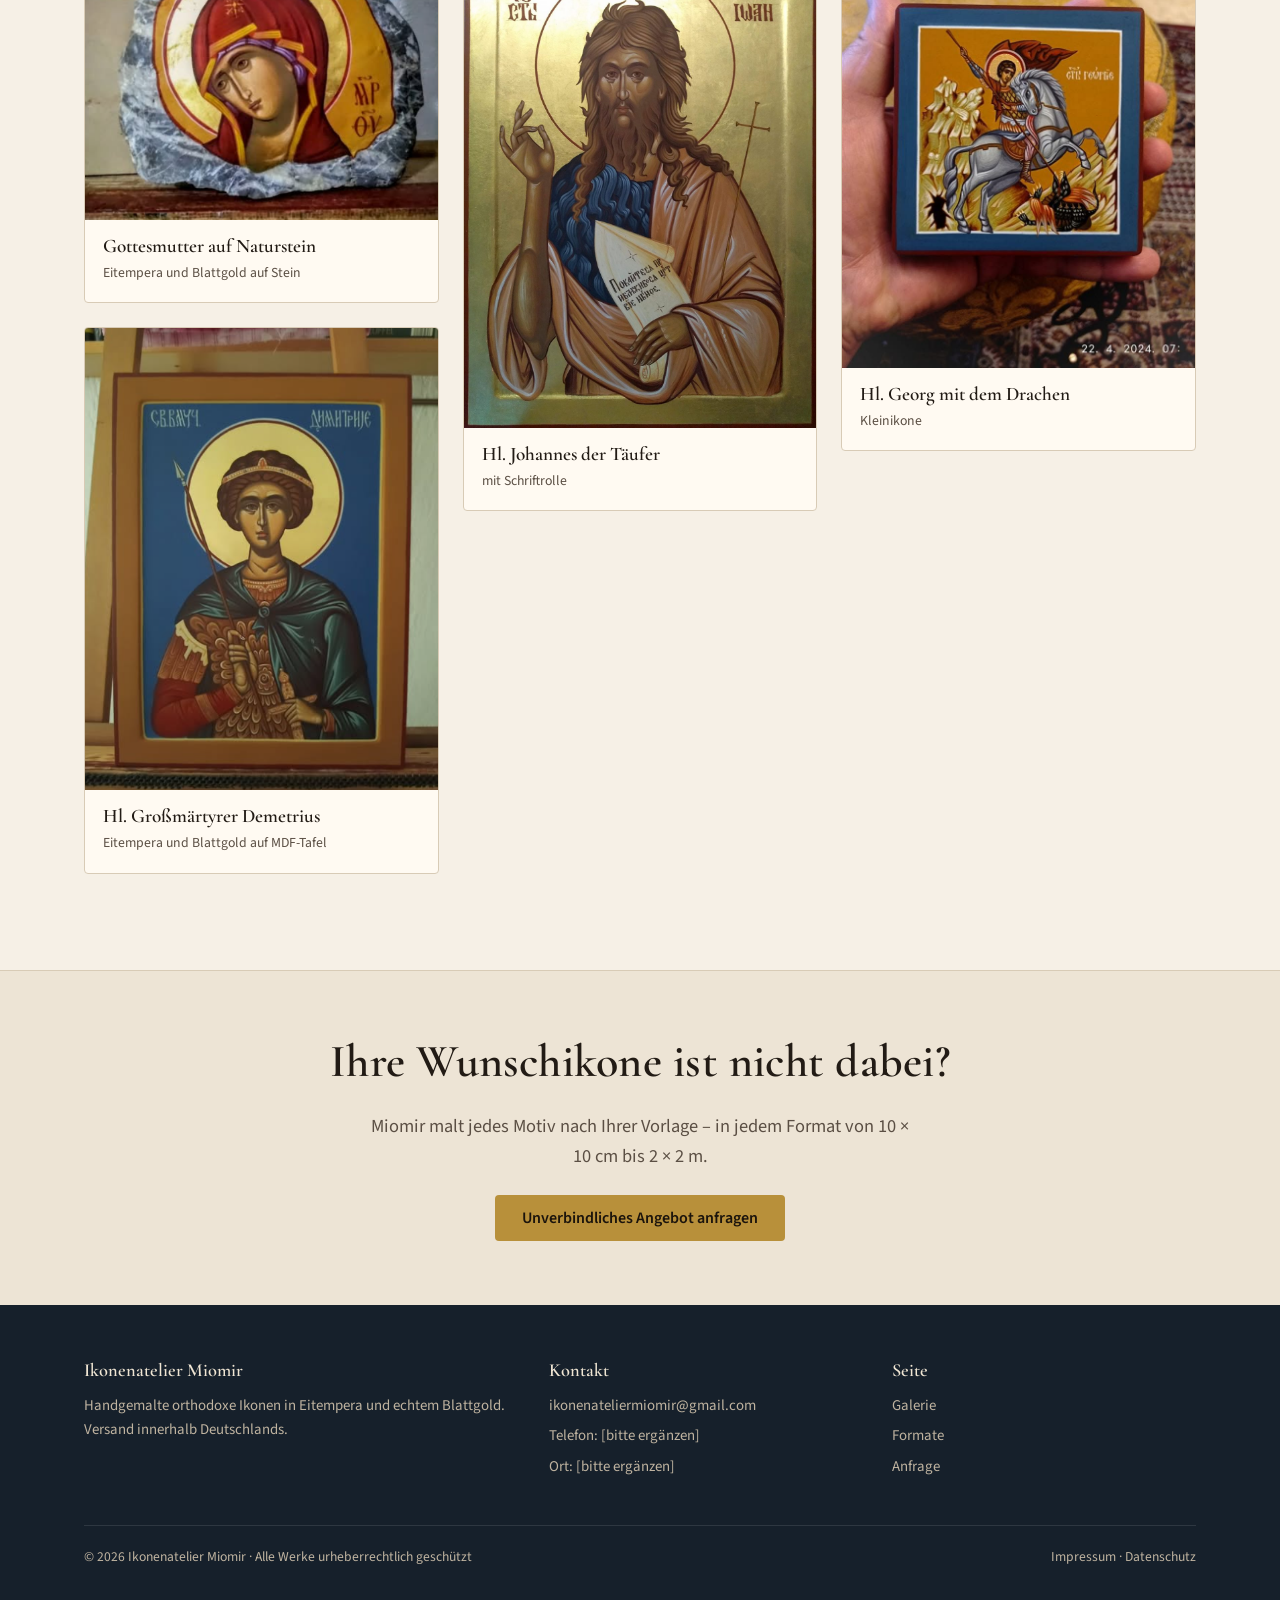
==== commit 3a612b44: "Atelier-E-Mail-Adresse eingetragen Co-Authored-By: Claude Opus 5.5 <noreply@anthropic.com>" ====
--- a/galerie.html
+++ b/galerie.html
@@ -8,7 +8,7 @@
 <link rel="preconnect" href="https://fonts.googleapis.com">
 <link rel="preconnect" href="https://fonts.gstatic.com" crossorigin>
 <link href="https://fonts.googleapis.com/css2?family=Cormorant+Garamond:ital,wght@0,500;0,600;1,500&family=Source+Sans+3:wght@400;600&display=swap" rel="stylesheet">
-<link rel="stylesheet" href="style.css">
+<link rel="stylesheet" href="style.css?v=20261124">
 </head>
 <body>
 
@@ -147,7 +147,7 @@
       <div>
         <h4>Kontakt</h4>
         <ul>
-          <li><a href="mailto:kontakt@beispiel.de">kontakt@beispiel.de</a></li>
+          <li><a href="mailto:ikonenateliermiomir@gmail.com">ikonenateliermiomir@gmail.com</a></li>
           <li>Telefon: [bitte ergänzen]</li>
           <li>Ort: [bitte ergänzen]</li>
         </ul>
--- a/style.css
+++ b/style.css
@@ -106,17 +106,6 @@
 .work figcaption b{display:block;font:600 1.2rem/1.25 var(--serif)}
 .work figcaption span{font-size:.86rem;color:var(--ink-soft)}
 .work.hidden{display:none}
-.more-works{margin-top:56px;border-top:1px solid var(--line);padding-top:40px}
-.more-works.alone{margin-top:0;border-top:0;padding-top:0}
-.more-works h3{font-size:1.7rem;text-align:center;margin-bottom:.2em}
-.more-note{text-align:center;color:var(--ink-soft);margin:0 auto 28px;max-width:60ch}
-.tiles{display:grid;grid-template-columns:repeat(auto-fill,minmax(150px,1fr));gap:16px}
-.work.tile{margin:0}
-.work.tile img{aspect-ratio:1/1;object-fit:cover}
-.work.tile figcaption{padding:10px 12px 12px}
-.work.tile figcaption b{font-size:1.02rem}
-.work.tile figcaption span{display:block;font-size:.8rem;line-height:1.35}
-@media (max-width:520px){.tiles{grid-template-columns:repeat(2,1fr);gap:12px}}
 
 /* Lightbox */
 .lightbox{position:fixed;inset:0;background:rgba(12,14,18,.92);display:none;align-items:center;justify-content:center;z-index:100;padding:24px}
@@ -168,23 +157,35 @@
 
 
 /* Artist */
-.artist-grid{display:grid;grid-template-columns:.85fr 1.15fr;gap:64px;align-items:center}
-.artist-photo{position:relative}
-.artist-photo img{border-radius:2px;filter:saturate(.92)}
-.artist-photo::before{content:"";position:absolute;inset:-14px 14px 14px -14px;border:1px solid var(--gold);z-index:-1}
-.artist-photo{isolation:isolate}
-.artist-photo img{width:100%;height:auto;aspect-ratio:1/1;object-fit:cover;object-position:center 70%}
-.artist-grid{align-items:start}
-.artist-more{display:grid;grid-template-columns:1fr 1fr;gap:16px;margin-top:28px}
-.artist-more figure{margin:0}
-.artist-more img{width:100%;aspect-ratio:1/1;object-fit:cover;border-radius:2px}
-.artist-more figcaption{font-size:.85rem;color:var(--ink-soft);margin-top:6px;line-height:1.4}
+/* Über den Künstler: Einleitung und breite Slideshow */
+.artist-intro{display:grid;grid-template-columns:1fr 1.25fr;gap:64px;align-items:start}
+.artist-intro h2{margin-bottom:0}
+.artist-show{position:relative;display:grid;margin-top:56px;background:var(--night);border-radius:var(--radius);overflow:hidden;box-shadow:0 18px 40px rgba(22,32,43,.18)}
+.artist-show .slide{grid-area:1/1;margin:0;display:grid;grid-template-columns:2fr 3fr;opacity:0;visibility:hidden;transition:opacity .9s ease,visibility 0s .9s}
+.artist-show .slide.is-active{opacity:1;visibility:visible;transition:opacity .9s ease}
+.artist-show .slide img{width:100%;height:100%;aspect-ratio:4/5;object-fit:cover;filter:saturate(.92)}
+.artist-show figcaption{display:flex;flex-direction:column;justify-content:center;padding:56px 64px 96px;color:#d9cfbd;font-size:1.15rem;line-height:1.6;border-left:2px solid var(--gold);background:radial-gradient(ellipse at 80% 30%,#24364a 0%,var(--night) 70%)}
+.artist-show figcaption b{display:block;font:600 clamp(2rem,3.4vw,2.8rem)/1.15 var(--serif);color:var(--gold-light);margin-bottom:.4em}
+.sl-num{font-size:.78rem;font-weight:600;letter-spacing:.2em;color:var(--gold);margin-bottom:18px}
+.sl-dots{position:absolute;left:calc(40% + 54px);bottom:28px;display:flex;gap:2px}
+.sl-dots button{width:30px;height:44px;border:0;background:none;cursor:pointer;position:relative}
+.sl-dots button::after{content:"";position:absolute;left:50%;top:50%;width:10px;height:10px;margin:-5px 0 0 -5px;border-radius:50%;border:1px solid var(--gold-light);transition:background .2s,transform .2s}
+.sl-dots button[aria-current="true"]::after{background:var(--gold-light);transform:scale(1.15)}
+.sl-dots button:focus-visible{outline:2px solid var(--gold-light);outline-offset:-6px;border-radius:50%}
+@media (max-width:900px){.artist-intro{grid-template-columns:1fr;gap:20px}.artist-show figcaption{padding:40px 36px 88px}.sl-dots{left:calc(40% + 26px)}}
+@media (max-width:700px){
+  .artist-show{margin-top:40px}
+  .artist-show .slide{grid-template-columns:1fr;grid-template-rows:auto 1fr}
+  .artist-show .slide img{height:auto}
+  .artist-show figcaption{border-left:0;border-top:2px solid var(--gold);padding:24px 20px 72px;font-size:1rem;justify-content:flex-start}
+  .sl-num{margin-bottom:10px}
+  .sl-dots{left:10px;bottom:14px}
+}
 .signature{font:italic 500 1.8rem/1 var(--serif);color:var(--cinnabar);margin-top:8px}
 .hilandar{display:grid;grid-template-columns:auto 1fr;gap:28px;align-items:center;margin-top:56px;padding:28px;background:#fffaf2;border:1px solid var(--line);border-radius:var(--radius)}
 .hilandar img{width:220px;border-radius:2px}
 .hilandar h3{margin-bottom:.3em}
 .hilandar p{margin:0;color:var(--ink-soft)}
-@media (max-width:900px){.artist-grid{grid-template-columns:1fr;gap:48px}.artist-photo{max-width:460px}}
 @media (max-width:640px){.hilandar{grid-template-columns:1fr}.hilandar img{width:100%}}
 
 /* Process + form */
@@ -215,15 +216,6 @@
 .types label:has(input:checked){border-color:var(--gold);background:#fbf3e2;box-shadow:0 0 0 1px var(--gold)}
 .types input{accent-color:var(--cinnabar)}
 @media (max-width:560px){.types{grid-template-columns:1fr}}
-.dropzone{border:1.5px dashed #c3b296;border-radius:var(--radius);background:#fff;padding:28px;text-align:center;cursor:pointer;transition:background .2s,border-color .2s}
-.dropzone.drag{background:#fbf3e2;border-color:var(--gold)}
-.dropzone strong{color:var(--cinnabar)}
-.dropzone input{position:absolute;width:1px;height:1px;opacity:0}
-.previews{display:flex;flex-wrap:wrap;gap:12px;margin-top:4px}
-.previews figure{margin:0;position:relative;width:96px}
-.previews img{width:96px;height:96px;object-fit:cover;border-radius:var(--radius);border:1px solid var(--line)}
-.previews figcaption{font-size:.72rem;color:var(--ink-soft);white-space:nowrap;overflow:hidden;text-overflow:ellipsis}
-.previews button{position:absolute;top:-8px;right:-8px;width:26px;height:26px;border-radius:50%;border:0;background:var(--ink);color:#fff;cursor:pointer;font-size:.9rem;line-height:1}
 .consent{display:flex;gap:10px;align-items:flex-start;font-size:.92rem;color:var(--ink-soft)}
 .consent input{margin-top:5px;accent-color:var(--cinnabar)}
 .form-actions{grid-column:1/-1;display:flex;flex-wrap:wrap;gap:16px;align-items:center;justify-content:space-between}
